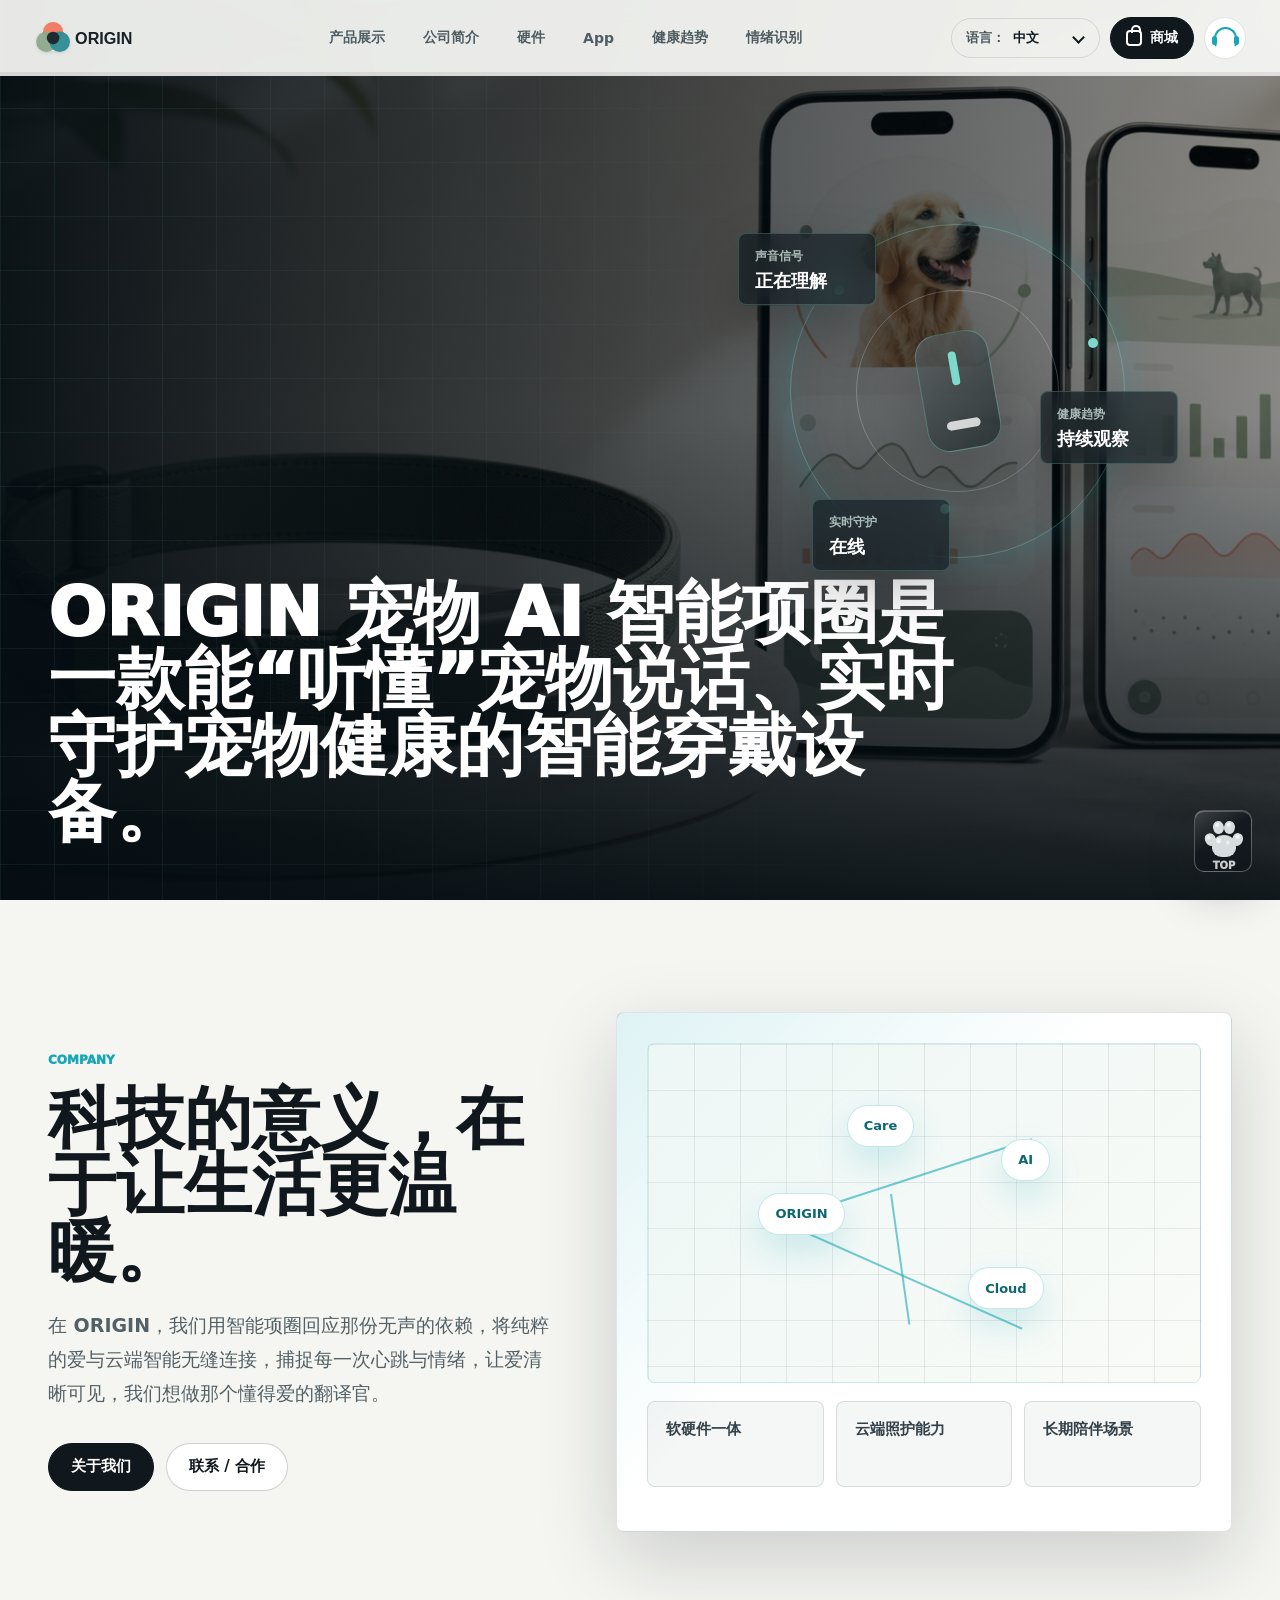
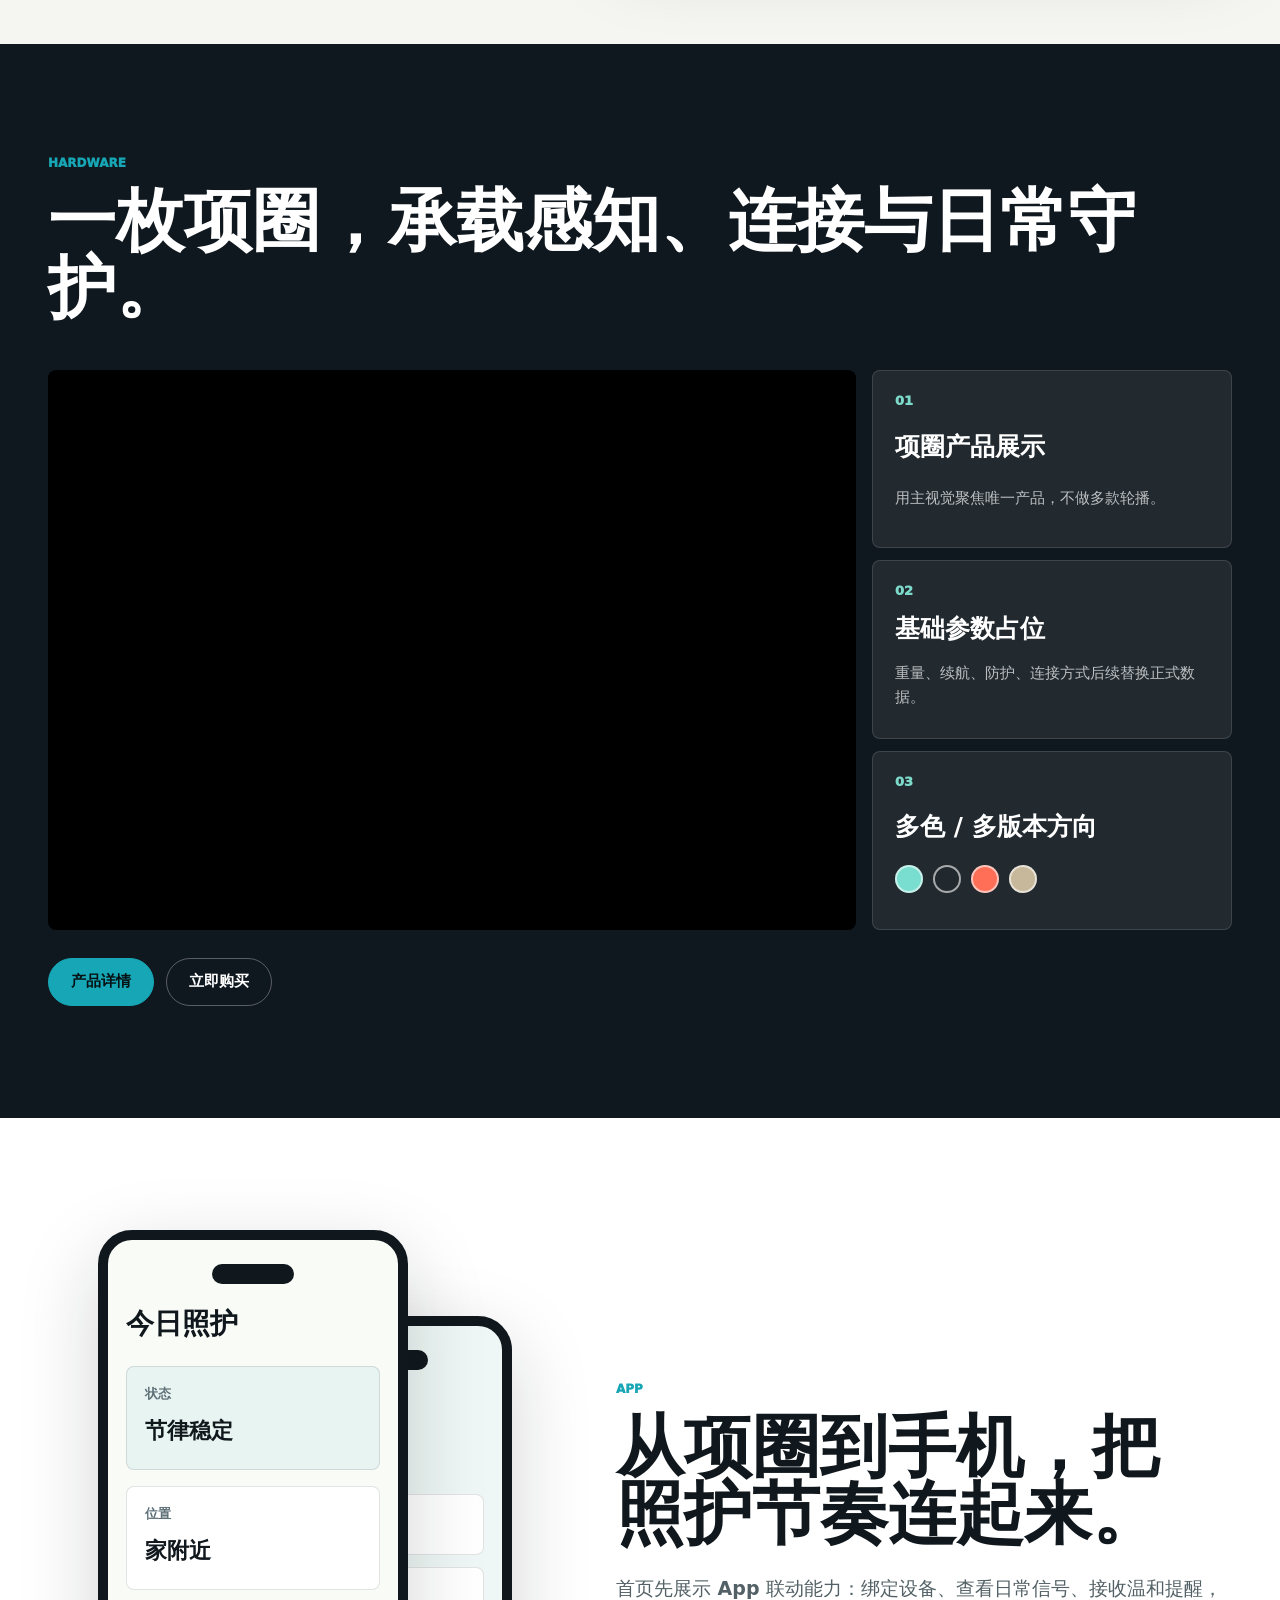
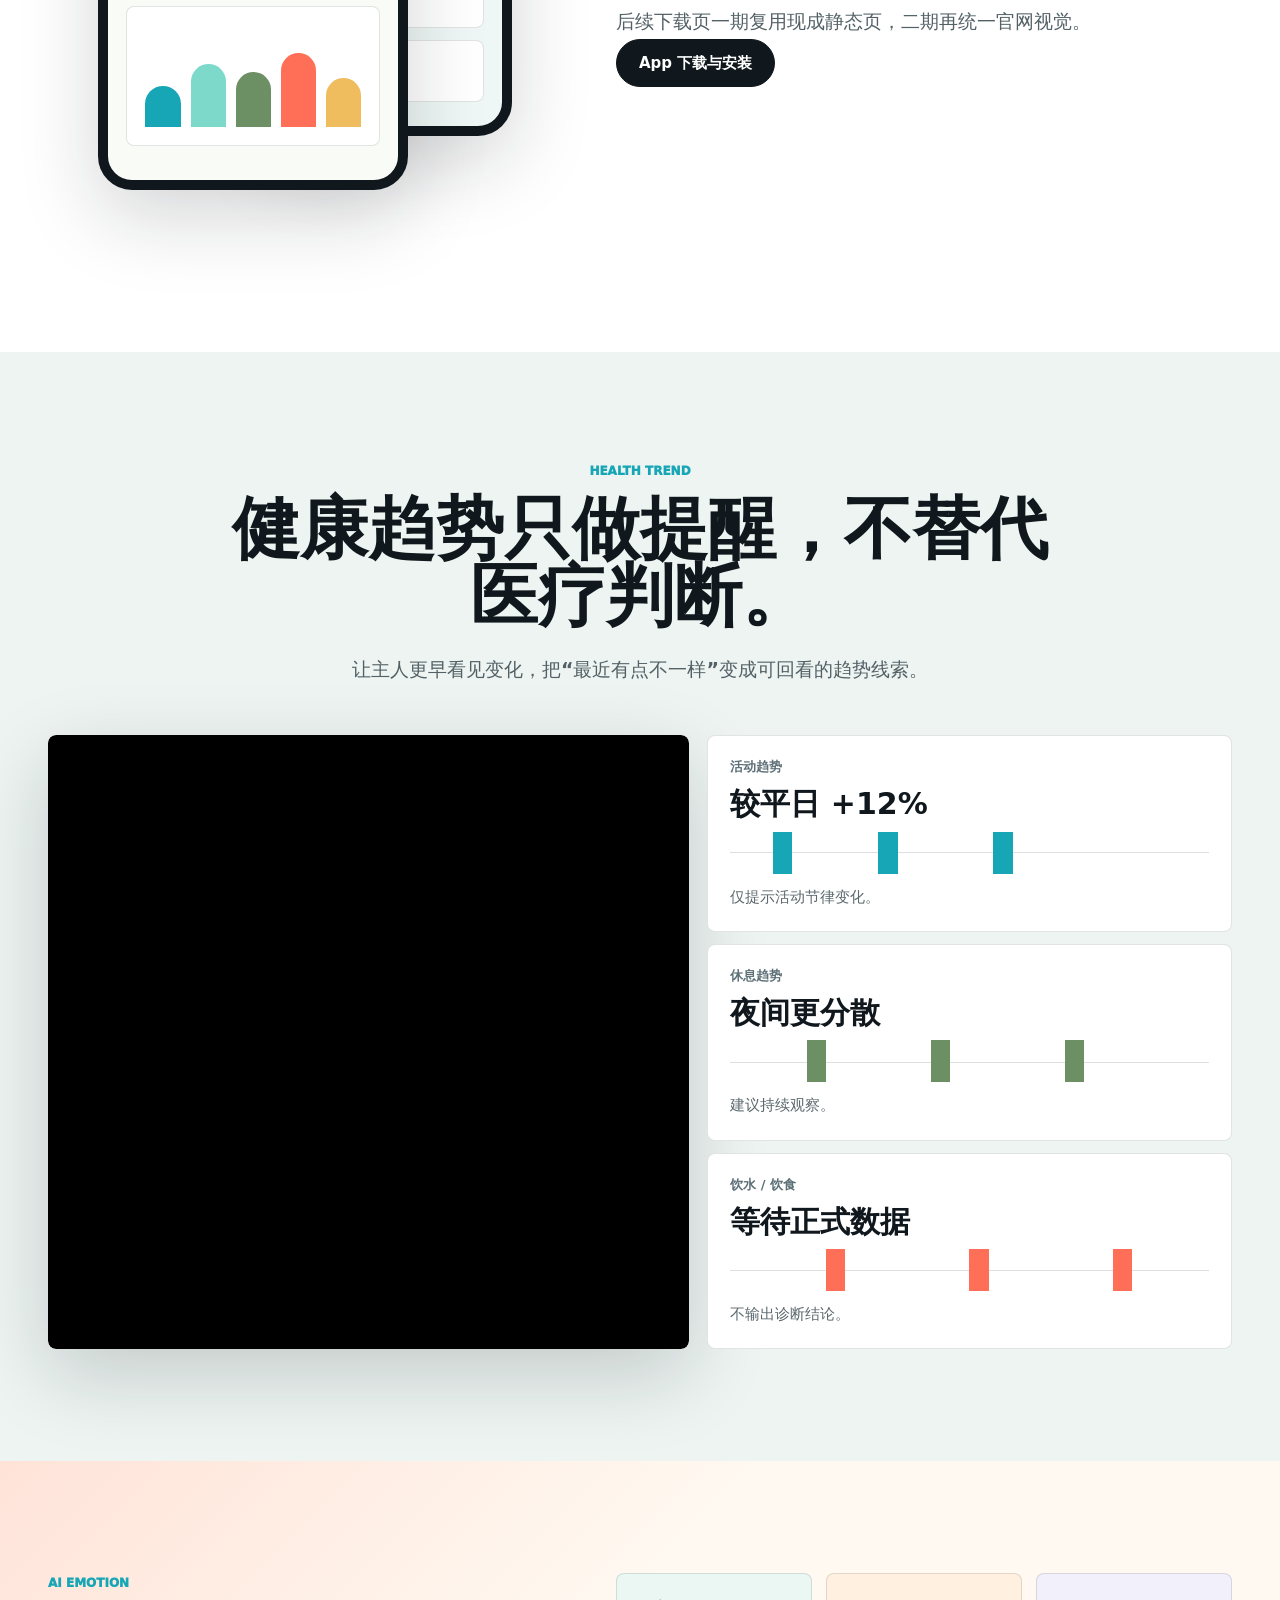
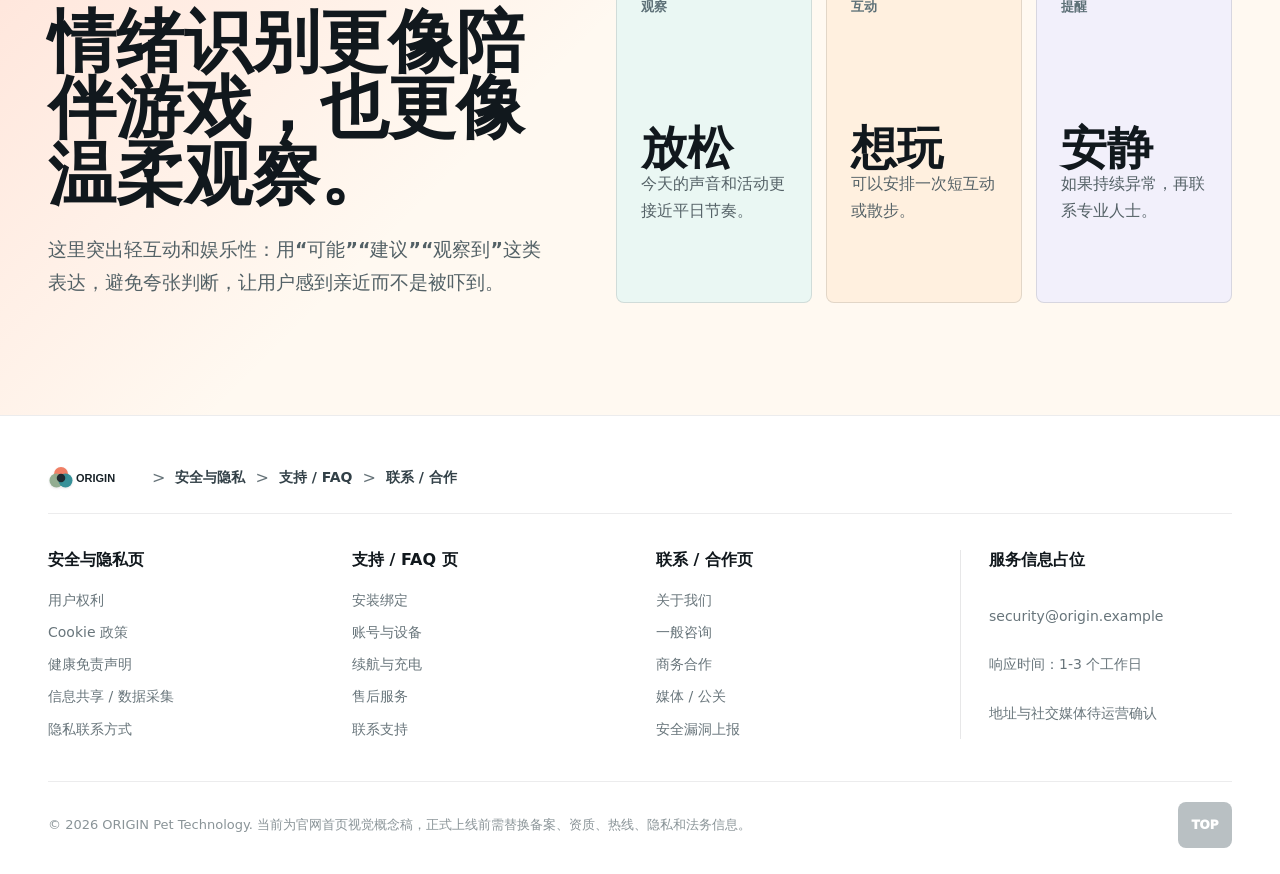
==== index.html @ 93fab898 "Publish ORIGIN official site preview" ====
<!doctype html>
<html lang="zh-CN">
  <head>
    <meta charset="utf-8" />
    <meta name="viewport" content="width=device-width, initial-scale=1" />
    <title>ORIGIN 宠物 AI 智能项圈官网概念稿</title>
    <link rel="stylesheet" href="./origin-ai-care.css" />
  </head>
  <body>
    <header class="site-header" aria-label="官网主导航">
      <a class="brand" href="./variant-origin-ai-care.html" aria-label="ORIGIN 首页">
        <img
          src="./assets/origin-brand-adaptive.svg"
          alt="ORIGIN"
        />
      </a>

      <nav class="main-nav" aria-label="首页内容导航">
        <a href="#hero">产品展示</a>
        <a href="#company">公司简介</a>
        <a href="#hardware">硬件</a>
        <a href="#app">App</a>
        <a href="#health">健康趋势</a>
        <a href="#emotion">情绪识别</a>
      </nav>

      <div class="header-actions">
        <label class="language-select">
          <span>语言：</span>
          <select id="languagePicker" aria-label="语言切换">
            <option selected>中文</option>
            <option>English</option>
            <option>繁體</option>
          </select>
        </label>
        <a class="shop-link" href="./shop.html">
          <span class="bag-icon" aria-hidden="true"></span>
          商城
        </a>
        <a class="support-link" href="./support.html" aria-label="客服">
          <span class="headset-icon" aria-hidden="true"></span>
        </a>
      </div>

      <div class="scroll-progress" aria-hidden="true">
        <span id="scrollProgress"></span>
      </div>
    </header>

    <main>
      <section class="hero-section" id="hero">
        <img
          class="hero-media"
          src="./assets/origin-collar-app-concept.png"
          alt="ORIGIN 宠物 AI 智能项圈与 App 概念展示"
        />
        <div class="hero-shade"></div>
        <div class="tech-grid" aria-hidden="true"></div>

        <div class="hero-content">
          <h1 class="hero-statement-only">
            ORIGIN 宠物 AI 智能项圈是一款能“听懂”宠物说话、实时守护宠物健康的智能穿戴设备。
          </h1>
        </div>

        <div class="hero-care-elements" aria-label="首屏 AI 照护元素">
          <div class="orbit-device">
            <span class="orbit-ring ring-one"></span>
            <span class="orbit-ring ring-two"></span>
            <span class="device-core"></span>
            <span class="signal-dot dot-a"></span>
            <span class="signal-dot dot-b"></span>
            <span class="signal-dot dot-c"></span>
          </div>
          <div class="care-chip chip-voice">
            <span>声音信号</span>
            <strong>正在理解</strong>
          </div>
          <div class="care-chip chip-health">
            <span>健康趋势</span>
            <strong>持续观察</strong>
          </div>
          <div class="care-chip chip-guard">
            <span>实时守护</span>
            <strong>在线</strong>
          </div>
        </div>
      </section>

      <section class="company-section page-band" id="company">
        <div class="section-copy">
          <p class="eyebrow">Company</p>
          <h2>科技的意义，在于让生活更温暖。</h2>
          <p>
            在 ORIGIN，我们用智能项圈回应那份无声的依赖，将纯粹的爱与云端智能无缝连接，捕捉每一次心跳与情绪，让爱清晰可见，我们想做那个懂得爱的翻译官。
          </p>
          <div class="button-row">
            <a class="primary-button light" href="./about.html">关于我们</a>
            <a class="line-button" href="./contact.html">联系 / 合作</a>
          </div>
        </div>

        <div class="company-visual" aria-label="公司能力与可信信息示意">
          <div class="company-map">
            <span class="map-line line-a"></span>
            <span class="map-line line-b"></span>
            <span class="map-line line-c"></span>
            <span class="map-pin pin-core">ORIGIN</span>
            <span class="map-pin pin-ai">AI</span>
            <span class="map-pin pin-cloud">Cloud</span>
            <span class="map-pin pin-care">Care</span>
          </div>
          <div class="company-notes">
            <span>软硬件一体</span>
            <span>云端照护能力</span>
            <span>长期陪伴场景</span>
          </div>
        </div>
      </section>

      <section class="hardware-section page-band" id="hardware">
        <div class="section-head">
          <p class="eyebrow">Hardware</p>
          <h2>一枚项圈，承载感知、连接与日常守护。</h2>
        </div>

        <div class="hardware-stage">
          <video
            src="./assets/origin-hardware-reference.mp4"
            autoplay
            muted
            loop
            playsinline
            aria-label="硬件产品动态展示参考"
          ></video>
          <div class="hardware-overlay">
            <article>
              <span>01</span>
              <strong>项圈产品展示</strong>
              <p>用主视觉聚焦唯一产品，不做多款轮播。</p>
            </article>
            <article>
              <span>02</span>
              <strong>基础参数占位</strong>
              <p>重量、续航、防护、连接方式后续替换正式数据。</p>
            </article>
            <article>
              <span>03</span>
              <strong>多色 / 多版本方向</strong>
              <div class="swatches" aria-label="颜色方向">
                <i class="swatch mint"></i>
                <i class="swatch graphite"></i>
                <i class="swatch coral"></i>
                <i class="swatch sand"></i>
              </div>
            </article>
          </div>
        </div>

        <div class="section-actions">
          <a class="primary-button" href="./product.html">产品详情</a>
          <a class="line-button dark" href="./shop.html">立即购买</a>
        </div>
      </section>

      <section class="app-section page-band" id="app">
        <div class="app-shell" aria-label="App 界面和使用场景示意">
          <div class="phone phone-main">
            <span class="phone-top"></span>
            <strong>今日照护</strong>
            <div class="app-card calm">
              <span>状态</span>
              <b>节律稳定</b>
            </div>
            <div class="app-card">
              <span>位置</span>
              <b>家附近</b>
            </div>
            <div class="app-chart" aria-hidden="true">
              <i></i><i></i><i></i><i></i><i></i>
            </div>
          </div>
          <div class="phone phone-side">
            <span class="phone-top"></span>
            <strong>陪伴记录</strong>
            <div class="scenario-list">
              <span>散步</span>
              <span>休息</span>
              <span>互动</span>
            </div>
          </div>
        </div>

        <div class="section-copy app-copy">
          <p class="eyebrow">App</p>
          <h2>从项圈到手机，把照护节奏连起来。</h2>
          <p>
            首页先展示 App 联动能力：绑定设备、查看日常信号、接收温和提醒，后续下载页一期复用现成静态页，二期再统一官网视觉。
          </p>
          <a class="primary-button light" href="./download.html">App 下载与安装</a>
        </div>
      </section>

      <section class="health-section page-band" id="health">
        <div class="section-head centered">
          <p class="eyebrow">Health Trend</p>
          <h2>健康趋势只做提醒，不替代医疗判断。</h2>
          <p>让主人更早看见变化，把“最近有点不一样”变成可回看的趋势线索。</p>
        </div>

        <div class="health-layout">
          <div class="trend-video">
            <video
              src="./assets/origin-health-trend-reference.mp4"
              autoplay
              muted
              loop
              playsinline
              aria-label="健康趋势动态参考"
            ></video>
          </div>

          <div class="trend-cards" aria-label="健康趋势数据卡">
            <article>
              <span>活动趋势</span>
              <strong>较平日 +12%</strong>
              <div class="mini-line up" aria-hidden="true"></div>
              <p>仅提示活动节律变化。</p>
            </article>
            <article>
              <span>休息趋势</span>
              <strong>夜间更分散</strong>
              <div class="mini-line wave" aria-hidden="true"></div>
              <p>建议持续观察。</p>
            </article>
            <article>
              <span>饮水 / 饮食</span>
              <strong>等待正式数据</strong>
              <div class="mini-line flat" aria-hidden="true"></div>
              <p>不输出诊断结论。</p>
            </article>
          </div>
        </div>
      </section>

      <section class="emotion-section page-band" id="emotion">
        <div class="section-copy">
          <p class="eyebrow">AI Emotion</p>
          <h2>情绪识别更像陪伴游戏，也更像温柔观察。</h2>
          <p>
            这里突出轻互动和娱乐性：用“可能”“建议”“观察到”这类表达，避免夸张判断，让用户感到亲近而不是被吓到。
          </p>
        </div>

        <div class="emotion-board" aria-label="AI 情绪识别展示">
          <article class="emotion-card relaxed">
            <span>观察</span>
            <strong>放松</strong>
            <p>今天的声音和活动更接近平日节奏。</p>
          </article>
          <article class="emotion-card playful">
            <span>互动</span>
            <strong>想玩</strong>
            <p>可以安排一次短互动或散步。</p>
          </article>
          <article class="emotion-card quiet">
            <span>提醒</span>
            <strong>安静</strong>
            <p>如果持续异常，再联系专业人士。</p>
          </article>
        </div>
      </section>

      <section class="service-section" id="service">
        <div class="breadcrumb-row" aria-label="面包屑导航">
          <img src="./assets/origin-brand-adaptive.svg" alt="ORIGIN" />
          <span>></span>
          <a href="./privacy-safety.html">安全与隐私</a>
          <span>></span>
          <a href="./support.html">支持 / FAQ</a>
          <span>></span>
          <a href="./contact.html">联系 / 合作</a>
        </div>

        <div class="service-grid">
          <article>
            <h3>安全与隐私页</h3>
            <a href="./privacy-safety.html#rights">用户权利</a>
            <a href="./privacy-safety.html#cookies">Cookie 政策</a>
            <a href="./privacy-safety.html#health">健康免责声明</a>
            <a href="./privacy-safety.html#data">信息共享 / 数据采集</a>
            <a href="./privacy-safety.html#contact">隐私联系方式</a>
          </article>
          <article>
            <h3>支持 / FAQ 页</h3>
            <a href="./support.html#install">安装绑定</a>
            <a href="./support.html#account">账号与设备</a>
            <a href="./support.html#battery">续航与充电</a>
            <a href="./support.html#after-sale">售后服务</a>
            <a href="./support.html#contact">联系支持</a>
          </article>
          <article>
            <h3>联系 / 合作页</h3>
            <a href="./contact.html#about">关于我们</a>
            <a href="./contact.html#general">一般咨询</a>
            <a href="./contact.html#business">商务合作</a>
            <a href="./contact.html#media">媒体 / 公关</a>
            <a href="./contact.html#security">安全漏洞上报</a>
          </article>
          <article class="contact-card">
            <h3>服务信息占位</h3>
            <p>security@origin.example</p>
            <p>响应时间：1-3 个工作日</p>
            <p>地址与社交媒体待运营确认</p>
          </article>
        </div>

        <footer class="site-footer">
          <p>© 2026 ORIGIN Pet Technology. 当前为官网首页视觉概念稿，正式上线前需替换备案、资质、热线、隐私和法务信息。</p>
          <a href="#hero">TOP</a>
        </footer>
      </section>
    </main>

    <a class="paw-top" href="#hero" aria-label="回到顶部" title="回到顶部">
      <span class="paw-print" aria-hidden="true">
        <i></i>
        <i></i>
        <i></i>
        <i></i>
      </span>
      <b>TOP</b>
    </a>

    <script>
      const progress = document.getElementById("scrollProgress");
      const pawTop = document.querySelector(".paw-top");

      const updateProgress = () => {
        const max = document.documentElement.scrollHeight - window.innerHeight;
        const ratio = max > 0 ? window.scrollY / max : 0;
        progress.style.transform = `scaleX(${Math.min(1, Math.max(0, ratio))})`;
      };

      window.addEventListener("scroll", updateProgress, { passive: true });
      window.addEventListener("resize", updateProgress);
      updateProgress();

      pawTop.addEventListener("click", (event) => {
        event.preventDefault();
        window.scrollTo({ top: 0, behavior: "auto" });
      });
    </script>
  </body>
</html>
---- origin-ai-care.css ----
:root {
  --ink: #11181d;
  --ink-2: #24323a;
  --paper: #f6f7f4;
  --white: #ffffff;
  --mist: #e8f4f2;
  --aqua: #17a6b5;
  --mint: #7ddacb;
  --leaf: #6d8f64;
  --coral: #ff6f57;
  --amber: #efbd5d;
  --line: rgba(17, 24, 29, 0.12);
  --line-strong: rgba(17, 24, 29, 0.2);
  --shadow: 0 26px 80px rgba(14, 24, 29, 0.18);
  --max: 1240px;
  color: var(--ink);
  font-family:
    Inter, "PingFang SC", "Microsoft YaHei", "Noto Sans CJK SC", system-ui,
    -apple-system, BlinkMacSystemFont, "Segoe UI", sans-serif;
}

* {
  box-sizing: border-box;
}

html {
  scroll-behavior: smooth;
}

body {
  background: var(--paper);
  letter-spacing: 0;
  margin: 0;
}

img,
video {
  display: block;
  max-width: 100%;
}

a {
  color: inherit;
  text-decoration: none;
}

button,
select {
  font: inherit;
}

h1,
h2,
h3,
p {
  margin: 0;
}

p,
span,
strong,
a,
b,
label {
  overflow-wrap: anywhere;
}

.site-header {
  align-items: center;
  backdrop-filter: blur(18px);
  background: rgba(250, 251, 248, 0.92);
  border-bottom: 1px solid rgba(17, 24, 29, 0.08);
  display: grid;
  gap: 18px;
  grid-template-columns: auto minmax(420px, 1fr) auto;
  left: 0;
  min-height: 76px;
  padding: 12px 34px;
  position: fixed;
  right: 0;
  top: 0;
  z-index: 100;
}

.brand {
  align-items: center;
  display: flex;
  gap: 12px;
  min-width: 146px;
}

.brand img {
  height: 38px;
  object-fit: contain;
  width: 138px;
}

.main-nav {
  align-items: center;
  display: flex;
  gap: 10px;
  justify-content: center;
}

.main-nav a {
  align-items: center;
  border: 1px solid transparent;
  border-radius: 999px;
  color: #4e5c62;
  display: inline-flex;
  font-size: 14px;
  font-weight: 750;
  justify-content: center;
  min-height: 38px;
  padding: 9px 13px;
}

.main-nav a:hover {
  background: #edf4f3;
  border-color: rgba(23, 166, 181, 0.22);
  color: #0d6670;
}

.header-actions {
  align-items: center;
  display: flex;
  gap: 10px;
  justify-content: end;
}

.language-select {
  align-items: center;
  border: 1px solid var(--line);
  border-radius: 999px;
  display: flex;
  gap: 8px;
  min-height: 40px;
  padding: 0 32px 0 14px;
  position: relative;
}

.language-select::after {
  border-bottom: 2px solid var(--ink);
  border-right: 2px solid var(--ink);
  content: "";
  height: 7px;
  pointer-events: none;
  position: absolute;
  right: 16px;
  top: 14px;
  transform: rotate(45deg);
  width: 7px;
}

.language-select span {
  color: #48555c;
  font-size: 13px;
  font-weight: 760;
}

.language-select select {
  appearance: none;
  background: transparent;
  border: 0;
  color: var(--ink);
  cursor: pointer;
  font-size: 13px;
  font-weight: 760;
  outline: none;
}

.shop-link,
.support-link {
  align-items: center;
  background: var(--ink);
  border: 1px solid var(--ink);
  border-radius: 999px;
  color: #fff;
  display: inline-flex;
  font-size: 14px;
  font-weight: 850;
  gap: 8px;
  justify-content: center;
  min-height: 42px;
  padding: 10px 15px;
}

.support-link {
  background: #ffffff;
  border-color: var(--line);
  color: var(--ink);
  padding: 0;
  width: 42px;
}

.bag-icon,
.headset-icon {
  display: inline-block;
  position: relative;
}

.bag-icon {
  border: 2px solid currentColor;
  border-radius: 4px;
  height: 16px;
  width: 16px;
}

.bag-icon::before {
  border: 2px solid currentColor;
  border-bottom: 0;
  border-radius: 8px 8px 0 0;
  content: "";
  height: 6px;
  left: 3px;
  position: absolute;
  top: -7px;
  width: 6px;
}

.headset-icon {
  border: 2px solid var(--aqua);
  border-bottom-color: transparent;
  border-radius: 18px 18px 8px 8px;
  height: 21px;
  width: 23px;
}

.headset-icon::before,
.headset-icon::after {
  background: var(--aqua);
  border-radius: 4px;
  bottom: 1px;
  content: "";
  height: 9px;
  position: absolute;
  width: 5px;
}

.headset-icon::before {
  left: -4px;
}

.headset-icon::after {
  right: -4px;
}

.scroll-progress {
  background: rgba(17, 24, 29, 0.08);
  bottom: 0;
  height: 3px;
  left: 0;
  overflow: hidden;
  position: absolute;
  right: 0;
}

.scroll-progress span {
  background: linear-gradient(90deg, var(--aqua), var(--mint), var(--coral));
  display: block;
  height: 100%;
  transform: scaleX(0);
  transform-origin: left center;
  width: 100%;
}

.hero-section {
  align-items: end;
  background: #071116;
  color: #fff;
  display: grid;
  min-height: 100svh;
  overflow: hidden;
  padding: 138px 48px 54px;
  position: relative;
}

.hero-media {
  height: 100%;
  inset: 0;
  object-fit: cover;
  opacity: 0.76;
  position: absolute;
  width: 100%;
}

.hero-shade {
  background:
    linear-gradient(90deg, rgba(5, 13, 18, 0.94), rgba(5, 13, 18, 0.62) 44%, rgba(5, 13, 18, 0.2)),
    linear-gradient(0deg, rgba(5, 13, 18, 0.9), rgba(5, 13, 18, 0.08) 54%);
  inset: 0;
  position: absolute;
}

.tech-grid {
  background:
    linear-gradient(rgba(125, 218, 203, 0.08) 1px, transparent 1px),
    linear-gradient(90deg, rgba(125, 218, 203, 0.08) 1px, transparent 1px);
  background-size: 54px 54px;
  inset: 0;
  mask-image: linear-gradient(90deg, #000, transparent 72%);
  position: absolute;
}

.hero-content {
  max-width: 920px;
  position: relative;
  z-index: 2;
}

.hero-logo-preview {
  height: auto;
  margin-bottom: 26px;
  opacity: 0.94;
  width: min(260px, 48vw);
}

.eyebrow {
  color: var(--aqua);
  font-size: 12px;
  font-weight: 950;
  letter-spacing: 0;
  line-height: 1.2;
  margin-bottom: 18px;
  text-transform: uppercase;
}

.hero-content h1,
.section-copy h2,
.section-head h2 {
  font-size: 68px;
  font-weight: 950;
  letter-spacing: 0;
  line-height: 0.98;
}

.hero-statement-only {
  max-width: 920px;
}

.hero-care-elements {
  aspect-ratio: 1;
  position: absolute;
  right: clamp(36px, 8vw, 118px);
  top: 19vh;
  width: min(36vw, 440px);
  z-index: 2;
}

.orbit-device {
  height: 100%;
  position: relative;
  width: 100%;
}

.orbit-ring {
  border: 1px solid rgba(125, 218, 203, 0.34);
  border-radius: 50%;
  inset: 12%;
  position: absolute;
}

.ring-one {
  box-shadow:
    0 0 34px rgba(23, 166, 181, 0.22),
    inset 0 0 34px rgba(23, 166, 181, 0.08);
}

.ring-two {
  border-color: rgba(255, 255, 255, 0.22);
  inset: 27%;
}

.device-core {
  background:
    linear-gradient(145deg, rgba(255, 255, 255, 0.26), rgba(255, 255, 255, 0.04)),
    rgba(6, 17, 20, 0.68);
  border: 1px solid rgba(125, 218, 203, 0.36);
  border-radius: 22px;
  box-shadow: 0 28px 76px rgba(0, 0, 0, 0.34);
  height: 118px;
  left: 50%;
  position: absolute;
  top: 50%;
  transform: translate(-50%, -50%) rotate(-10deg);
  width: 74px;
}

.device-core::before {
  background: var(--mint);
  border-radius: 999px;
  content: "";
  height: 34px;
  left: 50%;
  position: absolute;
  top: 18px;
  transform: translateX(-50%);
  width: 8px;
}

.device-core::after {
  background: rgba(255, 255, 255, 0.78);
  border-radius: 999px;
  bottom: 20px;
  content: "";
  height: 9px;
  left: 50%;
  position: absolute;
  transform: translateX(-50%);
  width: 34px;
}

.signal-dot {
  background: var(--mint);
  border-radius: 50%;
  box-shadow: 0 0 26px rgba(125, 218, 203, 0.68);
  height: 10px;
  position: absolute;
  width: 10px;
}

.dot-a {
  left: 22%;
  top: 26%;
}

.dot-b {
  right: 18%;
  top: 38%;
}

.dot-c {
  bottom: 22%;
  left: 46%;
}

.care-chip {
  backdrop-filter: blur(16px);
  background: rgba(8, 20, 26, 0.58);
  border: 1px solid rgba(125, 218, 203, 0.24);
  border-radius: 8px;
  box-shadow: 0 22px 52px rgba(0, 0, 0, 0.22);
  display: grid;
  gap: 6px;
  min-width: 138px;
  padding: 14px 16px;
  position: absolute;
}

.care-chip span {
  color: rgba(234, 255, 251, 0.68);
  font-size: 12px;
  font-weight: 850;
}

.care-chip strong {
  color: #fff;
  font-size: 18px;
  line-height: 1.1;
}

.chip-voice {
  left: 0;
  top: 14%;
}

.chip-health {
  right: 0;
  top: 50%;
}

.chip-guard {
  bottom: 9%;
  left: 17%;
}

.hero-statement {
  color: rgba(255, 255, 255, 0.86);
  font-size: 22px;
  font-weight: 650;
  line-height: 1.52;
  margin-top: 26px;
  max-width: 720px;
}

.hero-actions,
.button-row,
.section-actions {
  align-items: center;
  display: flex;
  flex-wrap: wrap;
  gap: 12px;
}

.hero-actions {
  margin-top: 34px;
}

.primary-button,
.ghost-button,
.line-button {
  align-items: center;
  border-radius: 999px;
  display: inline-flex;
  font-size: 15px;
  font-weight: 880;
  justify-content: center;
  min-height: 48px;
  padding: 13px 22px;
}

.primary-button {
  background: var(--aqua);
  border: 1px solid var(--aqua);
  color: #061114;
}

.primary-button.light {
  background: var(--ink);
  border-color: var(--ink);
  color: #fff;
}

.ghost-button {
  background: rgba(255, 255, 255, 0.08);
  border: 1px solid rgba(255, 255, 255, 0.26);
  color: #fff;
}

.line-button {
  background: #fff;
  border: 1px solid var(--line-strong);
  color: var(--ink);
}

.line-button.dark {
  background: transparent;
  border-color: rgba(255, 255, 255, 0.3);
  color: #fff;
}

.signal-console {
  background: rgba(9, 22, 28, 0.66);
  border: 1px solid rgba(125, 218, 203, 0.28);
  border-radius: 8px;
  bottom: 58px;
  box-shadow: 0 26px 80px rgba(0, 0, 0, 0.36);
  color: #eafffb;
  display: grid;
  gap: 12px;
  padding: 18px;
  position: absolute;
  right: 48px;
  width: 312px;
  z-index: 2;
}

.console-header,
.console-row {
  align-items: center;
  display: flex;
  justify-content: space-between;
}

.console-header {
  border-bottom: 1px solid rgba(255, 255, 255, 0.14);
  padding-bottom: 12px;
}

.console-header span,
.console-row span {
  color: rgba(234, 255, 251, 0.72);
  font-size: 13px;
  font-weight: 780;
}

.console-header strong {
  color: var(--mint);
  font-size: 14px;
  text-transform: uppercase;
}

.console-row b {
  color: #fff;
  font-size: 15px;
}

.page-band {
  overflow: hidden;
  padding: 112px 48px;
  position: relative;
}

.company-section,
.app-section,
.emotion-section {
  align-items: center;
  display: grid;
  gap: 64px;
  grid-template-columns: minmax(320px, 0.9fr) minmax(420px, 1.1fr);
}

.company-section {
  background: #f5f6f2;
}

.section-copy {
  max-width: 610px;
}

.section-copy p:not(.eyebrow),
.section-head p:not(.eyebrow) {
  color: #536166;
  font-size: 19px;
  font-weight: 560;
  line-height: 1.78;
  margin-top: 24px;
}

.button-row {
  margin-top: 32px;
}

.company-visual {
  background:
    linear-gradient(135deg, rgba(23, 166, 181, 0.14), transparent 44%),
    #ffffff;
  border: 1px solid var(--line);
  border-radius: 8px;
  box-shadow: var(--shadow);
  min-height: 520px;
  overflow: hidden;
  padding: 30px;
  position: relative;
}

.company-map {
  background:
    linear-gradient(rgba(17, 24, 29, 0.08) 1px, transparent 1px),
    linear-gradient(90deg, rgba(17, 24, 29, 0.08) 1px, transparent 1px),
    linear-gradient(135deg, #edf7f6, #f9fbf7);
  background-size: 46px 46px, 46px 46px, auto;
  border: 1px solid rgba(23, 166, 181, 0.18);
  border-radius: 8px;
  height: 340px;
  position: relative;
}

.map-line {
  background: rgba(23, 166, 181, 0.58);
  height: 2px;
  left: 24%;
  position: absolute;
  top: 52%;
  transform-origin: left center;
  width: 48%;
}

.line-a {
  transform: rotate(-18deg);
}

.line-b {
  transform: rotate(24deg);
}

.line-c {
  left: 44%;
  top: 44%;
  transform: rotate(82deg);
  width: 24%;
}

.map-pin {
  align-items: center;
  background: var(--white);
  border: 1px solid rgba(23, 166, 181, 0.26);
  border-radius: 999px;
  box-shadow: 0 16px 34px rgba(23, 166, 181, 0.18);
  color: #0d6670;
  display: inline-flex;
  font-size: 13px;
  font-weight: 900;
  justify-content: center;
  min-height: 42px;
  padding: 0 16px;
  position: absolute;
}

.pin-core {
  left: 20%;
  top: 44%;
}

.pin-ai {
  left: 64%;
  top: 28%;
}

.pin-cloud {
  left: 58%;
  top: 66%;
}

.pin-care {
  left: 36%;
  top: 18%;
}

.company-notes {
  display: grid;
  gap: 12px;
  grid-template-columns: repeat(3, 1fr);
  margin-top: 18px;
}

.company-notes span {
  background: rgba(17, 24, 29, 0.04);
  border: 1px solid var(--line);
  border-radius: 8px;
  color: #334148;
  font-size: 15px;
  font-weight: 820;
  min-height: 86px;
  padding: 18px;
}

.hardware-section {
  background: #10181f;
  color: #fff;
}

.section-head {
  margin: 0 auto 48px;
  max-width: var(--max);
}

.hardware-stage {
  display: grid;
  gap: 16px;
  grid-template-columns: minmax(0, 1fr) 360px;
  margin: 0 auto;
  max-width: var(--max);
}

.hardware-stage video,
.trend-video video {
  background: #000;
  border-radius: 8px;
  height: 100%;
  object-fit: cover;
  width: 100%;
}

.hardware-stage video {
  min-height: 560px;
}

.hardware-overlay {
  display: grid;
  gap: 12px;
}

.hardware-overlay article {
  background: rgba(255, 255, 255, 0.08);
  border: 1px solid rgba(255, 255, 255, 0.13);
  border-radius: 8px;
  display: grid;
  gap: 10px;
  min-height: 174px;
  padding: 22px;
}

.hardware-overlay span {
  color: var(--mint);
  font-size: 13px;
  font-weight: 950;
}

.hardware-overlay strong {
  color: #fff;
  font-size: 25px;
  line-height: 1.15;
}

.hardware-overlay p {
  color: rgba(255, 255, 255, 0.7);
  font-size: 15px;
  line-height: 1.62;
}

.swatches {
  display: flex;
  gap: 10px;
}

.swatch {
  border: 2px solid rgba(255, 255, 255, 0.6);
  border-radius: 999px;
  display: inline-block;
  height: 28px;
  width: 28px;
}

.swatch.mint {
  background: #79decf;
}

.swatch.graphite {
  background: #22292e;
}

.swatch.coral {
  background: #ff6f57;
}

.swatch.sand {
  background: #c7b89b;
}

.section-actions {
  margin: 28px auto 0;
  max-width: var(--max);
}

.app-section {
  background: #ffffff;
}

.app-shell {
  min-height: 610px;
  position: relative;
}

.phone {
  background: #f9fbf7;
  border: 10px solid var(--ink);
  border-radius: 34px;
  box-shadow: var(--shadow);
  display: grid;
  gap: 16px;
  padding: 24px 18px;
  position: absolute;
}

.phone-main {
  left: 10%;
  min-height: 560px;
  top: 0;
  width: 310px;
  z-index: 2;
}

.phone-side {
  background: #eef7f5;
  min-height: 420px;
  right: 8%;
  top: 86px;
  width: 250px;
}

.phone-top {
  background: var(--ink);
  border-radius: 999px;
  height: 20px;
  justify-self: center;
  width: 82px;
}

.phone strong {
  font-size: 28px;
  line-height: 1.1;
}

.app-card {
  background: #fff;
  border: 1px solid var(--line);
  border-radius: 8px;
  display: grid;
  gap: 8px;
  padding: 18px;
}

.app-card.calm {
  background: var(--mist);
}

.app-card span,
.trend-cards span,
.emotion-card span {
  color: #5d7077;
  font-size: 13px;
  font-weight: 880;
}

.app-card b {
  font-size: 22px;
}

.app-chart {
  align-items: end;
  background: #fff;
  border: 1px solid var(--line);
  border-radius: 8px;
  display: flex;
  gap: 10px;
  height: 140px;
  padding: 18px;
}

.app-chart i {
  background: var(--aqua);
  border-radius: 999px 999px 0 0;
  flex: 1;
}

.app-chart i:nth-child(1) {
  height: 40%;
}

.app-chart i:nth-child(2) {
  background: var(--mint);
  height: 62%;
}

.app-chart i:nth-child(3) {
  background: var(--leaf);
  height: 54%;
}

.app-chart i:nth-child(4) {
  background: var(--coral);
  height: 72%;
}

.app-chart i:nth-child(5) {
  background: var(--amber);
  height: 48%;
}

.scenario-list {
  display: grid;
  gap: 12px;
}

.scenario-list span {
  background: #fff;
  border: 1px solid var(--line);
  border-radius: 8px;
  font-weight: 820;
  padding: 14px;
}

.health-section {
  background: #edf4f1;
}

.centered {
  text-align: center;
}

.centered h2,
.centered p {
  margin-left: auto;
  margin-right: auto;
  max-width: 880px;
}

.health-layout {
  display: grid;
  gap: 18px;
  grid-template-columns: minmax(0, 1.1fr) minmax(320px, 0.9fr);
  margin: 0 auto;
  max-width: var(--max);
}

.trend-video {
  border-radius: 8px;
  box-shadow: var(--shadow);
  min-height: 570px;
  overflow: hidden;
}

.trend-cards {
  display: grid;
  gap: 12px;
}

.trend-cards article {
  background: #fff;
  border: 1px solid var(--line);
  border-radius: 8px;
  display: grid;
  gap: 12px;
  min-height: 176px;
  padding: 22px;
}

.trend-cards strong {
  color: var(--ink);
  font-size: 30px;
  line-height: 1.05;
}

.trend-cards p {
  color: #5b686d;
  font-size: 15px;
  line-height: 1.55;
}

.mini-line {
  background:
    linear-gradient(90deg, transparent 0 9%, var(--aqua) 9% 13%, transparent 13% 31%, var(--aqua) 31% 35%, transparent 35% 55%, var(--aqua) 55% 59%, transparent 59%),
    linear-gradient(180deg, transparent 0 47%, rgba(17, 24, 29, 0.14) 47% 50%, transparent 50%);
  border-radius: 999px;
  height: 42px;
}

.mini-line.wave {
  background:
    linear-gradient(90deg, transparent 0 16%, var(--leaf) 16% 20%, transparent 20% 42%, var(--leaf) 42% 46%, transparent 46% 70%, var(--leaf) 70% 74%, transparent 74%),
    linear-gradient(180deg, transparent 0 52%, rgba(17, 24, 29, 0.14) 52% 55%, transparent 55%);
}

.mini-line.flat {
  background:
    linear-gradient(90deg, transparent 0 20%, var(--coral) 20% 24%, transparent 24% 50%, var(--coral) 50% 54%, transparent 54% 80%, var(--coral) 80% 84%, transparent 84%),
    linear-gradient(180deg, transparent 0 50%, rgba(17, 24, 29, 0.14) 50% 53%, transparent 53%);
}

.emotion-section {
  background:
    linear-gradient(135deg, rgba(255, 111, 87, 0.16), transparent 42%),
    #fff9f1;
}

.emotion-board {
  display: grid;
  gap: 14px;
  grid-template-columns: repeat(3, 1fr);
}

.emotion-card {
  border: 1px solid var(--line);
  border-radius: 8px;
  display: grid;
  min-height: 330px;
  padding: 24px;
}

.emotion-card.relaxed {
  background: #eaf7f3;
}

.emotion-card.playful {
  background: #fff0df;
}

.emotion-card.quiet {
  background: #f2f0fb;
}

.emotion-card strong {
  align-self: end;
  font-size: 46px;
  line-height: 1;
}

.emotion-card p {
  color: #556267;
  font-size: 16px;
  line-height: 1.65;
}

.service-section {
  background: #fff;
  border-top: 1px solid rgba(17, 24, 29, 0.08);
  padding: 44px 48px 26px;
}

.breadcrumb-row {
  align-items: center;
  border-bottom: 1px solid rgba(17, 24, 29, 0.08);
  color: #657278;
  display: flex;
  flex-wrap: wrap;
  gap: 10px;
  margin: 0 auto 36px;
  max-width: var(--max);
  min-height: 54px;
  padding-bottom: 18px;
}

.breadcrumb-row img {
  height: 26px;
  object-fit: contain;
  width: 94px;
}

.breadcrumb-row a {
  color: #334148;
  font-size: 14px;
  font-weight: 780;
}

.service-grid {
  display: grid;
  gap: 32px;
  grid-template-columns: repeat(4, 1fr);
  margin: 0 auto;
  max-width: var(--max);
}

.service-grid article {
  display: grid;
  gap: 12px;
  justify-items: start;
}

.service-grid h3 {
  color: var(--ink);
  font-size: 16px;
  line-height: 1.2;
  margin-bottom: 8px;
}

.service-grid a,
.service-grid p {
  color: #68757b;
  font-size: 14px;
  line-height: 1.45;
}

.contact-card {
  border-left: 1px solid rgba(17, 24, 29, 0.1);
  padding-left: 28px;
}

.site-footer {
  align-items: center;
  border-top: 1px solid rgba(17, 24, 29, 0.08);
  color: #8a9498;
  display: flex;
  gap: 24px;
  justify-content: space-between;
  margin: 42px auto 0;
  max-width: var(--max);
  padding-top: 20px;
}

.site-footer p {
  font-size: 13px;
  line-height: 1.6;
}

.site-footer a {
  align-items: center;
  background: #b9c0c3;
  border-radius: 8px;
  color: #fff;
  display: inline-flex;
  font-size: 12px;
  font-weight: 950;
  height: 46px;
  justify-content: center;
  min-width: 54px;
  padding: 0 12px;
}

.paw-top {
  align-items: center;
  background:
    linear-gradient(145deg, rgba(255, 255, 255, 0.18), transparent 44%),
    rgba(16, 23, 28, 0.78);
  border: 1px solid rgba(255, 255, 255, 0.28);
  border-radius: 10px;
  bottom: 28px;
  box-shadow:
    0 18px 46px rgba(17, 24, 29, 0.28),
    inset 0 1px 0 rgba(255, 255, 255, 0.22);
  color: #d7dddf;
  display: grid;
  gap: 4px;
  height: 62px;
  justify-items: center;
  padding: 8px;
  position: fixed;
  right: 28px;
  width: 58px;
  z-index: 90;
}

.paw-top:hover {
  background:
    linear-gradient(145deg, rgba(255, 255, 255, 0.22), transparent 44%),
    rgba(10, 86, 94, 0.88);
  color: #f2f6f7;
}

.paw-top b {
  color: rgba(255, 255, 255, 0.78);
  font-size: 10px;
  font-weight: 950;
  letter-spacing: 0;
  line-height: 1;
}

.paw-print {
  height: 38px;
  position: relative;
  width: 42px;
}

.paw-print::before {
  background:
    radial-gradient(circle at 28% 26%, rgba(255, 255, 255, 0.72) 0 2px, transparent 3px),
    radial-gradient(circle at 66% 34%, rgba(255, 255, 255, 0.5) 0 1.5px, transparent 2.5px),
    currentColor;
  border-radius: 54% 54% 44% 44%;
  bottom: 0;
  content: "";
  height: 22px;
  left: 9px;
  position: absolute;
  width: 24px;
}

.paw-print i {
  background:
    radial-gradient(circle at 40% 30%, rgba(255, 255, 255, 0.64) 0 1.5px, transparent 2.5px),
    currentColor;
  border-radius: 48% 52% 50% 50%;
  display: block;
  height: 13px;
  position: absolute;
  width: 11px;
}

.paw-print i:nth-child(1) {
  left: 2px;
  top: 14px;
  transform: rotate(-24deg);
}

.paw-print i:nth-child(2) {
  left: 10px;
  top: 2px;
  transform: rotate(-8deg);
}

.paw-print i:nth-child(3) {
  right: 10px;
  top: 2px;
  transform: rotate(8deg);
}

.paw-print i:nth-child(4) {
  right: 2px;
  top: 14px;
  transform: rotate(24deg);
}

@media (max-width: 1180px) {
  .site-header {
    grid-template-columns: 1fr;
    position: sticky;
  }

  .brand {
    min-width: 0;
  }

  .main-nav {
    justify-content: start;
    overflow-x: auto;
    padding-bottom: 2px;
  }

  .header-actions {
    justify-content: start;
  }

  .hero-section {
    padding-top: 72px;
  }

  .signal-console {
    bottom: 34px;
    left: 48px;
    right: auto;
  }

  .hero-care-elements {
    opacity: 0.9;
    right: 34px;
    top: 22vh;
    width: min(42vw, 360px);
  }

  .company-section,
  .app-section,
  .emotion-section,
  .hardware-stage,
  .health-layout,
  .service-grid {
    grid-template-columns: 1fr;
  }

  .company-visual {
    min-height: 460px;
  }

  .hardware-stage video,
  .trend-video {
    min-height: 440px;
  }

  .app-shell {
    min-height: 640px;
  }

  .emotion-board {
    grid-template-columns: 1fr;
  }

  .emotion-card {
    min-height: 220px;
  }

  .contact-card {
    border-left: 0;
    border-top: 1px solid rgba(17, 24, 29, 0.1);
    padding-left: 0;
    padding-top: 24px;
  }
}

@media (max-width: 720px) {
  .site-header {
    padding: 12px 18px;
  }

  .brand img {
    height: 34px;
    width: 124px;
  }

  .header-actions {
    align-items: stretch;
    display: grid;
    grid-template-columns: 1fr auto auto;
  }

  .language-select {
    min-width: 0;
  }

  .hero-section,
  .page-band,
  .service-section {
    padding-left: 20px;
    padding-right: 20px;
  }

  .hero-section {
    min-height: 780px;
    padding-bottom: 92px;
  }

  .hero-content h1,
  .section-copy h2,
  .section-head h2 {
    font-size: 42px;
    line-height: 1.02;
  }

  .hero-logo-preview {
    margin-bottom: 20px;
    width: min(210px, 62vw);
  }

  .hero-statement,
  .section-copy p:not(.eyebrow),
  .section-head p:not(.eyebrow) {
    font-size: 17px;
  }

  .signal-console {
    bottom: 28px;
    left: 20px;
    right: 20px;
    width: auto;
  }

  .hero-care-elements {
    right: 50%;
    top: 118px;
    transform: translateX(50%);
    width: min(72vw, 280px);
  }

  .care-chip {
    min-width: 104px;
    padding: 10px 12px;
  }

  .care-chip span {
    font-size: 11px;
  }

  .care-chip strong {
    font-size: 15px;
  }

  .company-notes {
    grid-template-columns: 1fr;
  }

  .company-map {
    height: 300px;
  }

  .hardware-overlay article,
  .trend-cards article {
    min-height: 150px;
  }

  .phone-main {
    left: 0;
    width: 280px;
  }

  .phone-side {
    right: 0;
    top: 170px;
    width: 220px;
  }

  .app-shell {
    min-height: 680px;
  }

  .service-grid {
    gap: 26px;
  }

  .site-footer {
    align-items: start;
    display: grid;
  }
}
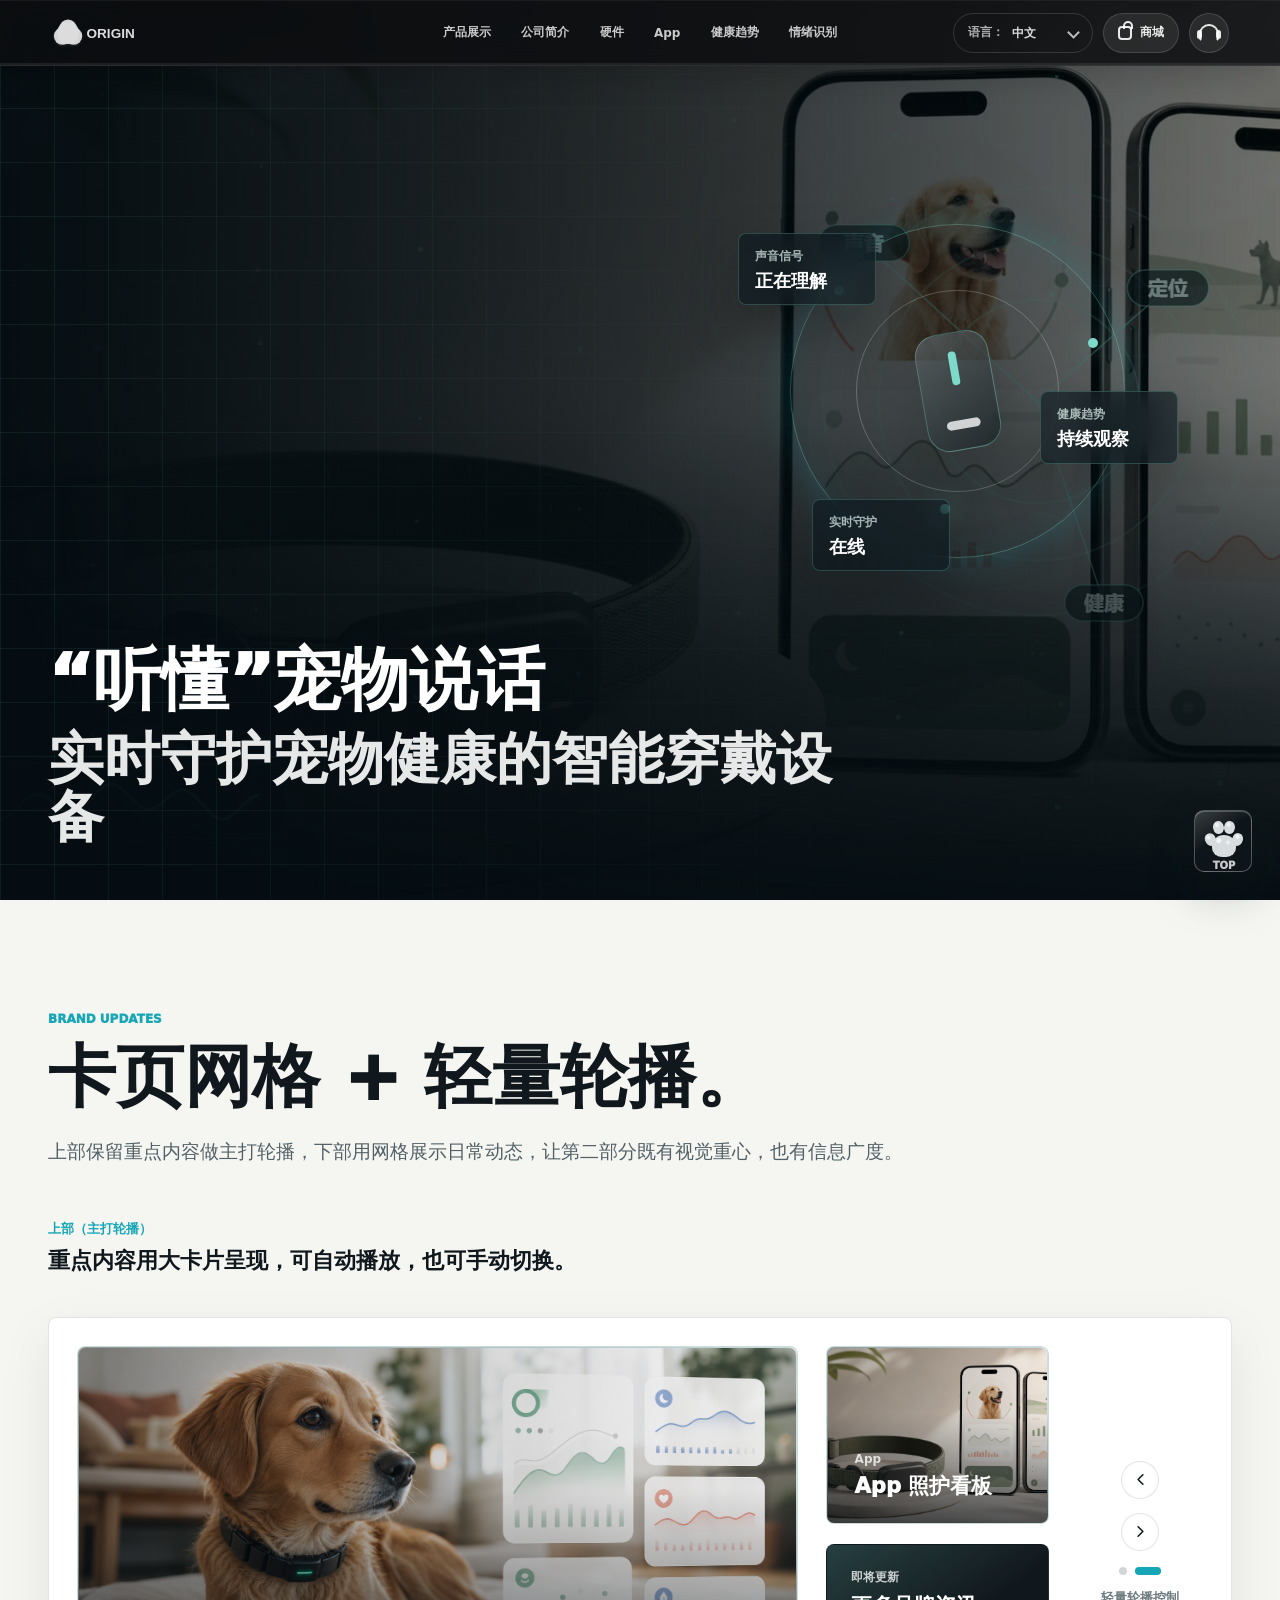
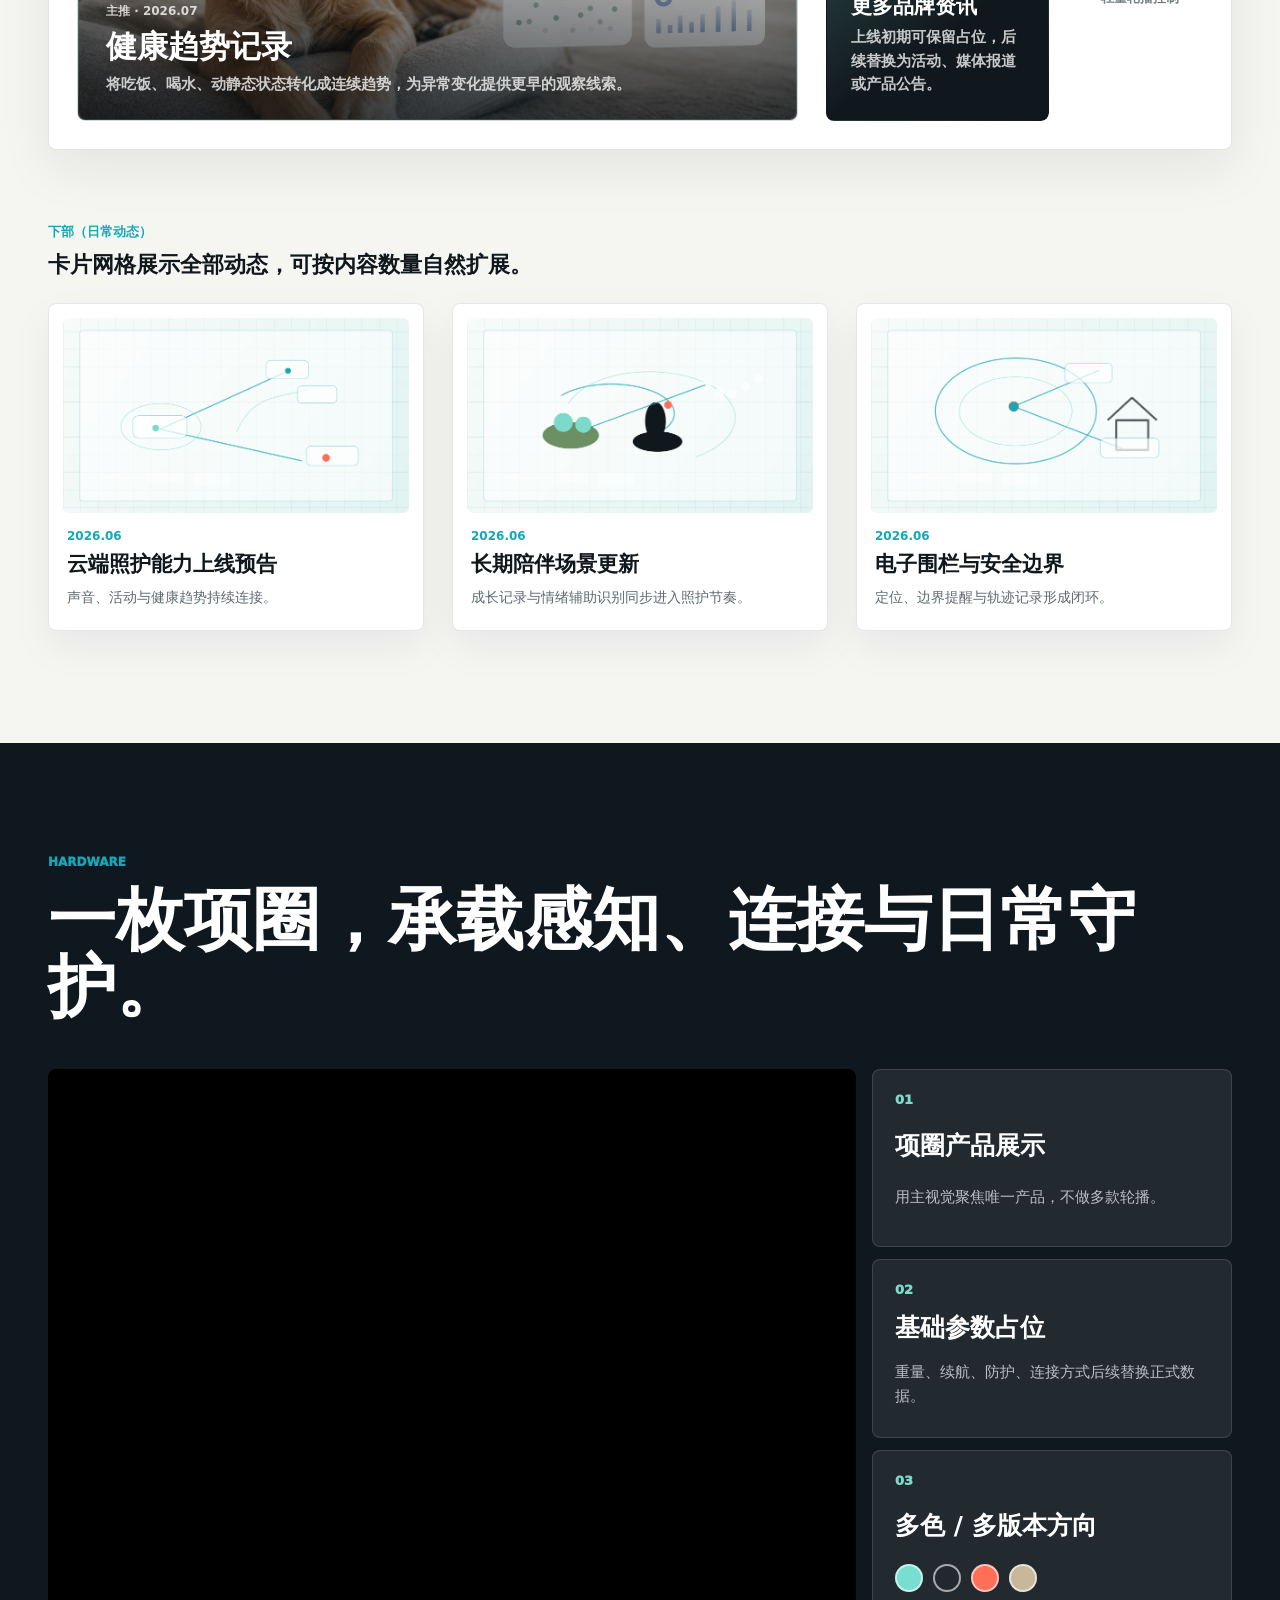
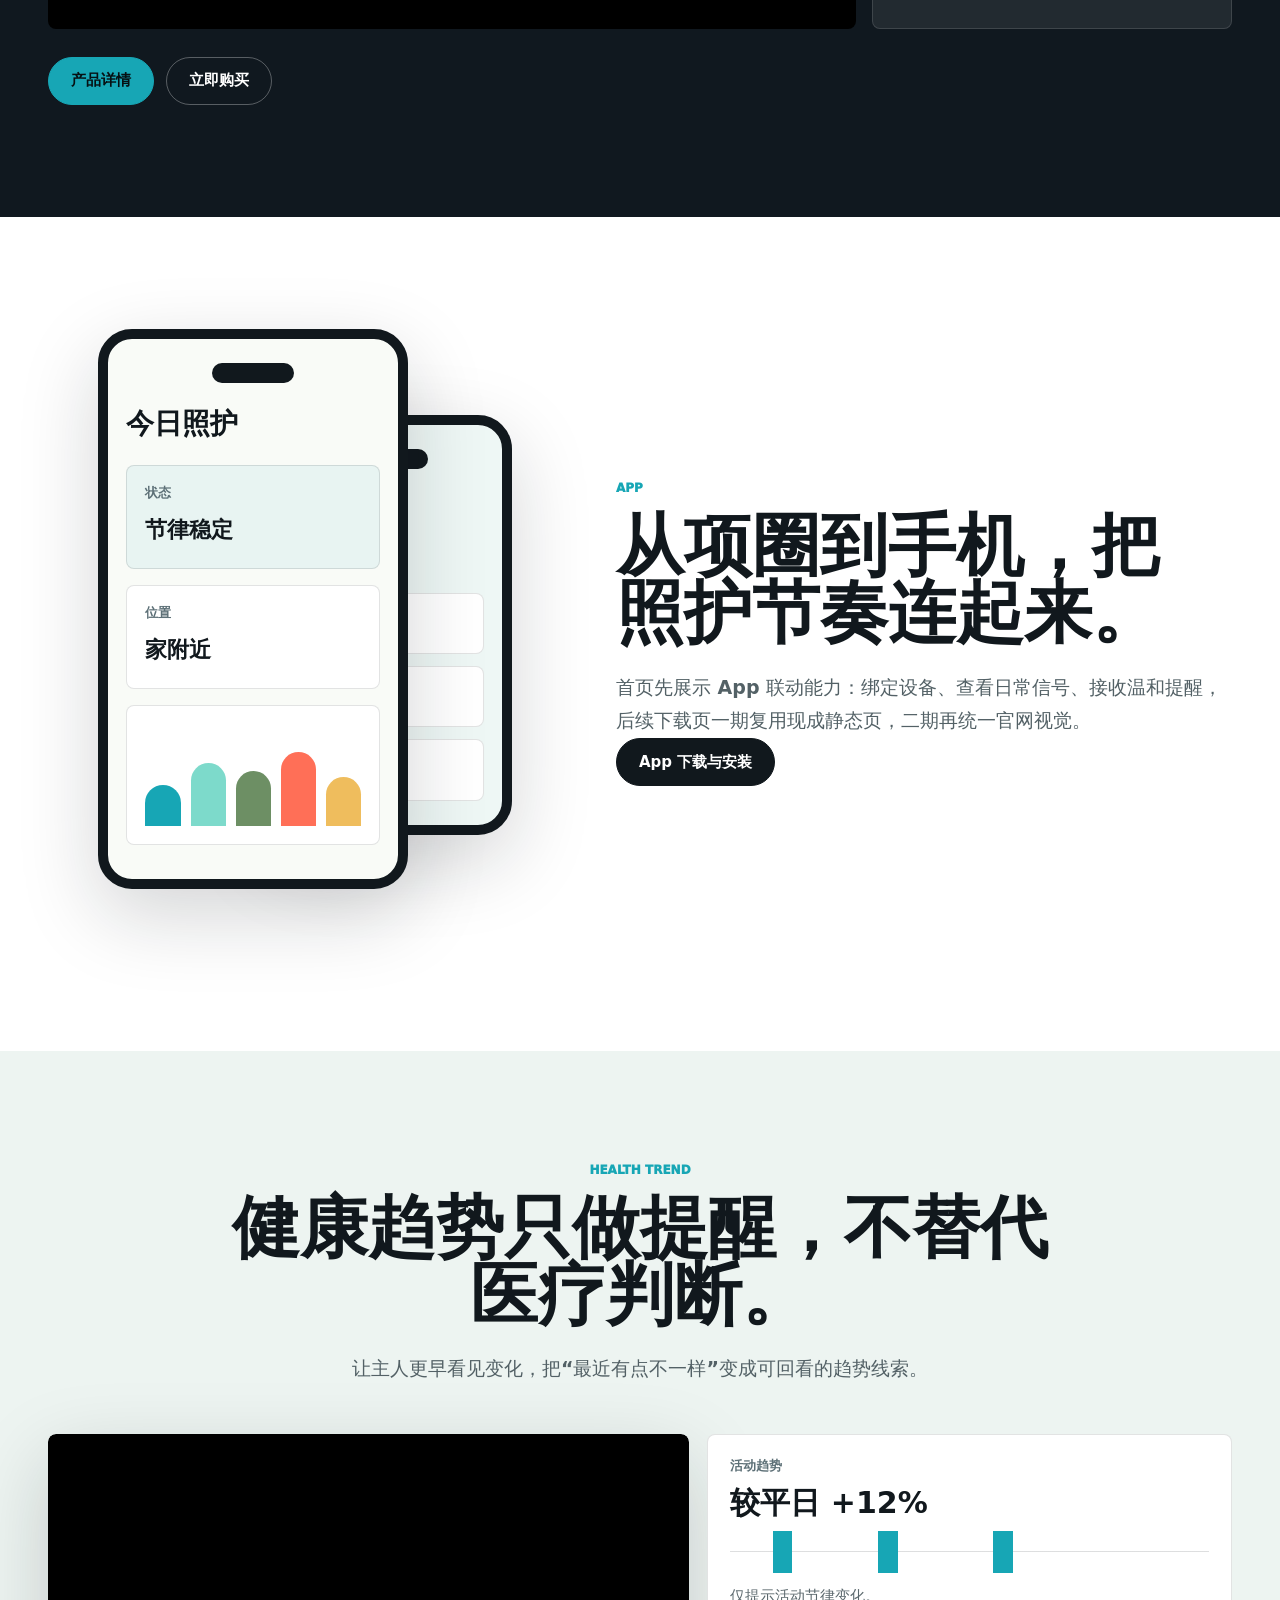
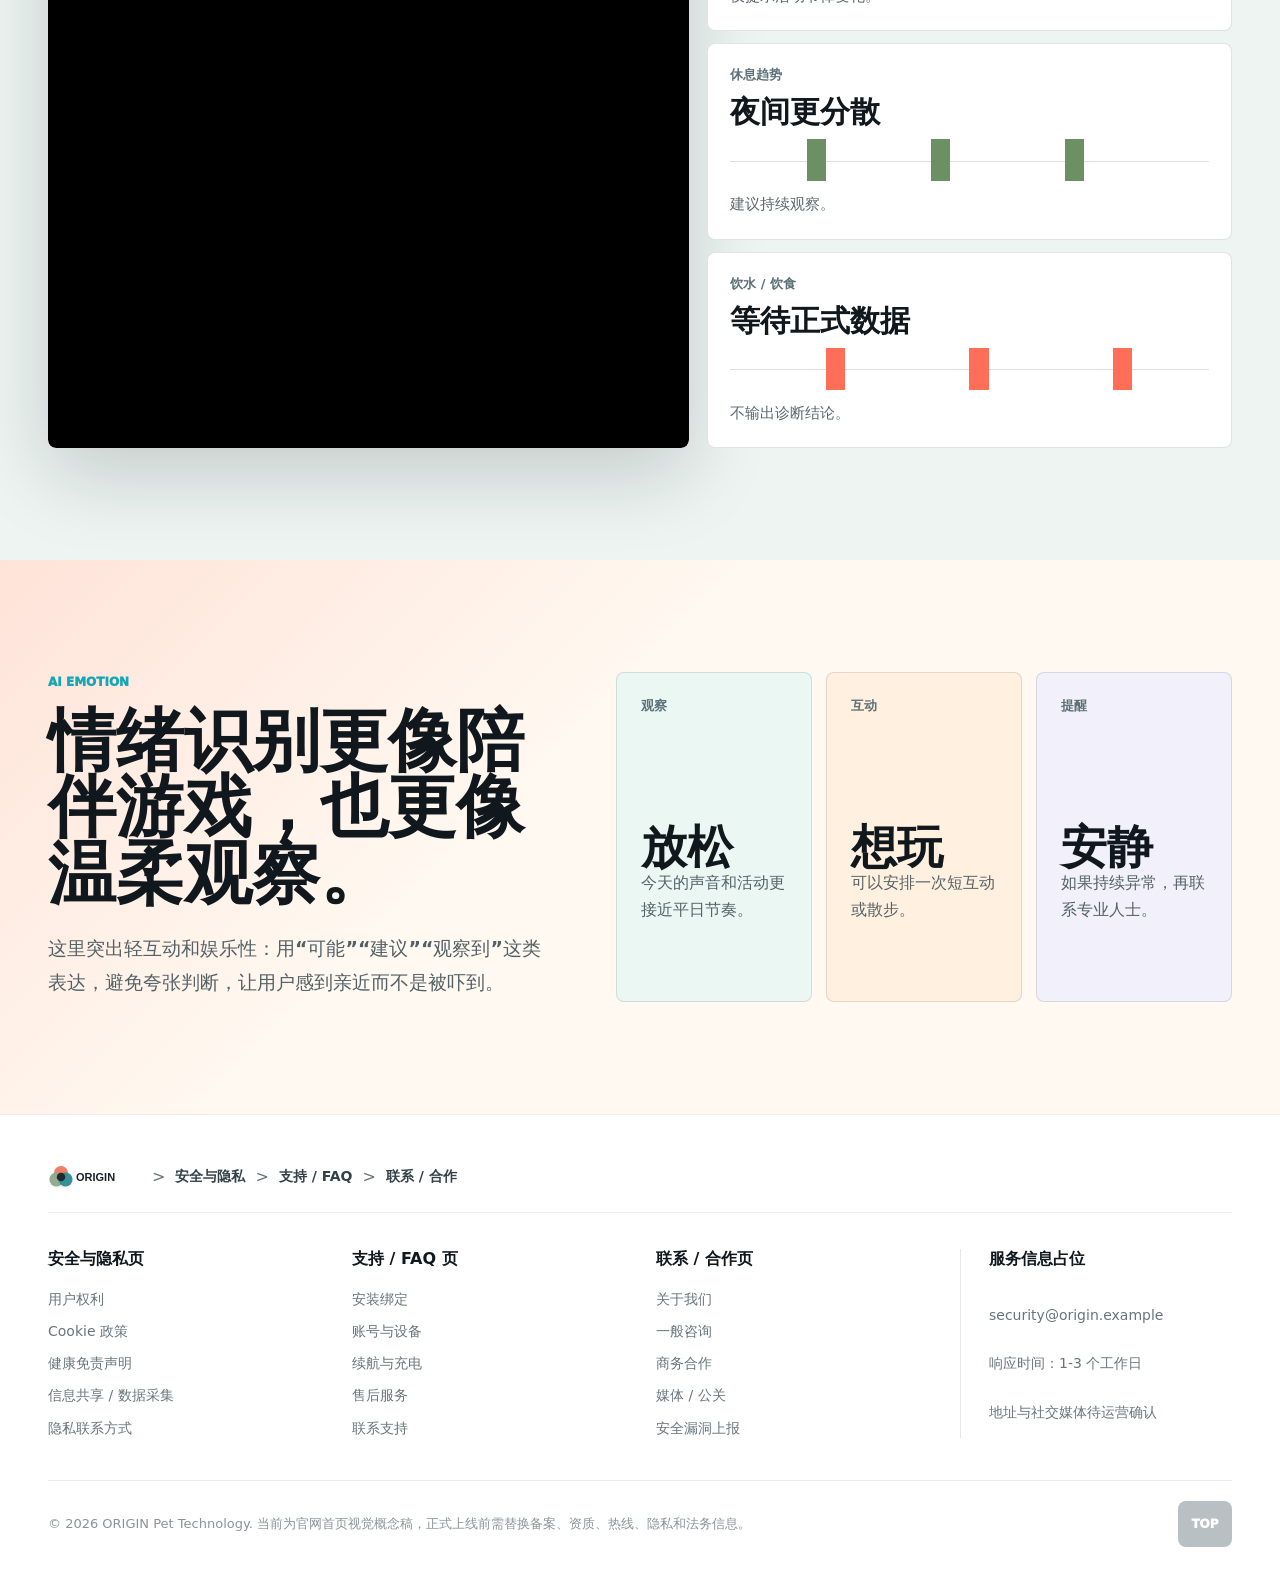
==== commit 1ee8789a: "Update preview homepage design" ====
--- a/index.html
+++ b/index.html
@@ -1,14 +1,15 @@
-<!doctype html>
+﻿<!doctype html>
 <html lang="zh-CN">
   <head>
     <meta charset="utf-8" />
     <meta name="viewport" content="width=device-width, initial-scale=1" />
     <title>ORIGIN 宠物 AI 智能项圈官网概念稿</title>
+    <link rel="icon" href="./assets/origin-logo-mark.png" />
     <link rel="stylesheet" href="./origin-ai-care.css" />
   </head>
   <body>
     <header class="site-header" aria-label="官网主导航">
-      <a class="brand" href="./variant-origin-ai-care.html" aria-label="ORIGIN 首页">
+      <a class="brand" href="./index.html" aria-label="ORIGIN 首页">
         <img
           src="./assets/origin-brand-adaptive.svg"
           alt="ORIGIN"
@@ -49,17 +50,24 @@
 
     <main>
       <section class="hero-section" id="hero">
-        <img
+        <video
           class="hero-media"
-          src="./assets/origin-collar-app-concept.png"
-          alt="ORIGIN 宠物 AI 智能项圈与 App 概念展示"
-        />
+          autoplay
+          loop
+          muted
+          playsinline
+          poster="./assets/origin-collar-app-concept.png"
+          aria-label="ORIGIN 宠物 AI 智能项圈动态展示"
+        >
+          <source src="./assets/origin-hero-care-loop.webm" type="video/webm" />
+        </video>
         <div class="hero-shade"></div>
         <div class="tech-grid" aria-hidden="true"></div>
 
         <div class="hero-content">
-          <h1 class="hero-statement-only">
-            ORIGIN 宠物 AI 智能项圈是一款能“听懂”宠物说话、实时守护宠物健康的智能穿戴设备。
+          <h1 class="hero-title hero-statement-only">
+            <span class="hero-title-main">“听懂”宠物说话</span>
+            <span class="hero-title-sub">实时守护宠物健康的智能穿戴设备</span>
           </h1>
         </div>
 
@@ -87,33 +95,123 @@
         </div>
       </section>
 
-      <section class="company-section page-band" id="company">
-        <div class="section-copy">
-          <p class="eyebrow">Company</p>
-          <h2>科技的意义，在于让生活更温暖。</h2>
+      <section class="company-section company-lite-section page-band" id="company">
+        <div class="section-copy company-lite-head">
+          <p class="eyebrow">Brand Updates</p>
+          <h2>卡页网格 + 轻量轮播。</h2>
           <p>
-            在 ORIGIN，我们用智能项圈回应那份无声的依赖，将纯粹的爱与云端智能无缝连接，捕捉每一次心跳与情绪，让爱清晰可见，我们想做那个懂得爱的翻译官。
+            上部保留重点内容做主打轮播，下部用网格展示日常动态，让第二部分既有视觉重心，也有信息广度。
           </p>
-          <div class="button-row">
-            <a class="primary-button light" href="./about.html">关于我们</a>
-            <a class="line-button" href="./contact.html">联系 / 合作</a>
-          </div>
-        </div>
-
-        <div class="company-visual" aria-label="公司能力与可信信息示意">
-          <div class="company-map">
-            <span class="map-line line-a"></span>
-            <span class="map-line line-b"></span>
-            <span class="map-line line-c"></span>
-            <span class="map-pin pin-core">ORIGIN</span>
-            <span class="map-pin pin-ai">AI</span>
-            <span class="map-pin pin-cloud">Cloud</span>
-            <span class="map-pin pin-care">Care</span>
-          </div>
-          <div class="company-notes">
-            <span>软硬件一体</span>
-            <span>云端照护能力</span>
-            <span>长期陪伴场景</span>
+        </div>
+
+        <div class="company-visual company-carousel company-lite-carousel" aria-label="最新动态轻量轮播">
+          <div class="company-module-label">
+            <span>上部（主打轮播）</span>
+            <strong>重点内容用大卡片呈现，可自动播放，也可手动切换。</strong>
+          </div>
+
+          <div class="company-feature-shell">
+            <div class="company-carousel-viewport company-feature-viewport">
+              <div class="company-carousel-track" id="companyCarouselTrack">
+                <article class="company-slide company-feature-slide" aria-label="第一组主打内容">
+                  <a class="company-feature-card company-feature-card-main" href="./brand-stories.html#cloud">
+                    <img src="./assets/origin-company-carousel-cloud.png" alt="ORIGIN 云端照护能力视觉图" />
+                    <div>
+                      <time datetime="2026-06">主推 · 2026.06</time>
+                      <h3>云端照护能力上线预告</h3>
+                      <p>围绕声音、活动与健康趋势建立连续观察，让家庭照护从零散记录变成可追踪的日常。</p>
+                    </div>
+                  </a>
+                  <div class="company-feature-stack">
+                    <a class="company-feature-card" href="./brand-stories.html#companion">
+                      <img src="./assets/origin-company-carousel-companion.png" alt="ORIGIN 长期陪伴场景视觉图" />
+                      <div>
+                        <time datetime="2026-06">产品</time>
+                        <h3>长期陪伴场景更新</h3>
+                      </div>
+                    </a>
+                    <a class="company-feature-card" href="./brand-stories.html#geofence">
+                      <img src="./assets/origin-company-carousel-geofence.png" alt="ORIGIN 电子围栏与位置守护视觉图" />
+                      <div>
+                        <time datetime="2026-06">守护</time>
+                        <h3>位置守护与电子围栏</h3>
+                      </div>
+                    </a>
+                  </div>
+                </article>
+
+                <article class="company-slide company-feature-slide" aria-label="第二组主打内容">
+                  <a class="company-feature-card company-feature-card-main" href="./brand-stories.html#companion">
+                    <img src="./assets/origin-draft-ai-health.png" alt="ORIGIN 健康趋势记录视觉图" />
+                    <div>
+                      <time datetime="2026-07">主推 · 2026.07</time>
+                      <h3>健康趋势记录</h3>
+                      <p>将吃饭、喝水、动静态状态转化成连续趋势，为异常变化提供更早的观察线索。</p>
+                    </div>
+                  </a>
+                  <div class="company-feature-stack">
+                    <a class="company-feature-card" href="./brand-stories.html#cloud">
+                      <img src="./assets/origin-collar-app-concept.png" alt="ORIGIN App 与智能项圈视觉图" />
+                      <div>
+                        <time datetime="2026-07">App</time>
+                        <h3>App 照护看板</h3>
+                      </div>
+                    </a>
+                    <a class="company-feature-card is-placeholder" href="./brand-stories.html#geofence">
+                      <div>
+                        <time>即将更新</time>
+                        <h3>更多品牌资讯</h3>
+                        <p>上线初期可保留占位，后续替换为活动、媒体报道或产品公告。</p>
+                      </div>
+                    </a>
+                  </div>
+                </article>
+              </div>
+            </div>
+
+            <div class="company-carousel-controls company-feature-controls" aria-label="最新动态轮播控制">
+              <button type="button" id="companyCarouselPrev" aria-label="上一组">
+                <svg viewBox="0 0 24 24" aria-hidden="true"><path d="m15 18-6-6 6-6" /></svg>
+              </button>
+              <button type="button" id="companyCarouselNext" aria-label="下一组">
+                <svg viewBox="0 0 24 24" aria-hidden="true"><path d="m9 6 6 6-6 6" /></svg>
+              </button>
+              <div class="company-carousel-dots" id="companyCarouselDots"></div>
+              <span>轻量轮播控制</span>
+            </div>
+          </div>
+
+          <div class="company-daily-block">
+            <div class="company-module-label">
+              <span>下部（日常动态）</span>
+              <strong>卡片网格展示全部动态，可按内容数量自然扩展。</strong>
+            </div>
+            <div class="company-daily-grid">
+              <article class="company-update-card">
+                <img src="./assets/origin-company-carousel-cloud.png" alt="ORIGIN 云端照护能力视觉图" />
+                <div>
+                  <time datetime="2026-06">2026.06</time>
+                  <h3>云端照护能力上线预告</h3>
+                  <p>声音、活动与健康趋势持续连接。</p>
+                </div>
+              </article>
+              <article class="company-update-card">
+                <img src="./assets/origin-company-carousel-companion.png" alt="ORIGIN 长期陪伴场景视觉图" />
+                <div>
+                  <time datetime="2026-06">2026.06</time>
+                  <h3>长期陪伴场景更新</h3>
+                  <p>成长记录与情绪辅助识别同步进入照护节奏。</p>
+                </div>
+              </article>
+              <article class="company-update-card">
+                <img src="./assets/origin-company-carousel-geofence.png" alt="ORIGIN 电子围栏与位置守护视觉图" />
+                <div>
+                  <time datetime="2026-06">2026.06</time>
+                  <h3>电子围栏与安全边界</h3>
+                  <p>定位、边界提醒与轨迹记录形成闭环。</p>
+                </div>
+              </article>
+            </div>
           </div>
         </div>
       </section>
@@ -334,17 +432,64 @@
 
     <script>
       const progress = document.getElementById("scrollProgress");
+      const siteHeader = document.querySelector(".site-header");
       const pawTop = document.querySelector(".paw-top");
+      const companyTrack = document.getElementById("companyCarouselTrack");
+      const companyPrev = document.getElementById("companyCarouselPrev");
+      const companyNext = document.getElementById("companyCarouselNext");
+      const companyDots = document.getElementById("companyCarouselDots");
 
       const updateProgress = () => {
         const max = document.documentElement.scrollHeight - window.innerHeight;
         const ratio = max > 0 ? window.scrollY / max : 0;
         progress.style.transform = `scaleX(${Math.min(1, Math.max(0, ratio))})`;
+        siteHeader.classList.toggle("is-scrolled", window.scrollY > 24);
       };
 
       window.addEventListener("scroll", updateProgress, { passive: true });
       window.addEventListener("resize", updateProgress);
       updateProgress();
+
+      if (companyTrack && companyPrev && companyNext && companyDots) {
+        const slides = [...companyTrack.querySelectorAll(".company-slide")];
+        let activeSlide = 0;
+
+        const dots = slides.map((_, index) => {
+          const dot = document.createElement("button");
+          dot.type = "button";
+          dot.setAttribute("aria-label", `查看第 ${index + 1} 张`);
+          dot.addEventListener("click", () => {
+            activeSlide = index;
+            updateCompanyCarousel();
+          });
+          companyDots.appendChild(dot);
+          return dot;
+        });
+
+        const updateCompanyCarousel = () => {
+          companyTrack.style.transform = `translateX(${-activeSlide * 100}%)`;
+          dots.forEach((dot, index) => {
+            dot.toggleAttribute("aria-current", index === activeSlide);
+          });
+        };
+
+        companyPrev.addEventListener("click", () => {
+          activeSlide = (activeSlide - 1 + slides.length) % slides.length;
+          updateCompanyCarousel();
+        });
+
+        companyNext.addEventListener("click", () => {
+          activeSlide = (activeSlide + 1) % slides.length;
+          updateCompanyCarousel();
+        });
+
+        window.setInterval(() => {
+          activeSlide = (activeSlide + 1) % slides.length;
+          updateCompanyCarousel();
+        }, 5200);
+
+        updateCompanyCarousel();
+      }
 
       pawTop.addEventListener("click", (event) => {
         event.preventDefault();
@@ -353,3 +498,4 @@
     </script>
   </body>
 </html>
+
--- a/origin-ai-care.css
+++ b/origin-ai-care.css
@@ -67,19 +67,36 @@
 
 .site-header {
   align-items: center;
-  backdrop-filter: blur(18px);
-  background: rgba(250, 251, 248, 0.92);
-  border-bottom: 1px solid rgba(17, 24, 29, 0.08);
-  display: grid;
-  gap: 18px;
-  grid-template-columns: auto minmax(420px, 1fr) auto;
+  backdrop-filter: blur(18px) saturate(1.12);
+  background: rgba(12, 13, 16, 0.86);
+  border-bottom: 1px solid rgba(255, 255, 255, 0.12);
+  border-radius: 0;
+  box-shadow:
+    0 10px 30px rgba(0, 0, 0, 0.18),
+    inset 0 1px 0 rgba(255, 255, 255, 0.05);
+  display: grid;
+  gap: 24px;
+  grid-template-columns: minmax(150px, 0.72fr) auto minmax(220px, 0.72fr);
   left: 0;
-  min-height: 76px;
-  padding: 12px 34px;
+  min-height: 66px;
+  padding: 10px clamp(28px, 4vw, 72px);
   position: fixed;
   right: 0;
   top: 0;
+  transition:
+    background 420ms cubic-bezier(0.22, 1, 0.36, 1),
+    border-color 420ms cubic-bezier(0.22, 1, 0.36, 1),
+    box-shadow 420ms cubic-bezier(0.22, 1, 0.36, 1),
+    transform 420ms cubic-bezier(0.22, 1, 0.36, 1);
   z-index: 100;
+}
+
+.site-header.is-scrolled {
+  background: rgba(11, 12, 15, 0.94);
+  border-color: rgba(255, 255, 255, 0.16);
+  box-shadow:
+    0 14px 36px rgba(0, 0, 0, 0.24),
+    inset 0 1px 0 rgba(255, 255, 255, 0.07);
 }
 
 .brand {
@@ -90,15 +107,17 @@
 }
 
 .brand img {
-  height: 38px;
+  filter: brightness(0) invert(1);
+  height: 32px;
   object-fit: contain;
-  width: 138px;
+  opacity: 0.86;
+  width: 118px;
 }
 
 .main-nav {
   align-items: center;
   display: flex;
-  gap: 10px;
+  gap: clamp(12px, 1.9vw, 26px);
   justify-content: center;
 }
 
@@ -106,19 +125,50 @@
   align-items: center;
   border: 1px solid transparent;
   border-radius: 999px;
-  color: #4e5c62;
+  color: rgba(255, 255, 255, 0.78);
   display: inline-flex;
-  font-size: 14px;
-  font-weight: 750;
+  font-size: 12px;
+  font-weight: 620;
   justify-content: center;
-  min-height: 38px;
-  padding: 9px 13px;
-}
-
-.main-nav a:hover {
-  background: #edf4f3;
-  border-color: rgba(23, 166, 181, 0.22);
-  color: #0d6670;
+  min-height: 40px;
+  padding: 10px 2px;
+  position: relative;
+  transform-origin: center;
+  transition:
+    color 360ms cubic-bezier(0.22, 1, 0.36, 1),
+    transform 420ms cubic-bezier(0.22, 1, 0.36, 1),
+    background 420ms cubic-bezier(0.22, 1, 0.36, 1);
+  white-space: nowrap;
+}
+
+.main-nav a::after {
+  background: linear-gradient(90deg, transparent, rgba(255, 255, 255, 0.72), rgba(125, 218, 203, 0.86), transparent);
+  border-radius: 999px;
+  bottom: 2px;
+  content: "";
+  height: 2px;
+  left: 0;
+  opacity: 0;
+  position: absolute;
+  right: 0;
+  transform: scaleX(0);
+  transform-origin: center;
+  transition:
+    transform 420ms cubic-bezier(0.22, 1, 0.36, 1) 80ms,
+    opacity 300ms ease 80ms;
+}
+
+.main-nav a:hover,
+.main-nav a:focus-visible {
+  background: transparent;
+  color: rgba(255, 255, 255, 0.96);
+  transform: translateY(-1px) scale(1.04);
+}
+
+.main-nav a:hover::after,
+.main-nav a:focus-visible::after {
+  opacity: 1;
+  transform: scaleX(1);
 }
 
 .header-actions {
@@ -130,67 +180,79 @@
 
 .language-select {
   align-items: center;
-  border: 1px solid var(--line);
+  border: 1px solid rgba(255, 255, 255, 0.14);
   border-radius: 999px;
   display: flex;
   gap: 8px;
   min-height: 40px;
-  padding: 0 32px 0 14px;
+  padding: 0 30px 0 14px;
   position: relative;
 }
 
 .language-select::after {
-  border-bottom: 2px solid var(--ink);
-  border-right: 2px solid var(--ink);
+  border-bottom: 2px solid rgba(255, 255, 255, 0.72);
+  border-right: 2px solid rgba(255, 255, 255, 0.72);
   content: "";
   height: 7px;
   pointer-events: none;
   position: absolute;
-  right: 16px;
+  right: 14px;
   top: 14px;
   transform: rotate(45deg);
   width: 7px;
 }
 
 .language-select span {
-  color: #48555c;
-  font-size: 13px;
-  font-weight: 760;
+  color: rgba(255, 255, 255, 0.68);
+  font-size: 12px;
+  font-weight: 620;
 }
 
 .language-select select {
   appearance: none;
   background: transparent;
   border: 0;
-  color: var(--ink);
+  color: rgba(255, 255, 255, 0.86);
   cursor: pointer;
-  font-size: 13px;
-  font-weight: 760;
+  font-size: 12px;
+  font-weight: 620;
   outline: none;
 }
 
 .shop-link,
 .support-link {
   align-items: center;
-  background: var(--ink);
-  border: 1px solid var(--ink);
+  background: rgba(255, 255, 255, 0.08);
+  border: 1px solid rgba(255, 255, 255, 0.14);
   border-radius: 999px;
-  color: #fff;
+  color: rgba(255, 255, 255, 0.9);
   display: inline-flex;
-  font-size: 14px;
-  font-weight: 850;
+  font-size: 12px;
+  font-weight: 620;
   gap: 8px;
   justify-content: center;
-  min-height: 42px;
-  padding: 10px 15px;
+  min-height: 40px;
+  padding: 10px 14px;
+  transition:
+    transform 360ms cubic-bezier(0.22, 1, 0.36, 1),
+    box-shadow 360ms cubic-bezier(0.22, 1, 0.36, 1),
+    border-color 360ms cubic-bezier(0.22, 1, 0.36, 1);
 }
 
 .support-link {
-  background: #ffffff;
-  border-color: var(--line);
-  color: var(--ink);
+  background: rgba(255, 255, 255, 0.08);
+  border-color: rgba(255, 255, 255, 0.14);
+  color: rgba(255, 255, 255, 0.9);
   padding: 0;
-  width: 42px;
+  width: 40px;
+}
+
+.shop-link:hover,
+.support-link:hover,
+.shop-link:focus-visible,
+.support-link:focus-visible {
+  box-shadow: 0 12px 28px rgba(23, 166, 181, 0.18);
+  transform: translateY(-1px) scale(1.025);
 }
 
 .bag-icon,
@@ -202,8 +264,8 @@
 .bag-icon {
   border: 2px solid currentColor;
   border-radius: 4px;
-  height: 16px;
-  width: 16px;
+  height: 14px;
+  width: 14px;
 }
 
 .bag-icon::before {
@@ -219,16 +281,16 @@
 }
 
 .headset-icon {
-  border: 2px solid var(--aqua);
+  border: 2px solid currentColor;
   border-bottom-color: transparent;
   border-radius: 18px 18px 8px 8px;
-  height: 21px;
-  width: 23px;
+  height: 18px;
+  width: 20px;
 }
 
 .headset-icon::before,
 .headset-icon::after {
-  background: var(--aqua);
+  background: currentColor;
   border-radius: 4px;
   bottom: 1px;
   content: "";
@@ -246,9 +308,9 @@
 }
 
 .scroll-progress {
-  background: rgba(17, 24, 29, 0.08);
+  background: rgba(255, 255, 255, 0.08);
   bottom: 0;
-  height: 3px;
+  height: 2px;
   left: 0;
   overflow: hidden;
   position: absolute;
@@ -280,6 +342,7 @@
   inset: 0;
   object-fit: cover;
   opacity: 0.76;
+  pointer-events: none;
   position: absolute;
   width: 100%;
 }
@@ -336,6 +399,24 @@
 
 .hero-statement-only {
   max-width: 920px;
+}
+
+.hero-title {
+  display: grid;
+  gap: 16px;
+}
+
+.hero-title-main,
+.hero-title-sub {
+  display: block;
+}
+
+.hero-title-sub {
+  color: rgba(255, 255, 255, 0.9);
+  font-size: clamp(42px, 4.8vw, 56px);
+  font-weight: 900;
+  line-height: 1.04;
+  max-width: 820px;
 }
 
 .hero-care-elements {
@@ -589,6 +670,7 @@
   overflow: hidden;
   padding: 112px 48px;
   position: relative;
+  scroll-margin-top: 76px;
 }
 
 .company-section,
@@ -632,6 +714,88 @@
   overflow: hidden;
   padding: 30px;
   position: relative;
+}
+
+.company-carousel {
+  display: grid;
+  gap: 18px;
+}
+
+.company-carousel-viewport {
+  border-radius: 8px;
+  overflow: hidden;
+}
+
+.company-carousel-track {
+  display: flex;
+  transition: transform 420ms ease;
+  will-change: transform;
+}
+
+.company-slide {
+  display: grid;
+  flex: 0 0 100%;
+  gap: 18px;
+}
+
+.company-slide img {
+  aspect-ratio: 16 / 9;
+  border: 1px solid rgba(23, 166, 181, 0.18);
+  border-radius: 8px;
+  object-fit: cover;
+  width: 100%;
+}
+
+.company-carousel-controls {
+  align-items: center;
+  display: flex;
+  gap: 12px;
+  justify-content: center;
+}
+
+.company-carousel-controls button {
+  align-items: center;
+  background: #fff;
+  border: 1px solid var(--line);
+  border-radius: 999px;
+  color: var(--ink);
+  cursor: pointer;
+  display: inline-flex;
+  height: 38px;
+  justify-content: center;
+  width: 38px;
+}
+
+.company-carousel-controls svg {
+  fill: none;
+  height: 19px;
+  stroke: currentColor;
+  stroke-linecap: round;
+  stroke-linejoin: round;
+  stroke-width: 2;
+  width: 19px;
+}
+
+.company-carousel-dots {
+  display: flex;
+  gap: 8px;
+}
+
+.company-carousel-dots button {
+  background: rgba(17, 24, 29, 0.18);
+  border: 0;
+  border-radius: 999px;
+  height: 8px;
+  padding: 0;
+  transition:
+    background 180ms ease,
+    width 180ms ease;
+  width: 8px;
+}
+
+.company-carousel-dots button[aria-current] {
+  background: var(--aqua);
+  width: 26px;
 }
 
 .company-map {
@@ -725,6 +889,408 @@
   padding: 18px;
 }
 
+.company-lite-section {
+  align-items: stretch;
+  display: grid;
+  gap: 52px;
+  grid-template-columns: 1fr;
+}
+
+.company-lite-head {
+  display: block;
+  margin: 0 auto;
+  max-width: var(--max);
+  width: 100%;
+}
+
+.company-lite-head p:not(.eyebrow) {
+  max-width: 900px;
+}
+
+.company-lite-carousel {
+  background: transparent;
+  border: 0;
+  box-shadow: none;
+  margin: 0 auto;
+  max-width: var(--max);
+  min-height: 0;
+  overflow: visible;
+  padding: 0;
+  width: 100%;
+}
+
+.company-module-label {
+  margin-bottom: 24px;
+}
+
+.company-module-label span {
+  color: var(--aqua);
+  display: block;
+  font-size: 13px;
+  font-weight: 920;
+  line-height: 1.2;
+  margin-bottom: 10px;
+}
+
+.company-module-label strong {
+  color: var(--ink);
+  display: block;
+  font-size: 22px;
+  font-weight: 920;
+  line-height: 1.32;
+}
+
+.company-feature-shell {
+  background: #fff;
+  border: 1px solid var(--line);
+  border-radius: 8px;
+  box-shadow: 0 18px 52px rgba(17, 24, 29, 0.08);
+  display: grid;
+  gap: 28px;
+  grid-template-columns: minmax(0, 1fr) 126px;
+  padding: 28px;
+}
+
+.company-lite-carousel .company-carousel-viewport {
+  border-radius: 8px;
+  min-width: 0;
+}
+
+.company-lite-carousel .company-slide {
+  flex: 0 0 100%;
+}
+
+.company-feature-slide {
+  display: grid;
+  gap: 28px;
+  grid-template-columns: minmax(0, 2fr) minmax(220px, 0.62fr);
+  min-height: 340px;
+}
+
+.company-feature-stack {
+  display: grid;
+  gap: 20px;
+  grid-template-rows: 1fr 1fr;
+}
+
+.company-feature-card {
+  background: #e9eeeb;
+  border: 1px solid rgba(17, 24, 29, 0.1);
+  border-radius: 8px;
+  color: #fff;
+  display: block;
+  min-height: 160px;
+  overflow: hidden;
+  position: relative;
+}
+
+.company-feature-card::after {
+  background:
+    linear-gradient(0deg, rgba(5, 10, 13, 0.68), rgba(5, 10, 13, 0) 62%),
+    linear-gradient(90deg, rgba(5, 10, 13, 0.32), rgba(5, 10, 13, 0));
+  content: "";
+  inset: 0;
+  position: absolute;
+}
+
+.company-feature-card img {
+  height: 100%;
+  inset: 0;
+  object-fit: cover;
+  position: absolute;
+  transition: transform 520ms cubic-bezier(0.22, 1, 0.36, 1);
+  width: 100%;
+}
+
+.company-feature-card:hover img,
+.company-feature-card:focus-visible img {
+  transform: scale(1.035);
+}
+
+.company-feature-card > div {
+  bottom: 24px;
+  display: grid;
+  gap: 8px;
+  left: 28px;
+  max-width: calc(100% - 56px);
+  position: absolute;
+  right: 28px;
+  z-index: 1;
+}
+
+.company-feature-card time {
+  color: rgba(255, 255, 255, 0.78);
+  font-size: 12px;
+  font-weight: 850;
+}
+
+.company-feature-card h3 {
+  color: #fff;
+  font-size: 21px;
+  font-weight: 920;
+  line-height: 1.18;
+}
+
+.company-feature-card p {
+  color: rgba(255, 255, 255, 0.76);
+  font-size: 15px;
+  font-weight: 620;
+  line-height: 1.55;
+}
+
+.company-feature-card-main {
+  min-height: 340px;
+}
+
+.company-feature-card-main h3 {
+  font-size: 31px;
+  max-width: 620px;
+}
+
+.company-feature-card-main p {
+  max-width: 570px;
+}
+
+.company-feature-card.is-placeholder {
+  align-content: end;
+  background:
+    linear-gradient(145deg, rgba(125, 218, 203, 0.2), transparent 52%),
+    #11181d;
+  display: grid;
+  padding: 24px;
+}
+
+.company-feature-card.is-placeholder::after {
+  display: none;
+}
+
+.company-feature-card.is-placeholder > div {
+  inset: auto;
+  max-width: none;
+  position: relative;
+  right: auto;
+}
+
+.company-feature-controls {
+  align-content: center;
+  align-items: center;
+  display: grid;
+  gap: 14px;
+  justify-items: center;
+}
+
+.company-feature-controls span {
+  color: #6f7d82;
+  font-size: 13px;
+  font-weight: 760;
+  line-height: 1.4;
+  text-align: center;
+}
+
+.company-feature-controls .company-carousel-dots {
+  margin-top: 2px;
+}
+
+.company-daily-block {
+  margin-top: 56px;
+}
+
+.company-daily-grid {
+  display: grid;
+  gap: 28px;
+  grid-template-columns: repeat(3, minmax(0, 1fr));
+}
+
+.company-update-card {
+  background: #fff;
+  border: 1px solid rgba(17, 24, 29, 0.1);
+  border-radius: 8px;
+  box-shadow: 0 16px 42px rgba(17, 24, 29, 0.06);
+  color: var(--ink);
+  display: grid;
+  gap: 16px;
+  overflow: hidden;
+  padding: 14px;
+}
+
+.company-update-card img {
+  aspect-ratio: 16 / 9;
+  border-radius: 6px;
+  object-fit: cover;
+  width: 100%;
+}
+
+.company-update-card > div {
+  display: grid;
+  gap: 9px;
+  padding: 0 4px 8px;
+}
+
+.company-update-card time {
+  color: var(--aqua);
+  font-size: 12px;
+  font-weight: 860;
+}
+
+.company-update-card h3 {
+  color: var(--ink);
+  font-size: 21px;
+  font-weight: 920;
+  line-height: 1.2;
+}
+
+.company-update-card p {
+  color: #5d6a70;
+  font-size: 14px;
+  font-weight: 560;
+  line-height: 1.58;
+}
+
+body.immersive-page {
+  background: #071116;
+  color: #fff;
+}
+
+.immersive-carousel-page {
+  min-height: 100svh;
+}
+
+.immersive-carousel {
+  background: #071116;
+  min-height: 100svh;
+  overflow: hidden;
+  position: relative;
+}
+
+.immersive-carousel-track {
+  display: flex;
+  min-height: 100svh;
+  transition: transform 620ms cubic-bezier(0.22, 1, 0.36, 1);
+  will-change: transform;
+}
+
+.immersive-slide {
+  flex: 0 0 100%;
+  min-height: 100svh;
+  overflow: hidden;
+  position: relative;
+}
+
+.immersive-slide::after {
+  background:
+    linear-gradient(90deg, rgba(5, 13, 18, 0.88), rgba(5, 13, 18, 0.34) 56%, rgba(5, 13, 18, 0.08)),
+    linear-gradient(0deg, rgba(5, 13, 18, 0.82), rgba(5, 13, 18, 0.04) 58%);
+  content: "";
+  inset: 0;
+  position: absolute;
+}
+
+.immersive-slide img {
+  height: 100%;
+  inset: 0;
+  object-fit: cover;
+  position: absolute;
+  width: 100%;
+}
+
+.immersive-copy {
+  bottom: clamp(70px, 10vh, 118px);
+  left: clamp(28px, 6vw, 96px);
+  max-width: 760px;
+  position: absolute;
+  z-index: 2;
+}
+
+.immersive-copy h1 {
+  font-size: clamp(46px, 6.4vw, 92px);
+  font-weight: 950;
+  letter-spacing: 0;
+  line-height: 0.96;
+  max-width: 860px;
+}
+
+.immersive-copy p:not(.eyebrow) {
+  color: rgba(234, 255, 251, 0.84);
+  font-size: 19px;
+  font-weight: 620;
+  line-height: 1.72;
+  margin-top: 24px;
+  max-width: 690px;
+}
+
+.immersive-copy .line-button {
+  margin-top: 32px;
+}
+
+.immersive-carousel-controls {
+  bottom: clamp(34px, 5vw, 58px);
+  display: flex;
+  gap: 12px;
+  position: absolute;
+  right: clamp(24px, 5vw, 76px);
+  z-index: 3;
+}
+
+.immersive-carousel-controls button {
+  align-items: center;
+  backdrop-filter: blur(16px);
+  background: rgba(255, 255, 255, 0.12);
+  border: 1px solid rgba(255, 255, 255, 0.24);
+  border-radius: 999px;
+  color: #fff;
+  cursor: pointer;
+  display: inline-flex;
+  height: 48px;
+  justify-content: center;
+  transition:
+    background 260ms ease,
+    transform 260ms ease;
+  width: 48px;
+}
+
+.immersive-carousel-controls button:hover,
+.immersive-carousel-controls button:focus-visible {
+  background: rgba(255, 255, 255, 0.2);
+  transform: translateY(-1px);
+}
+
+.immersive-carousel-controls svg {
+  fill: none;
+  height: 22px;
+  stroke: currentColor;
+  stroke-linecap: round;
+  stroke-linejoin: round;
+  stroke-width: 2;
+  width: 22px;
+}
+
+.immersive-carousel-dots {
+  display: grid;
+  gap: 12px;
+  position: absolute;
+  right: clamp(24px, 5vw, 76px);
+  top: 50%;
+  transform: translateY(-50%);
+  z-index: 3;
+}
+
+.immersive-carousel-dots button {
+  background: rgba(255, 255, 255, 0.34);
+  border: 0;
+  border-radius: 999px;
+  height: 9px;
+  padding: 0;
+  transition:
+    background 240ms ease,
+    height 240ms ease;
+  width: 9px;
+}
+
+.immersive-carousel-dots button[aria-current] {
+  background: var(--mint);
+  height: 32px;
+}
+
 .hardware-section {
   background: #10181f;
   color: #fff;
@@ -1262,8 +1828,12 @@
 
 @media (max-width: 1180px) {
   .site-header {
-    grid-template-columns: 1fr;
-    position: sticky;
+    gap: 16px;
+    grid-template-columns: auto minmax(0, 1fr) auto;
+    left: 0;
+    padding: 6px 22px;
+    right: 0;
+    top: 0;
   }
 
   .brand {
@@ -1274,10 +1844,15 @@
     justify-content: start;
     overflow-x: auto;
     padding-bottom: 2px;
+    scrollbar-width: none;
+  }
+
+  .main-nav::-webkit-scrollbar {
+    display: none;
   }
 
   .header-actions {
-    justify-content: start;
+    justify-content: end;
   }
 
   .hero-section {
@@ -1310,6 +1885,40 @@
     min-height: 460px;
   }
 
+  .company-lite-carousel {
+    min-height: 0;
+  }
+
+  .company-feature-shell {
+    grid-template-columns: 1fr;
+  }
+
+  .company-feature-slide {
+    grid-template-columns: 1fr;
+  }
+
+  .company-feature-stack {
+    grid-template-columns: repeat(2, minmax(0, 1fr));
+    grid-template-rows: auto;
+  }
+
+  .company-feature-card-main {
+    min-height: 360px;
+  }
+
+  .company-feature-card {
+    min-height: 210px;
+  }
+
+  .company-feature-controls {
+    display: flex;
+    justify-content: center;
+  }
+
+  .company-daily-grid {
+    grid-template-columns: repeat(2, minmax(0, 1fr));
+  }
+
   .hardware-stage video,
   .trend-video {
     min-height: 440px;
@@ -1337,18 +1946,28 @@
 
 @media (max-width: 720px) {
   .site-header {
-    padding: 12px 18px;
+    gap: 6px 14px;
+    grid-template-columns: auto 1fr;
+    padding: 8px 16px 6px;
   }
 
   .brand img {
-    height: 34px;
-    width: 124px;
+    height: 26px;
+    width: 96px;
+  }
+
+  .main-nav {
+    grid-column: 1 / -1;
+    margin: 0 -16px;
+    order: 3;
+    padding: 0 16px 4px;
   }
 
   .header-actions {
-    align-items: stretch;
-    display: grid;
-    grid-template-columns: 1fr auto auto;
+    align-items: center;
+    display: flex;
+    gap: 8px;
+    justify-content: end;
   }
 
   .language-select {
@@ -1374,6 +1993,15 @@
     line-height: 1.02;
   }
 
+  .hero-title {
+    gap: 10px;
+  }
+
+  .hero-title-sub {
+    font-size: 30px;
+    line-height: 1.12;
+  }
+
   .hero-logo-preview {
     margin-bottom: 20px;
     width: min(210px, 62vw);
@@ -1416,8 +2044,105 @@
     grid-template-columns: 1fr;
   }
 
+  .company-module-label {
+    margin-bottom: 18px;
+  }
+
+  .company-module-label strong {
+    font-size: 19px;
+  }
+
+  .company-feature-shell {
+    gap: 18px;
+    padding: 16px;
+  }
+
+  .company-feature-slide,
+  .company-feature-stack,
+  .company-daily-grid {
+    grid-template-columns: 1fr;
+  }
+
+  .company-feature-slide,
+  .company-feature-stack {
+    gap: 16px;
+  }
+
+  .company-feature-card-main {
+    min-height: 310px;
+  }
+
+  .company-feature-card {
+    min-height: 190px;
+  }
+
+  .company-feature-card > div {
+    bottom: 18px;
+    left: 18px;
+    max-width: calc(100% - 36px);
+    right: 18px;
+  }
+
+  .company-feature-card h3,
+  .company-update-card h3 {
+    font-size: 19px;
+  }
+
+  .company-feature-card-main h3 {
+    font-size: 26px;
+  }
+
+  .company-feature-card p,
+  .company-update-card p {
+    font-size: 14px;
+  }
+
+  .company-feature-controls {
+    justify-content: start;
+  }
+
+  .company-update-card {
+    min-height: 0;
+  }
+
   .company-map {
     height: 300px;
+  }
+
+  .immersive-copy {
+    bottom: 142px;
+    left: 20px;
+    right: 20px;
+  }
+
+  .immersive-copy h1 {
+    font-size: 42px;
+    line-height: 1.02;
+  }
+
+  .immersive-copy p:not(.eyebrow) {
+    font-size: 16px;
+    line-height: 1.62;
+  }
+
+  .immersive-carousel-controls {
+    bottom: 72px;
+    left: 20px;
+    right: auto;
+  }
+
+  .immersive-carousel-dots {
+    bottom: 32px;
+    display: flex;
+    left: 20px;
+    right: auto;
+    top: auto;
+    transform: none;
+  }
+
+  .immersive-carousel-dots button[aria-current] {
+    height: 9px;
+    width: 32px;
   }
 
   .hardware-overlay article,
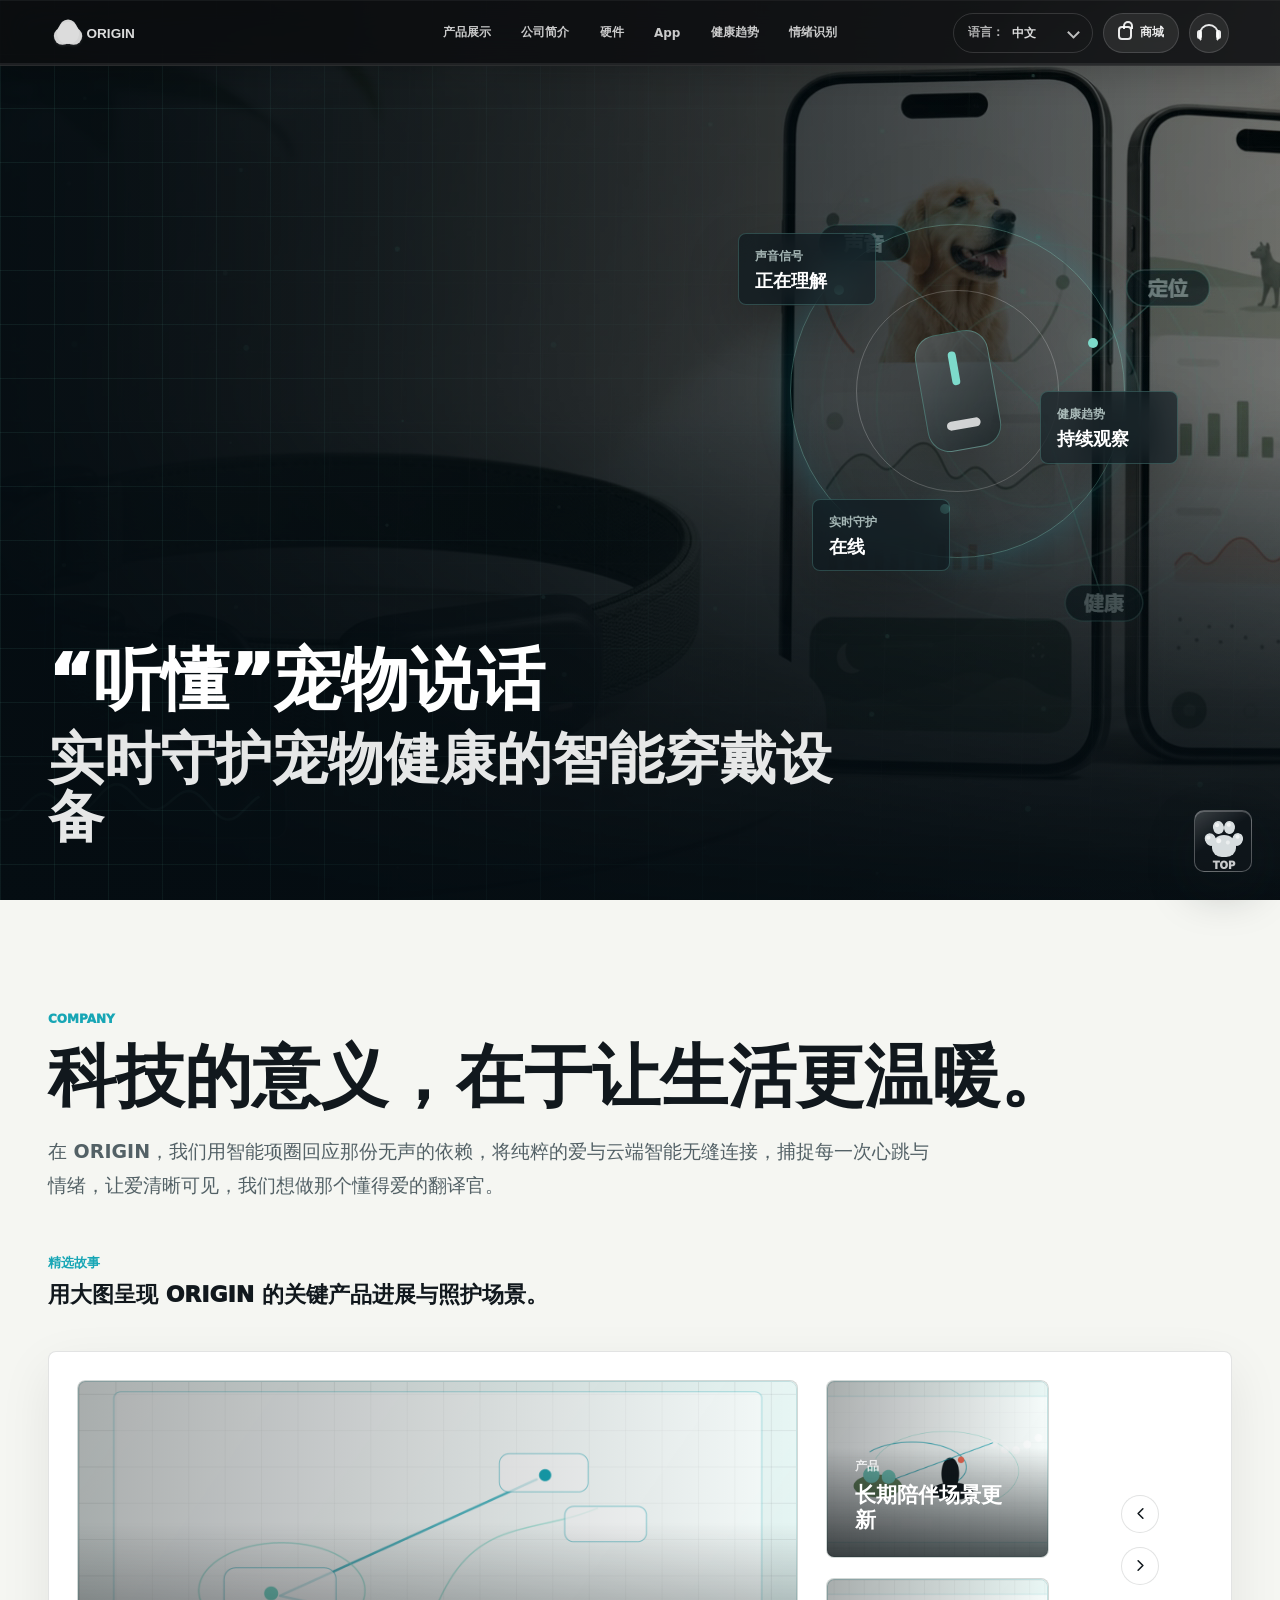
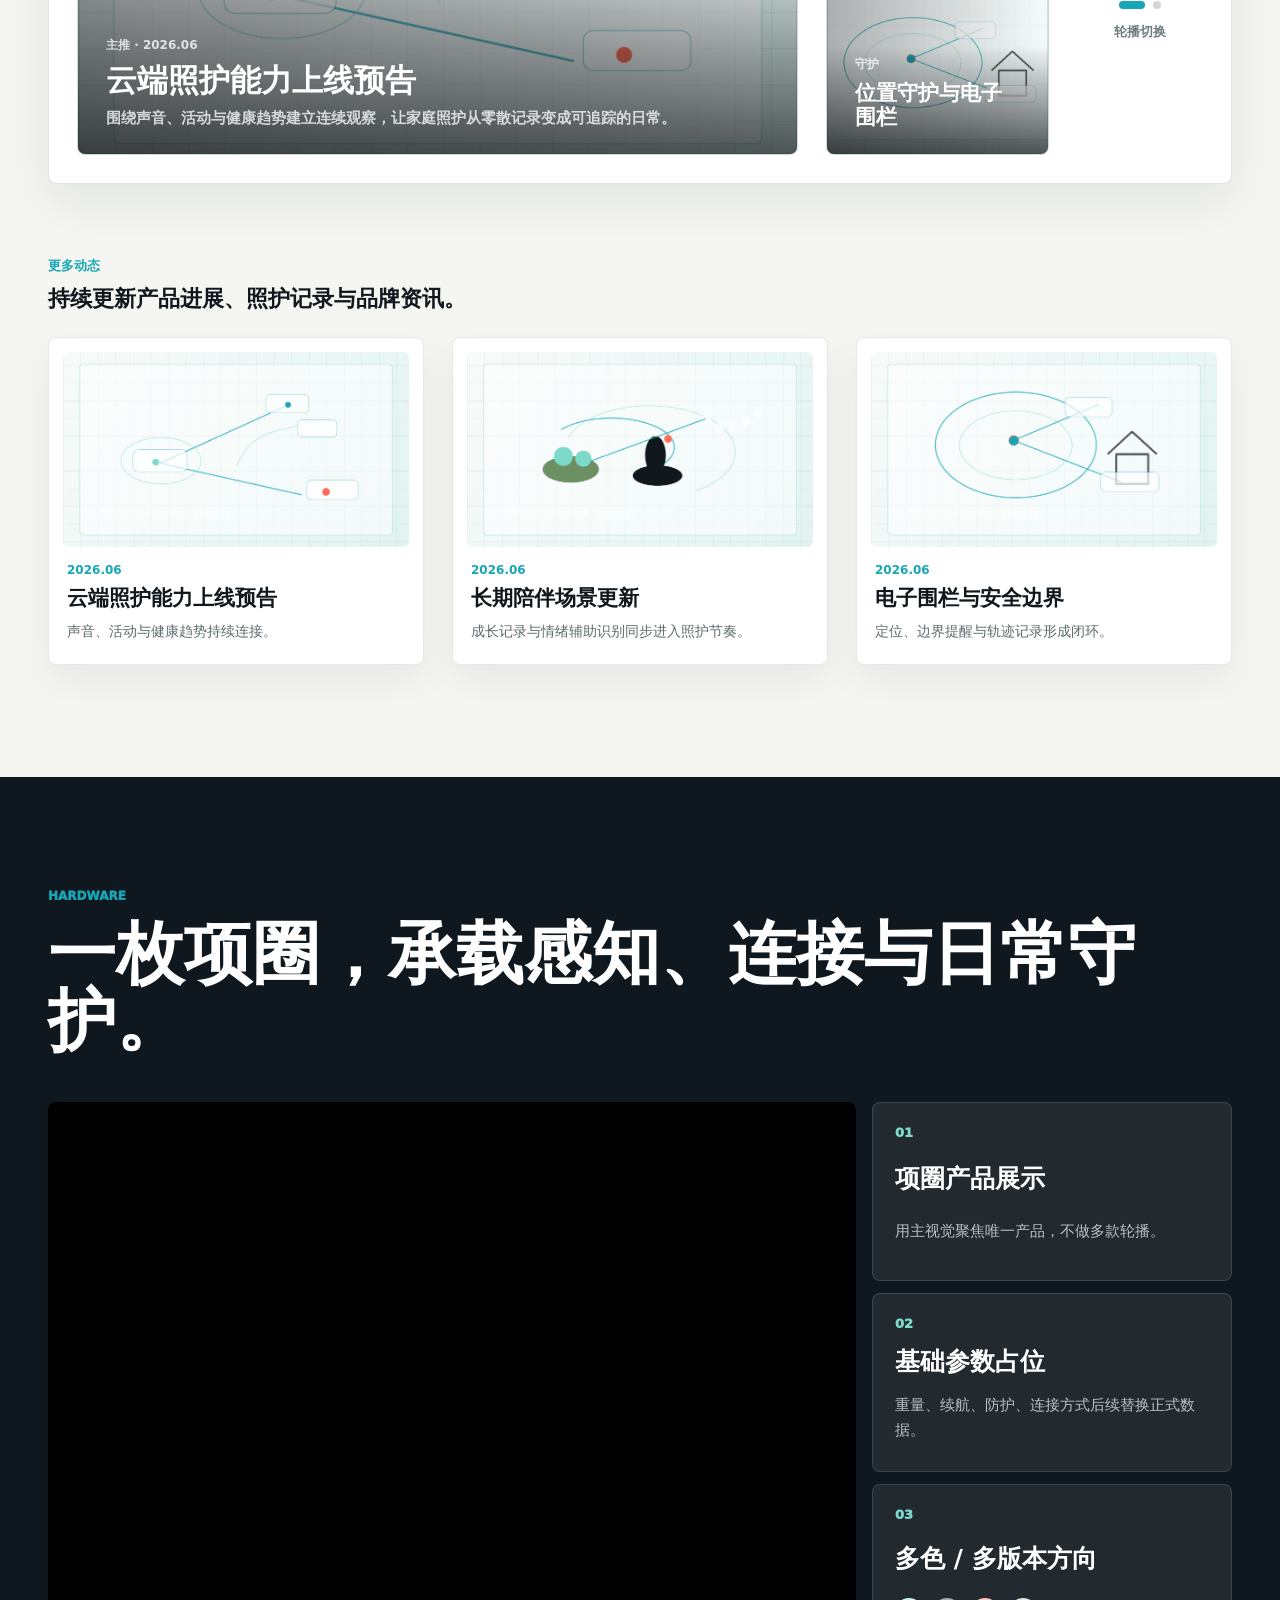
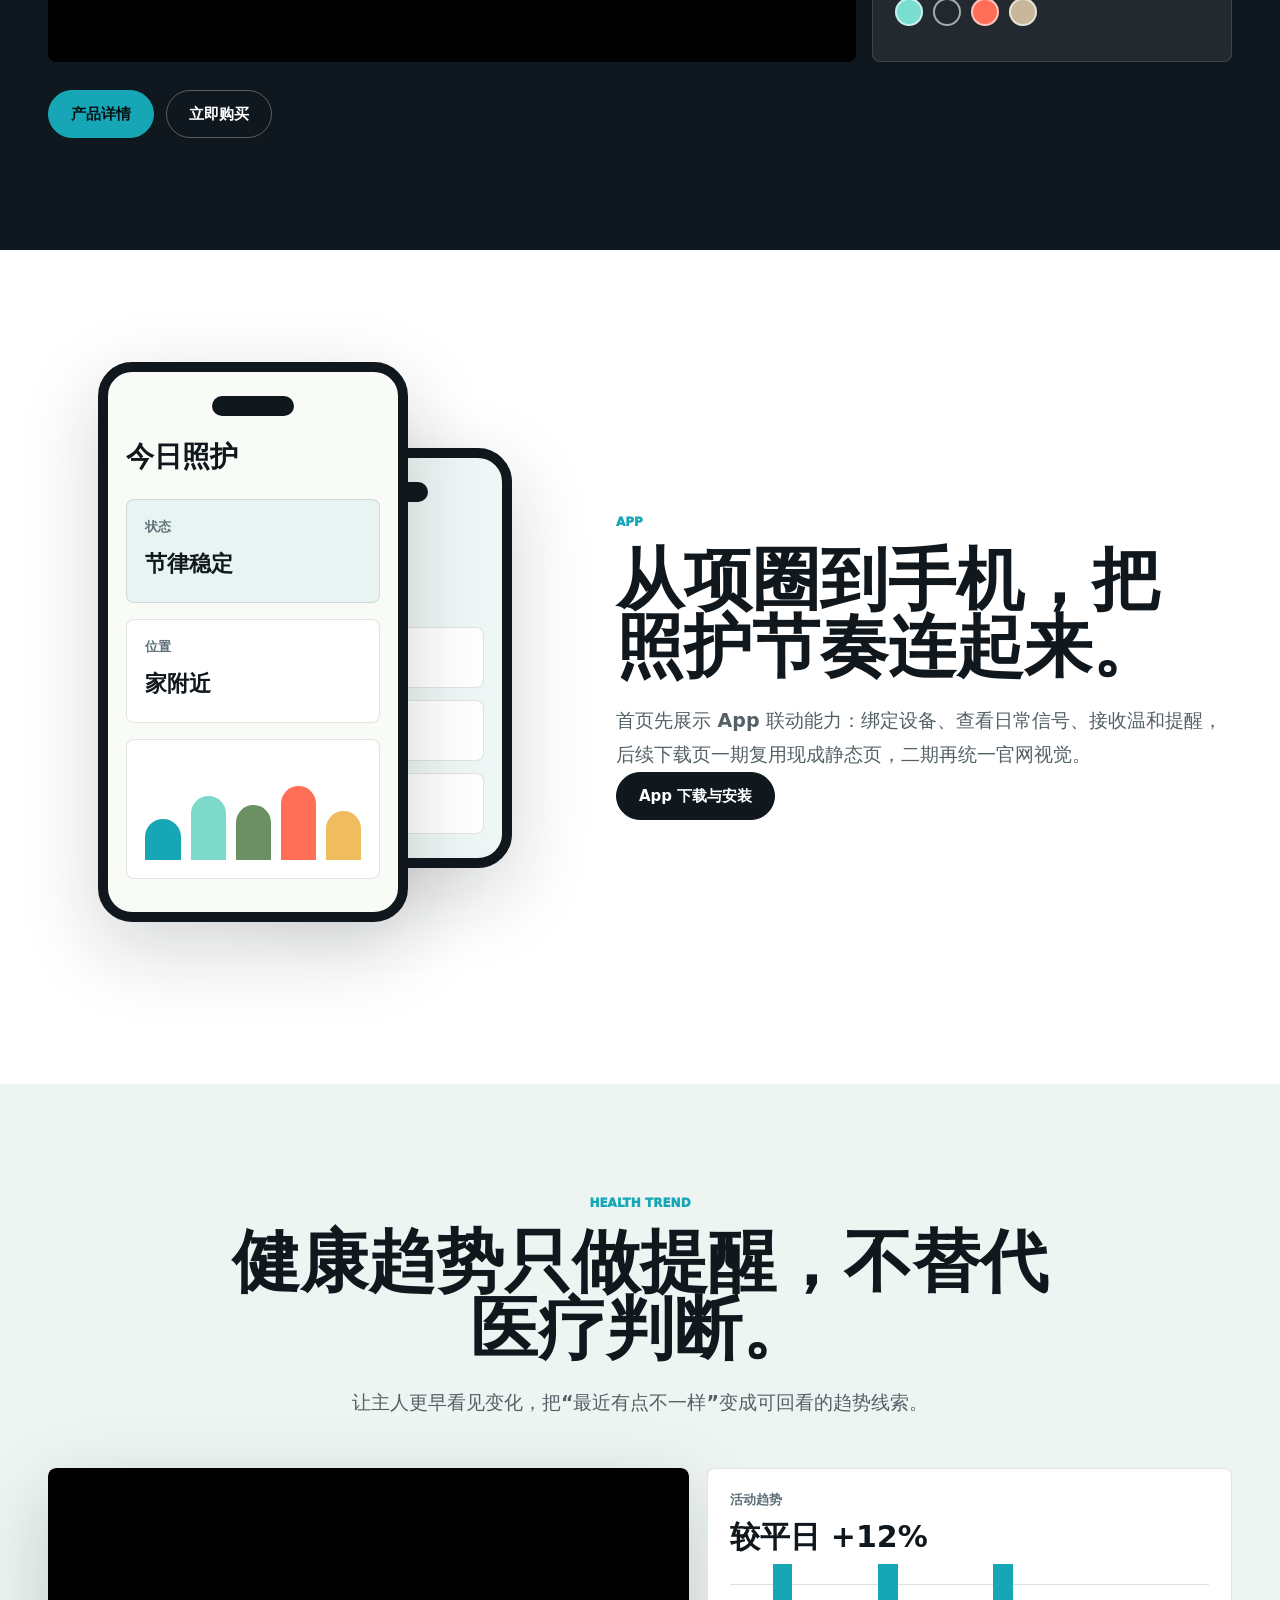
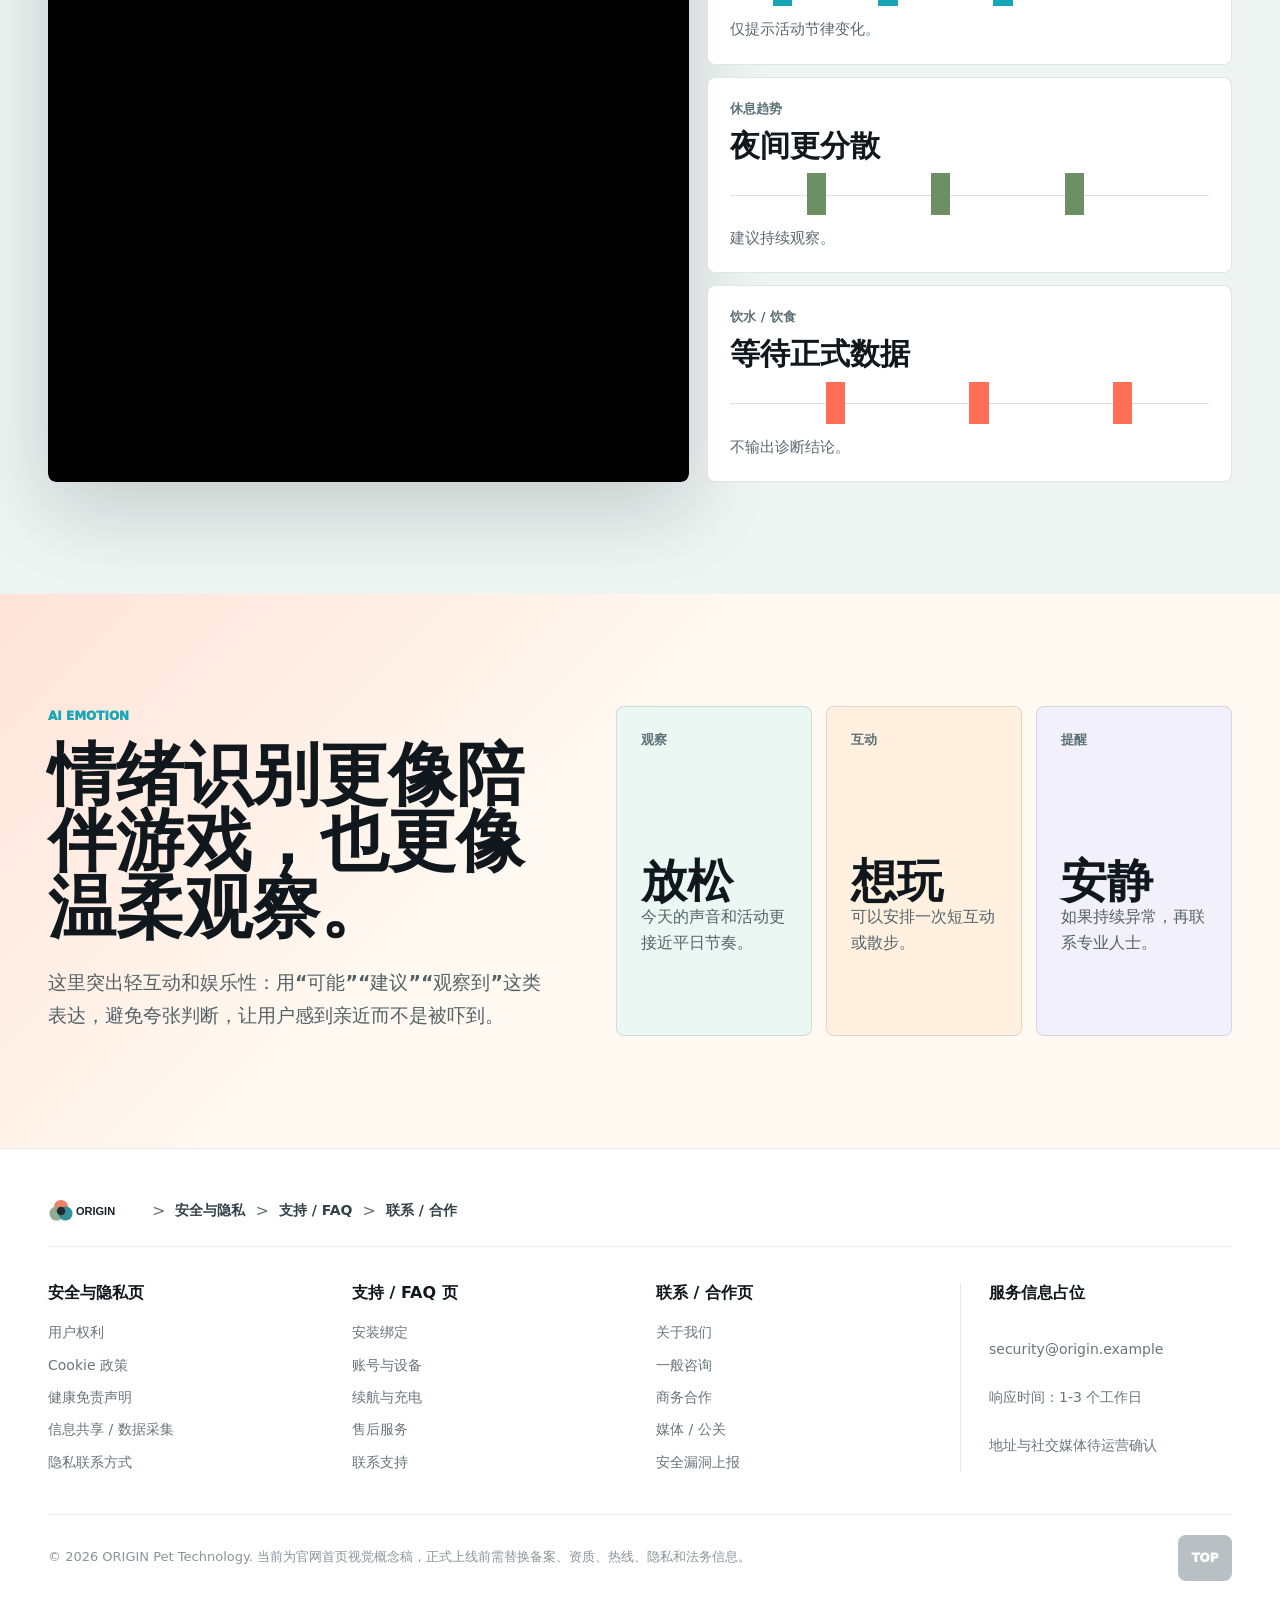
==== commit bb1e3402: "Refine preview company section copy" ====
--- a/index.html
+++ b/index.html
@@ -5,7 +5,7 @@
     <meta name="viewport" content="width=device-width, initial-scale=1" />
     <title>ORIGIN 宠物 AI 智能项圈官网概念稿</title>
     <link rel="icon" href="./assets/origin-logo-mark.png" />
-    <link rel="stylesheet" href="./origin-ai-care.css" />
+    <link rel="stylesheet" href="./origin-ai-care.css?v=20260617-1735" />
   </head>
   <body>
     <header class="site-header" aria-label="官网主导航">
@@ -97,17 +97,17 @@
 
       <section class="company-section company-lite-section page-band" id="company">
         <div class="section-copy company-lite-head">
-          <p class="eyebrow">Brand Updates</p>
-          <h2>卡页网格 + 轻量轮播。</h2>
+          <p class="eyebrow">Company</p>
+          <h2>科技的意义，在于让生活更温暖。</h2>
           <p>
-            上部保留重点内容做主打轮播，下部用网格展示日常动态，让第二部分既有视觉重心，也有信息广度。
+            在 ORIGIN，我们用智能项圈回应那份无声的依赖，将纯粹的爱与云端智能无缝连接，捕捉每一次心跳与情绪，让爱清晰可见，我们想做那个懂得爱的翻译官。
           </p>
         </div>
 
         <div class="company-visual company-carousel company-lite-carousel" aria-label="最新动态轻量轮播">
           <div class="company-module-label">
-            <span>上部（主打轮播）</span>
-            <strong>重点内容用大卡片呈现，可自动播放，也可手动切换。</strong>
+            <span>精选故事</span>
+            <strong>用大图呈现 ORIGIN 的关键产品进展与照护场景。</strong>
           </div>
 
           <div class="company-feature-shell">
@@ -177,14 +177,14 @@
                 <svg viewBox="0 0 24 24" aria-hidden="true"><path d="m9 6 6 6-6 6" /></svg>
               </button>
               <div class="company-carousel-dots" id="companyCarouselDots"></div>
-              <span>轻量轮播控制</span>
+              <span>轮播切换</span>
             </div>
           </div>
 
           <div class="company-daily-block">
             <div class="company-module-label">
-              <span>下部（日常动态）</span>
-              <strong>卡片网格展示全部动态，可按内容数量自然扩展。</strong>
+              <span>更多动态</span>
+              <strong>持续更新产品进展、照护记录与品牌资讯。</strong>
             </div>
             <div class="company-daily-grid">
               <article class="company-update-card">
--- a/origin-ai-care.css
+++ b/origin-ai-care.css
@@ -77,6 +77,7 @@
   display: grid;
   gap: 24px;
   grid-template-columns: minmax(150px, 0.72fr) auto minmax(220px, 0.72fr);
+  height: 66px;
   left: 0;
   min-height: 66px;
   padding: 10px clamp(28px, 4vw, 72px);
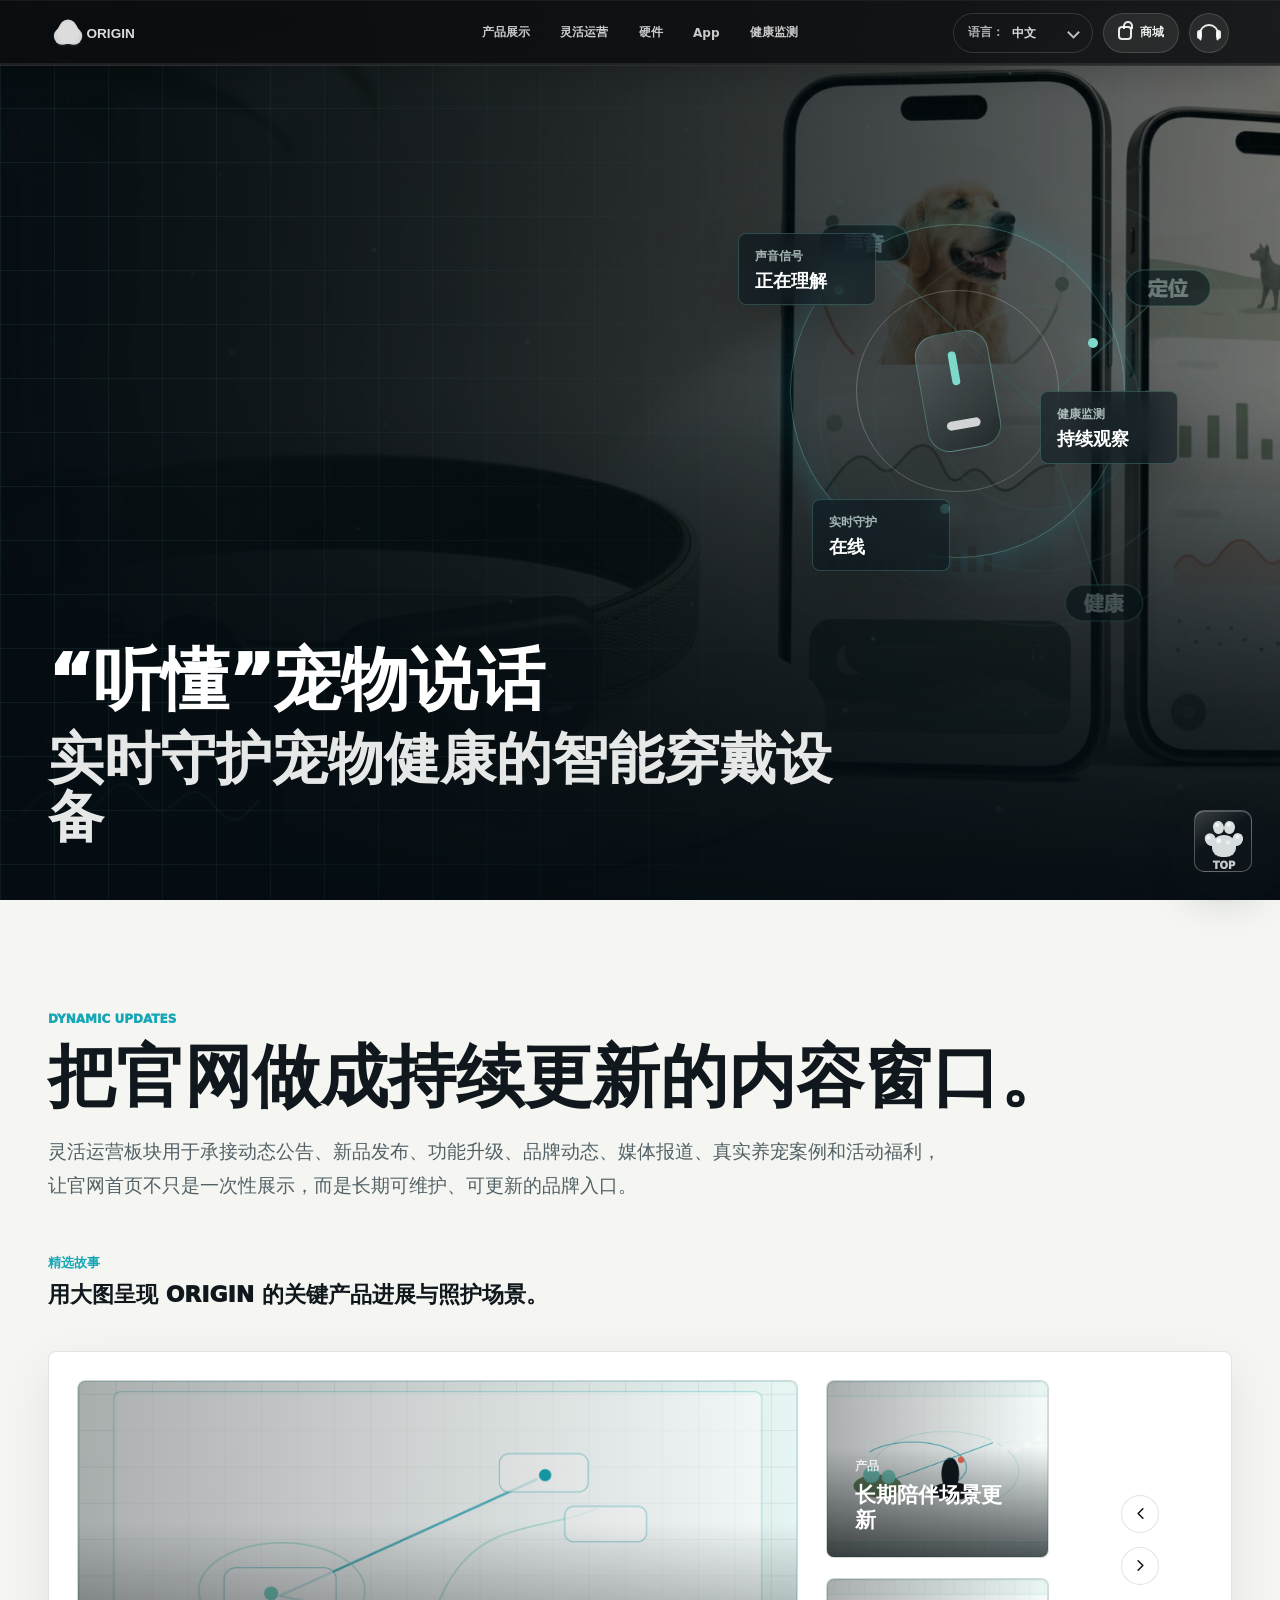
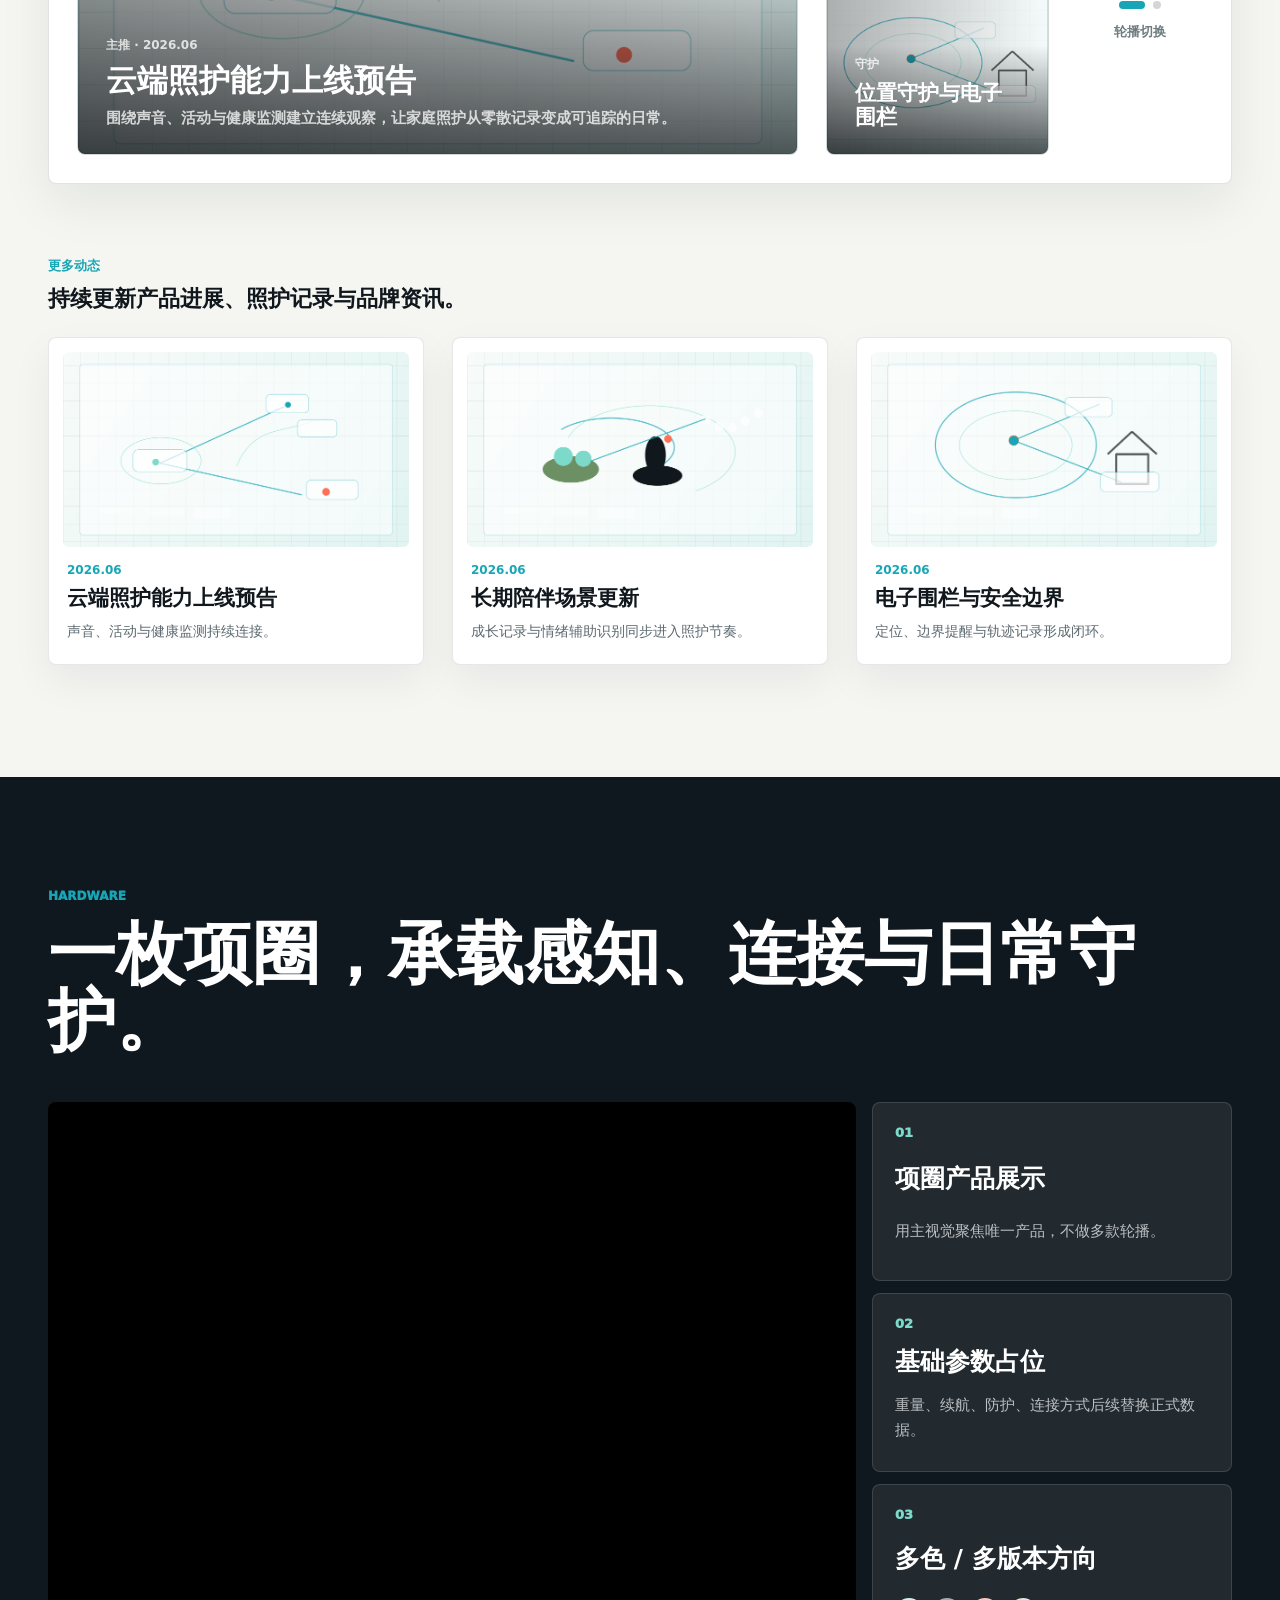
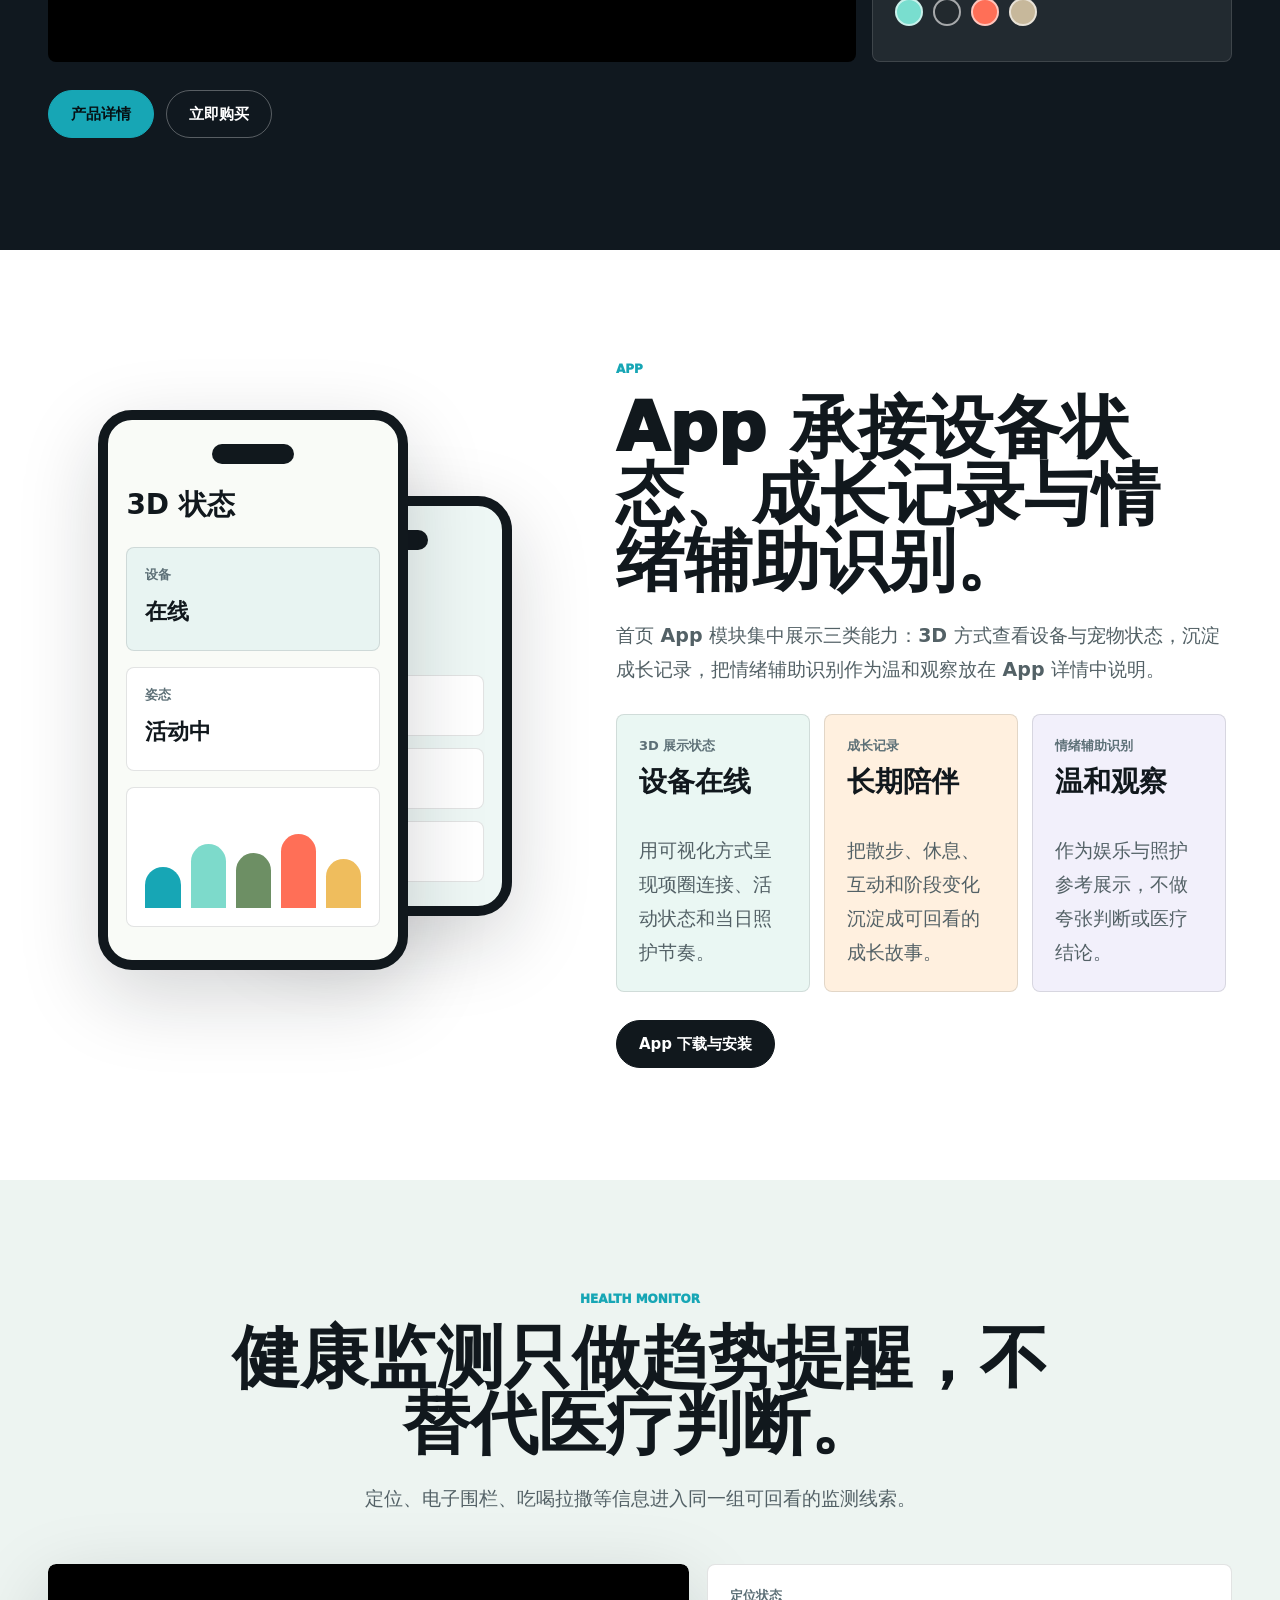
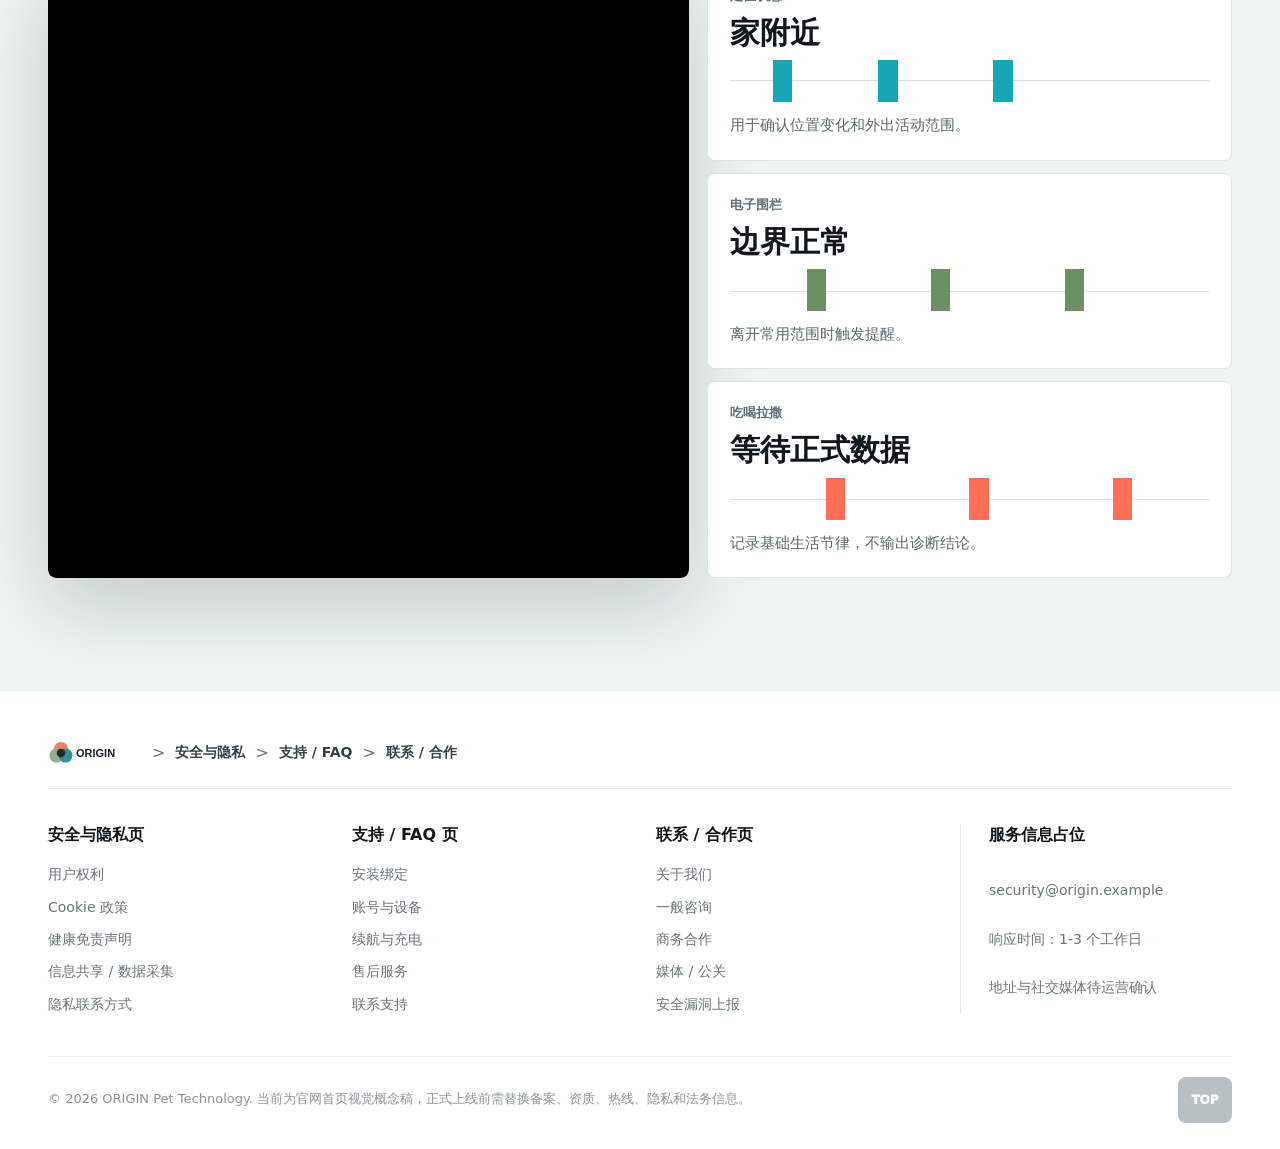
==== commit d59913fb: "Fix language dropdown contrast" ====
--- a/index.html
+++ b/index.html
@@ -5,7 +5,7 @@
     <meta name="viewport" content="width=device-width, initial-scale=1" />
     <title>ORIGIN 宠物 AI 智能项圈官网概念稿</title>
     <link rel="icon" href="./assets/origin-logo-mark.png" />
-    <link rel="stylesheet" href="./origin-ai-care.css?v=20260617-1735" />
+    <link rel="stylesheet" href="./origin-ai-care.css?v=20260622-1" />
   </head>
   <body>
     <header class="site-header" aria-label="官网主导航">
@@ -18,11 +18,10 @@
 
       <nav class="main-nav" aria-label="首页内容导航">
         <a href="#hero">产品展示</a>
-        <a href="#company">公司简介</a>
+        <a href="#company">灵活运营</a>
         <a href="#hardware">硬件</a>
         <a href="#app">App</a>
-        <a href="#health">健康趋势</a>
-        <a href="#emotion">情绪识别</a>
+        <a href="#health">健康监测</a>
       </nav>
 
       <div class="header-actions">
@@ -85,7 +84,7 @@
             <strong>正在理解</strong>
           </div>
           <div class="care-chip chip-health">
-            <span>健康趋势</span>
+            <span>健康监测</span>
             <strong>持续观察</strong>
           </div>
           <div class="care-chip chip-guard">
@@ -97,10 +96,10 @@
 
       <section class="company-section company-lite-section page-band" id="company">
         <div class="section-copy company-lite-head">
-          <p class="eyebrow">Company</p>
-          <h2>科技的意义，在于让生活更温暖。</h2>
+          <p class="eyebrow">Dynamic Updates</p>
+          <h2>把官网做成持续更新的内容窗口。</h2>
           <p>
-            在 ORIGIN，我们用智能项圈回应那份无声的依赖，将纯粹的爱与云端智能无缝连接，捕捉每一次心跳与情绪，让爱清晰可见，我们想做那个懂得爱的翻译官。
+            灵活运营板块用于承接动态公告、新品发布、功能升级、品牌动态、媒体报道、真实养宠案例和活动福利，让官网首页不只是一次性展示，而是长期可维护、可更新的品牌入口。
           </p>
         </div>
 
@@ -119,7 +118,7 @@
                     <div>
                       <time datetime="2026-06">主推 · 2026.06</time>
                       <h3>云端照护能力上线预告</h3>
-                      <p>围绕声音、活动与健康趋势建立连续观察，让家庭照护从零散记录变成可追踪的日常。</p>
+                      <p>围绕声音、活动与健康监测建立连续观察，让家庭照护从零散记录变成可追踪的日常。</p>
                     </div>
                   </a>
                   <div class="company-feature-stack">
@@ -142,10 +141,10 @@
 
                 <article class="company-slide company-feature-slide" aria-label="第二组主打内容">
                   <a class="company-feature-card company-feature-card-main" href="./brand-stories.html#companion">
-                    <img src="./assets/origin-draft-ai-health.png" alt="ORIGIN 健康趋势记录视觉图" />
+                    <img src="./assets/origin-draft-ai-health.png" alt="ORIGIN 健康监测记录视觉图" />
                     <div>
                       <time datetime="2026-07">主推 · 2026.07</time>
-                      <h3>健康趋势记录</h3>
+                      <h3>健康监测记录</h3>
                       <p>将吃饭、喝水、动静态状态转化成连续趋势，为异常变化提供更早的观察线索。</p>
                     </div>
                   </a>
@@ -192,7 +191,7 @@
                 <div>
                   <time datetime="2026-06">2026.06</time>
                   <h3>云端照护能力上线预告</h3>
-                  <p>声音、活动与健康趋势持续连接。</p>
+                  <p>声音、活动与健康监测持续连接。</p>
                 </div>
               </article>
               <article class="company-update-card">
@@ -265,14 +264,14 @@
         <div class="app-shell" aria-label="App 界面和使用场景示意">
           <div class="phone phone-main">
             <span class="phone-top"></span>
-            <strong>今日照护</strong>
+            <strong>3D 状态</strong>
             <div class="app-card calm">
-              <span>状态</span>
-              <b>节律稳定</b>
+              <span>设备</span>
+              <b>在线</b>
             </div>
             <div class="app-card">
-              <span>位置</span>
-              <b>家附近</b>
+              <span>姿态</span>
+              <b>活动中</b>
             </div>
             <div class="app-chart" aria-hidden="true">
               <i></i><i></i><i></i><i></i><i></i>
@@ -280,30 +279,47 @@
           </div>
           <div class="phone phone-side">
             <span class="phone-top"></span>
-            <strong>陪伴记录</strong>
+            <strong>成长记录</strong>
             <div class="scenario-list">
-              <span>散步</span>
-              <span>休息</span>
-              <span>互动</span>
+              <span>成长阶段</span>
+              <span>日常陪伴</span>
+              <span>情绪辅助</span>
             </div>
           </div>
         </div>
 
         <div class="section-copy app-copy">
           <p class="eyebrow">App</p>
-          <h2>从项圈到手机，把照护节奏连起来。</h2>
+          <h2>App 承接设备状态、成长记录与情绪辅助识别。</h2>
           <p>
-            首页先展示 App 联动能力：绑定设备、查看日常信号、接收温和提醒，后续下载页一期复用现成静态页，二期再统一官网视觉。
+            首页 App 模块集中展示三类能力：3D 方式查看设备与宠物状态，沉淀成长记录，把情绪辅助识别作为温和观察放在 App 详情中说明。
           </p>
+          <div class="app-feature-board" aria-label="App 核心能力">
+            <article class="app-feature-card status">
+              <span>3D 展示状态</span>
+              <strong>设备在线</strong>
+              <p>用可视化方式呈现项圈连接、活动状态和当日照护节奏。</p>
+            </article>
+            <article class="app-feature-card growth">
+              <span>成长记录</span>
+              <strong>长期陪伴</strong>
+              <p>把散步、休息、互动和阶段变化沉淀成可回看的成长故事。</p>
+            </article>
+            <article class="app-feature-card emotion">
+              <span>情绪辅助识别</span>
+              <strong>温和观察</strong>
+              <p>作为娱乐与照护参考展示，不做夸张判断或医疗结论。</p>
+            </article>
+          </div>
           <a class="primary-button light" href="./download.html">App 下载与安装</a>
         </div>
       </section>
 
       <section class="health-section page-band" id="health">
         <div class="section-head centered">
-          <p class="eyebrow">Health Trend</p>
-          <h2>健康趋势只做提醒，不替代医疗判断。</h2>
-          <p>让主人更早看见变化，把“最近有点不一样”变成可回看的趋势线索。</p>
+          <p class="eyebrow">Health Monitor</p>
+          <h2>健康监测只做趋势提醒，不替代医疗判断。</h2>
+          <p>定位、电子围栏、吃喝拉撒等信息进入同一组可回看的监测线索。</p>
         </div>
 
         <div class="health-layout">
@@ -314,58 +330,30 @@
               muted
               loop
               playsinline
-              aria-label="健康趋势动态参考"
+              aria-label="健康监测动态参考"
             ></video>
           </div>
 
-          <div class="trend-cards" aria-label="健康趋势数据卡">
-            <article>
-              <span>活动趋势</span>
-              <strong>较平日 +12%</strong>
+          <div class="trend-cards" aria-label="健康监测数据卡">
+            <article>
+              <span>定位状态</span>
+              <strong>家附近</strong>
               <div class="mini-line up" aria-hidden="true"></div>
-              <p>仅提示活动节律变化。</p>
-            </article>
-            <article>
-              <span>休息趋势</span>
-              <strong>夜间更分散</strong>
+              <p>用于确认位置变化和外出活动范围。</p>
+            </article>
+            <article>
+              <span>电子围栏</span>
+              <strong>边界正常</strong>
               <div class="mini-line wave" aria-hidden="true"></div>
-              <p>建议持续观察。</p>
-            </article>
-            <article>
-              <span>饮水 / 饮食</span>
+              <p>离开常用范围时触发提醒。</p>
+            </article>
+            <article>
+              <span>吃喝拉撒</span>
               <strong>等待正式数据</strong>
               <div class="mini-line flat" aria-hidden="true"></div>
-              <p>不输出诊断结论。</p>
-            </article>
-          </div>
-        </div>
-      </section>
-
-      <section class="emotion-section page-band" id="emotion">
-        <div class="section-copy">
-          <p class="eyebrow">AI Emotion</p>
-          <h2>情绪识别更像陪伴游戏，也更像温柔观察。</h2>
-          <p>
-            这里突出轻互动和娱乐性：用“可能”“建议”“观察到”这类表达，避免夸张判断，让用户感到亲近而不是被吓到。
-          </p>
-        </div>
-
-        <div class="emotion-board" aria-label="AI 情绪识别展示">
-          <article class="emotion-card relaxed">
-            <span>观察</span>
-            <strong>放松</strong>
-            <p>今天的声音和活动更接近平日节奏。</p>
-          </article>
-          <article class="emotion-card playful">
-            <span>互动</span>
-            <strong>想玩</strong>
-            <p>可以安排一次短互动或散步。</p>
-          </article>
-          <article class="emotion-card quiet">
-            <span>提醒</span>
-            <strong>安静</strong>
-            <p>如果持续异常，再联系专业人士。</p>
-          </article>
+              <p>记录基础生活节律，不输出诊断结论。</p>
+            </article>
+          </div>
         </div>
       </section>
 
--- a/origin-ai-care.css
+++ b/origin-ai-care.css
@@ -220,6 +220,16 @@
   outline: none;
 }
 
+.language-select select option {
+  background: #111214;
+  color: #f5f7f7;
+}
+
+.language-select select option:checked {
+  background: #243238;
+  color: #ffffff;
+}
+
 .shop-link,
 .support-link {
   align-items: center;
@@ -675,8 +685,7 @@
 }
 
 .company-section,
-.app-section,
-.emotion-section {
+.app-section {
   align-items: center;
   display: grid;
   gap: 64px;
@@ -1453,8 +1462,8 @@
 }
 
 .app-card span,
-.trend-cards span,
-.emotion-card span {
+.app-feature-card span,
+.trend-cards span {
   color: #5d7077;
   font-size: 13px;
   font-weight: 880;
@@ -1518,6 +1527,50 @@
   padding: 14px;
 }
 
+.app-feature-board {
+  display: grid;
+  gap: 14px;
+  grid-template-columns: repeat(3, minmax(0, 1fr));
+  margin-top: 28px;
+}
+
+.app-feature-card {
+  border: 1px solid var(--line);
+  border-radius: 8px;
+  display: grid;
+  gap: 12px;
+  min-height: 190px;
+  padding: 22px;
+}
+
+.app-feature-card.status {
+  background: #eaf7f3;
+}
+
+.app-feature-card.growth {
+  background: #fff0df;
+}
+
+.app-feature-card.emotion {
+  background: #f2f0fb;
+}
+
+.app-feature-card strong {
+  color: var(--ink);
+  font-size: 28px;
+  line-height: 1.1;
+}
+
+.app-feature-card p {
+  color: #556267;
+  font-size: 15px;
+  line-height: 1.65;
+}
+
+.app-copy .primary-button {
+  margin-top: 28px;
+}
+
 .health-section {
   background: #edf4f1;
 }
@@ -1593,50 +1646,6 @@
   background:
     linear-gradient(90deg, transparent 0 20%, var(--coral) 20% 24%, transparent 24% 50%, var(--coral) 50% 54%, transparent 54% 80%, var(--coral) 80% 84%, transparent 84%),
     linear-gradient(180deg, transparent 0 50%, rgba(17, 24, 29, 0.14) 50% 53%, transparent 53%);
-}
-
-.emotion-section {
-  background:
-    linear-gradient(135deg, rgba(255, 111, 87, 0.16), transparent 42%),
-    #fff9f1;
-}
-
-.emotion-board {
-  display: grid;
-  gap: 14px;
-  grid-template-columns: repeat(3, 1fr);
-}
-
-.emotion-card {
-  border: 1px solid var(--line);
-  border-radius: 8px;
-  display: grid;
-  min-height: 330px;
-  padding: 24px;
-}
-
-.emotion-card.relaxed {
-  background: #eaf7f3;
-}
-
-.emotion-card.playful {
-  background: #fff0df;
-}
-
-.emotion-card.quiet {
-  background: #f2f0fb;
-}
-
-.emotion-card strong {
-  align-self: end;
-  font-size: 46px;
-  line-height: 1;
-}
-
-.emotion-card p {
-  color: #556267;
-  font-size: 16px;
-  line-height: 1.65;
 }
 
 .service-section {
@@ -1875,7 +1884,6 @@
 
   .company-section,
   .app-section,
-  .emotion-section,
   .hardware-stage,
   .health-layout,
   .service-grid {
@@ -1929,11 +1937,11 @@
     min-height: 640px;
   }
 
-  .emotion-board {
+  .app-feature-board {
     grid-template-columns: 1fr;
   }
 
-  .emotion-card {
+  .app-feature-card {
     min-height: 220px;
   }
 
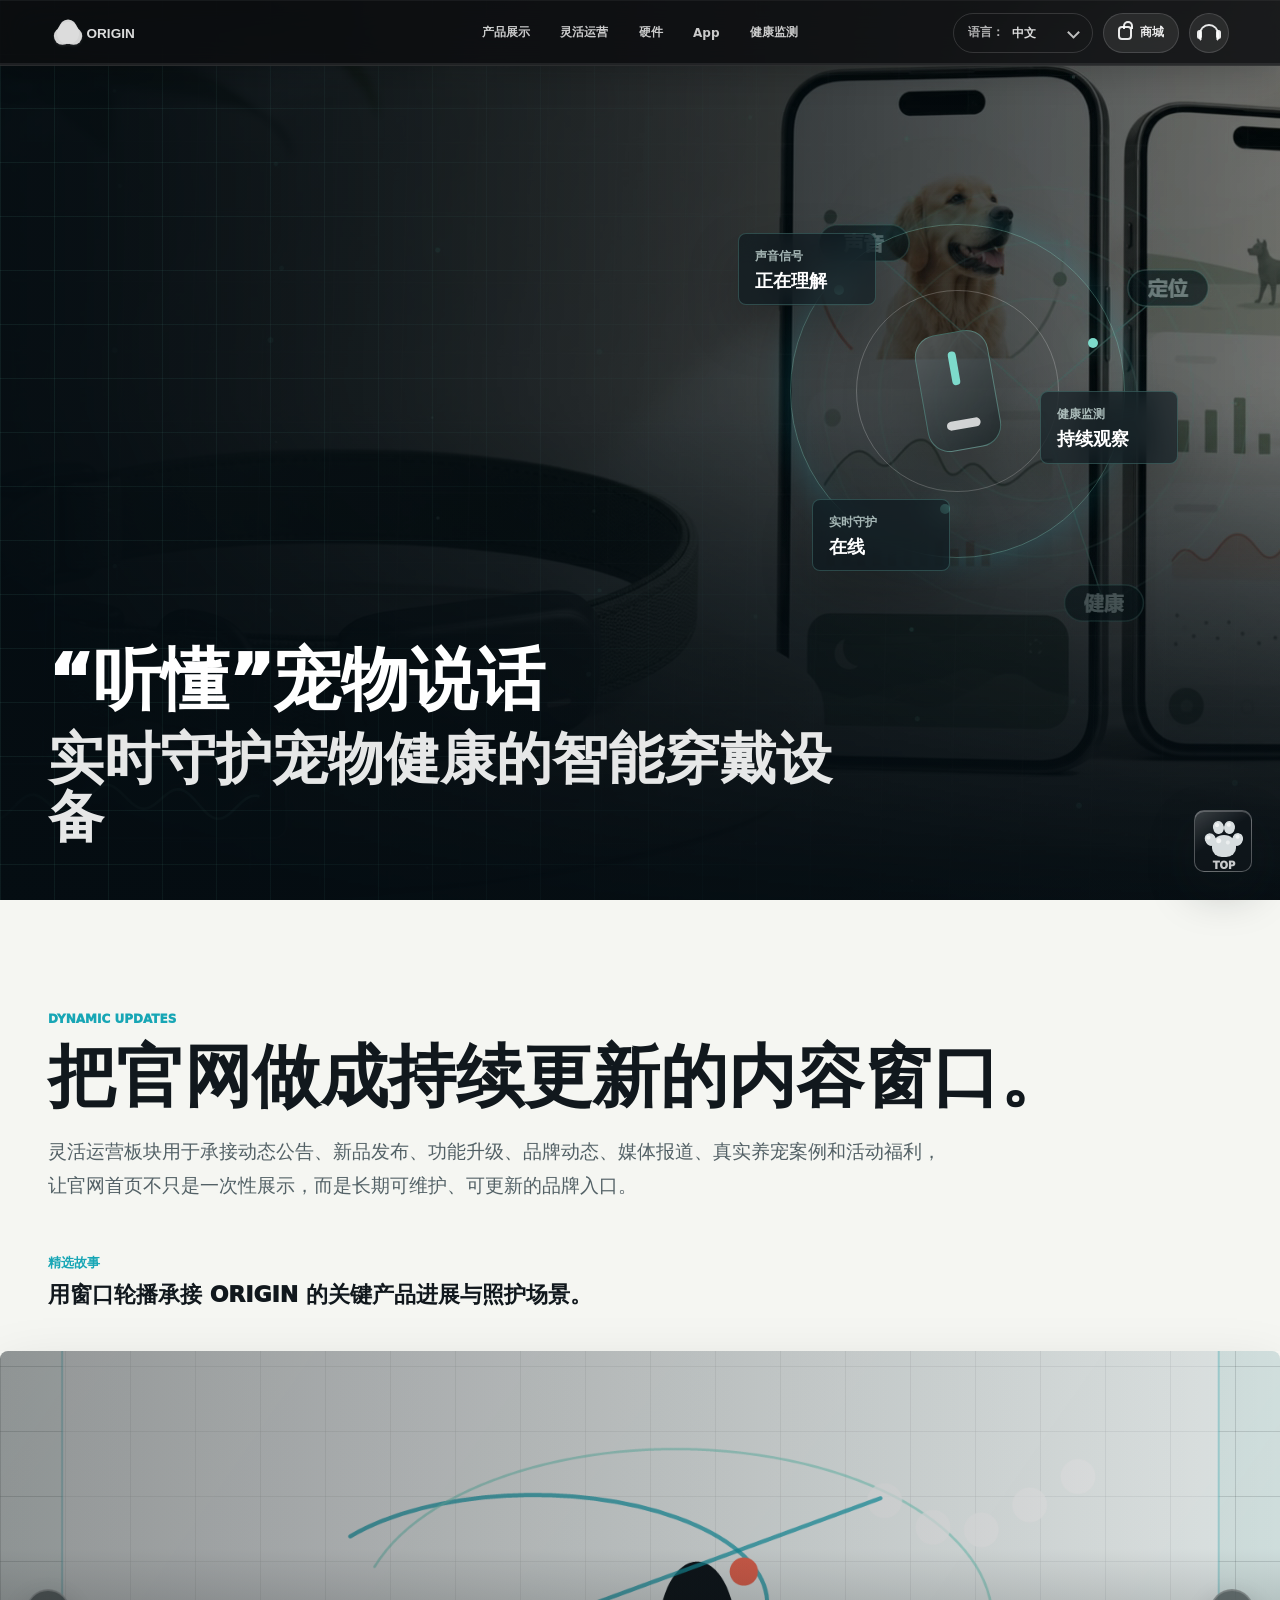
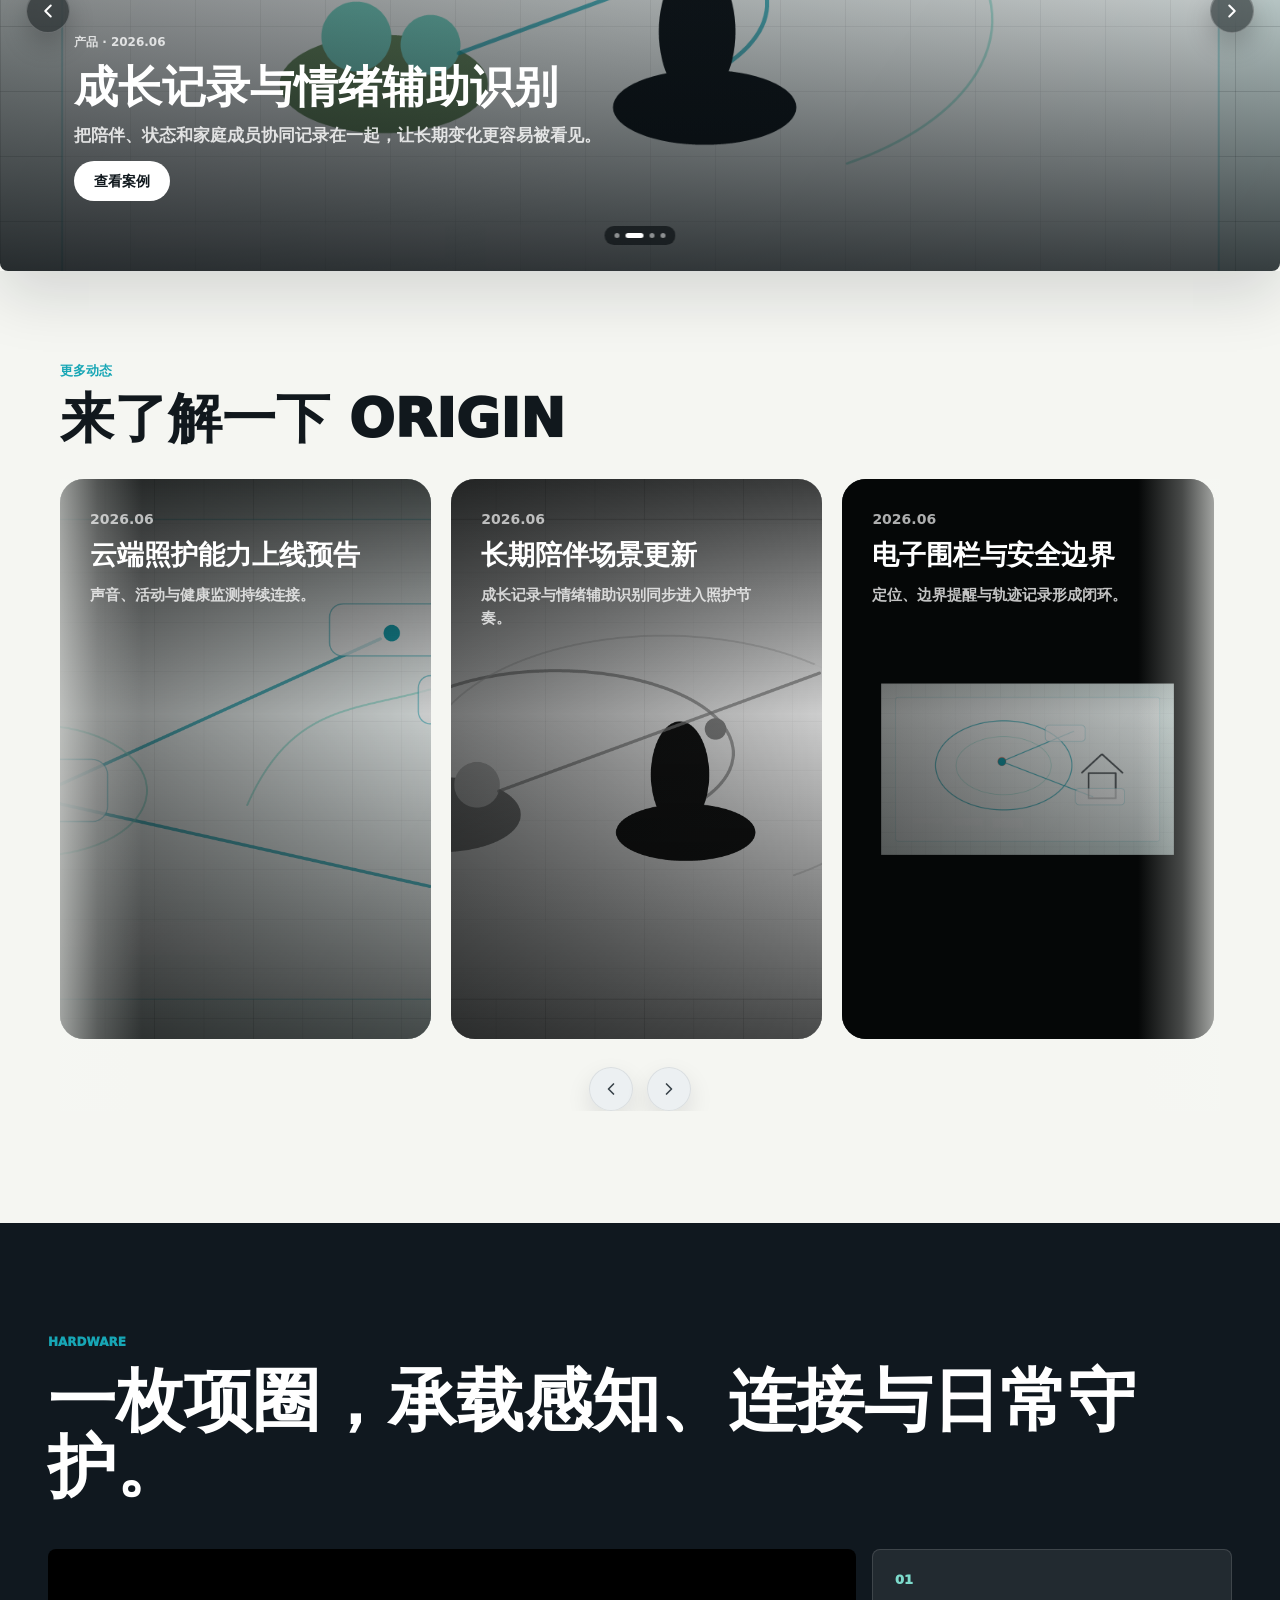
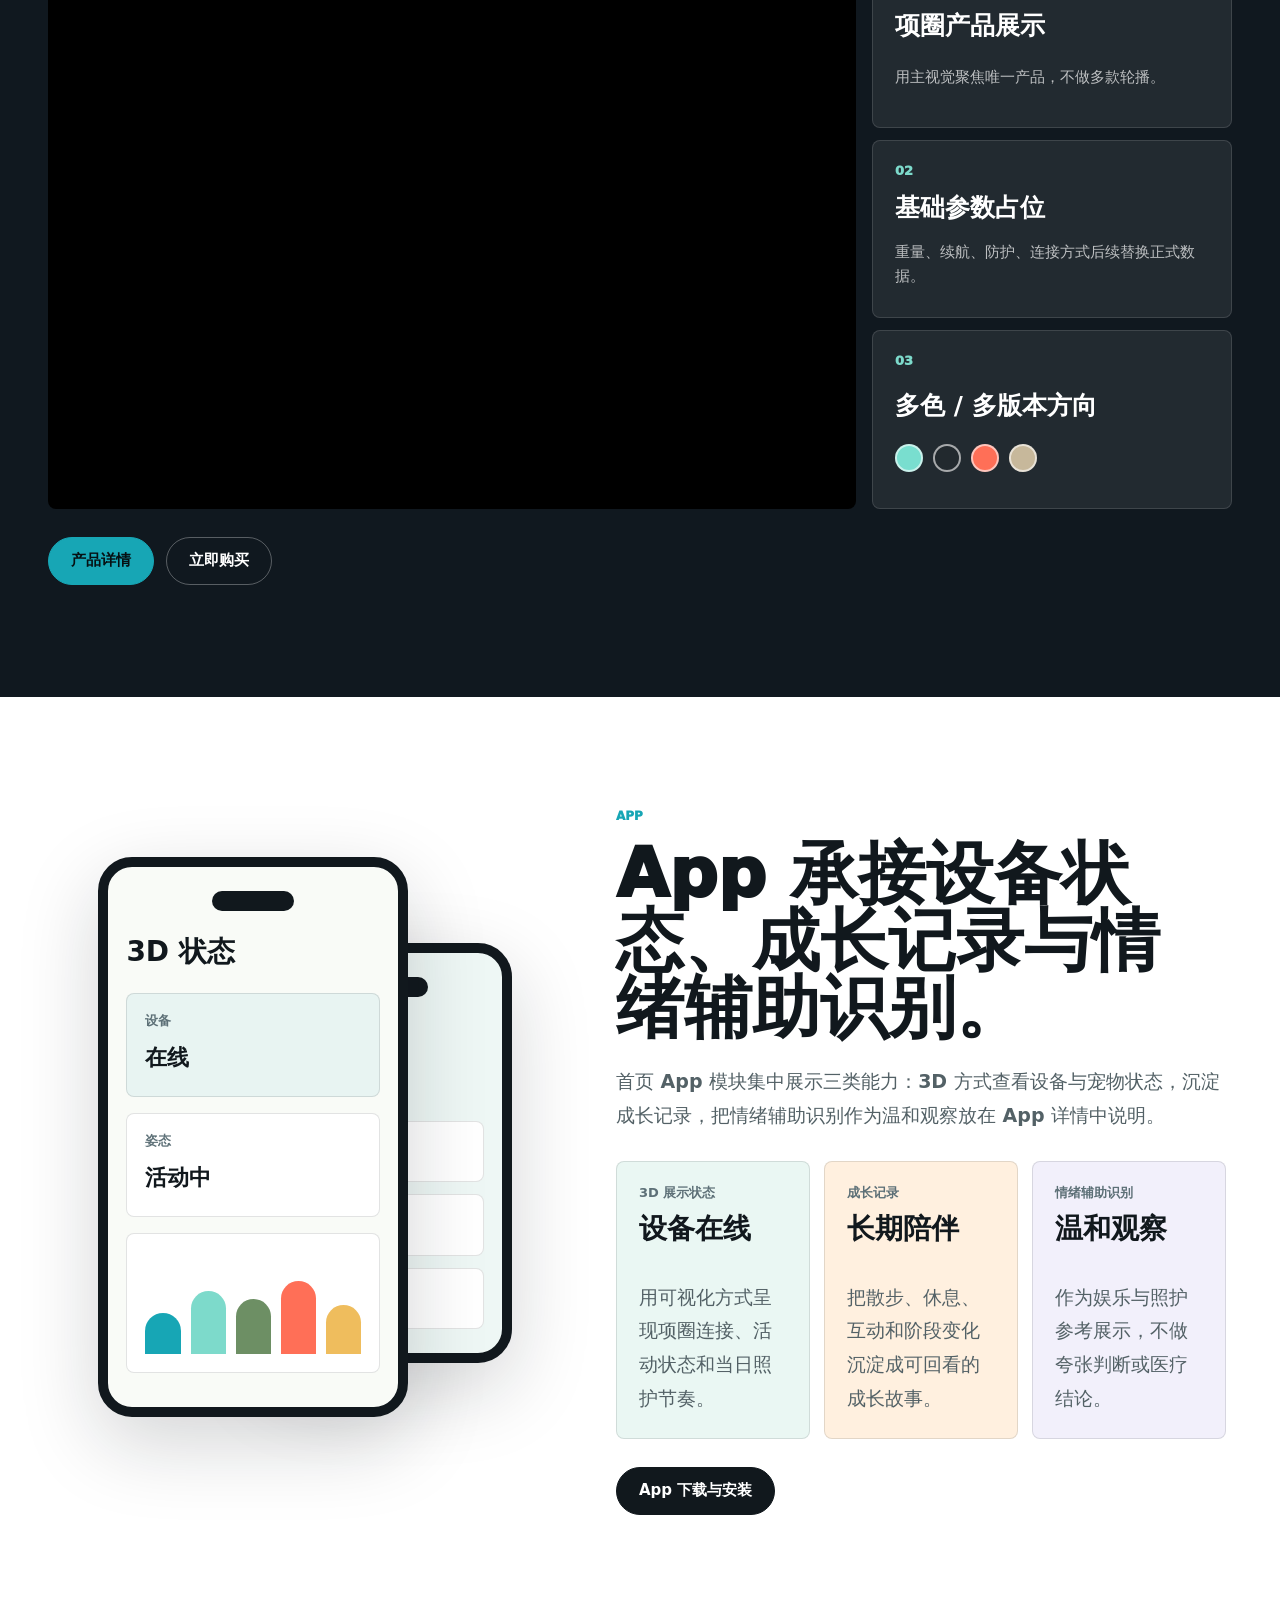
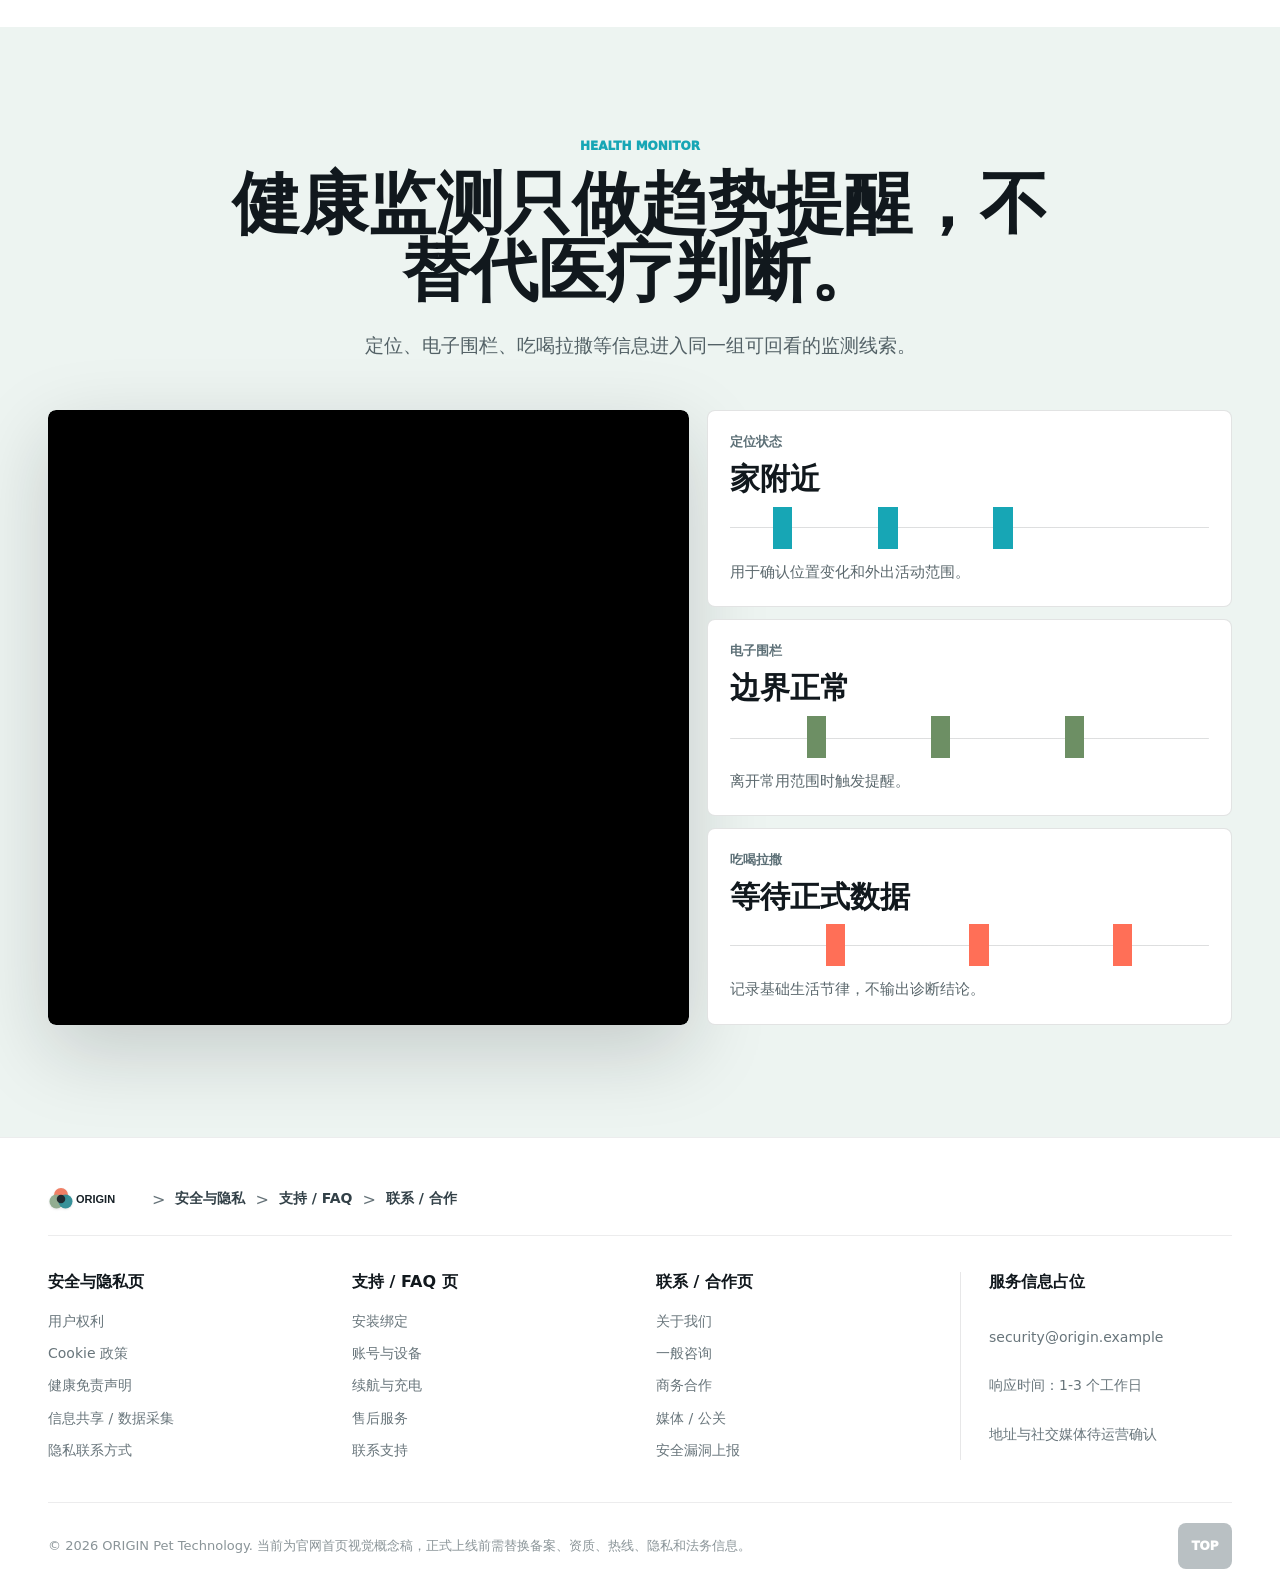
==== commit d6a904f8: "Update company carousel section" ====
--- a/index.html
+++ b/index.html
@@ -106,111 +106,153 @@
         <div class="company-visual company-carousel company-lite-carousel" aria-label="最新动态轻量轮播">
           <div class="company-module-label">
             <span>精选故事</span>
-            <strong>用大图呈现 ORIGIN 的关键产品进展与照护场景。</strong>
-          </div>
-
-          <div class="company-feature-shell">
-            <div class="company-carousel-viewport company-feature-viewport">
+            <strong>用窗口轮播承接 ORIGIN 的关键产品进展与照护场景。</strong>
+          </div>
+
+          <div class="company-focus-shell">
+            <div class="company-carousel-viewport company-focus-viewport">
               <div class="company-carousel-track" id="companyCarouselTrack">
-                <article class="company-slide company-feature-slide" aria-label="第一组主打内容">
-                  <a class="company-feature-card company-feature-card-main" href="./brand-stories.html#cloud">
-                    <img src="./assets/origin-company-carousel-cloud.png" alt="ORIGIN 云端照护能力视觉图" />
-                    <div>
-                      <time datetime="2026-06">主推 · 2026.06</time>
-                      <h3>云端照护能力上线预告</h3>
-                      <p>围绕声音、活动与健康监测建立连续观察，让家庭照护从零散记录变成可追踪的日常。</p>
-                    </div>
-                  </a>
-                  <div class="company-feature-stack">
-                    <a class="company-feature-card" href="./brand-stories.html#companion">
-                      <img src="./assets/origin-company-carousel-companion.png" alt="ORIGIN 长期陪伴场景视觉图" />
-                      <div>
-                        <time datetime="2026-06">产品</time>
-                        <h3>长期陪伴场景更新</h3>
-                      </div>
-                    </a>
-                    <a class="company-feature-card" href="./brand-stories.html#geofence">
-                      <img src="./assets/origin-company-carousel-geofence.png" alt="ORIGIN 电子围栏与位置守护视觉图" />
-                      <div>
-                        <time datetime="2026-06">守护</time>
-                        <h3>位置守护与电子围栏</h3>
-                      </div>
-                    </a>
-                  </div>
-                </article>
-
-                <article class="company-slide company-feature-slide" aria-label="第二组主打内容">
-                  <a class="company-feature-card company-feature-card-main" href="./brand-stories.html#companion">
-                    <img src="./assets/origin-draft-ai-health.png" alt="ORIGIN 健康监测记录视觉图" />
-                    <div>
-                      <time datetime="2026-07">主推 · 2026.07</time>
-                      <h3>健康监测记录</h3>
-                      <p>将吃饭、喝水、动静态状态转化成连续趋势，为异常变化提供更早的观察线索。</p>
-                    </div>
-                  </a>
-                  <div class="company-feature-stack">
-                    <a class="company-feature-card" href="./brand-stories.html#cloud">
-                      <img src="./assets/origin-collar-app-concept.png" alt="ORIGIN App 与智能项圈视觉图" />
-                      <div>
-                        <time datetime="2026-07">App</time>
-                        <h3>App 照护看板</h3>
-                      </div>
-                    </a>
-                    <a class="company-feature-card is-placeholder" href="./brand-stories.html#geofence">
-                      <div>
-                        <time>即将更新</time>
-                        <h3>更多品牌资讯</h3>
-                        <p>上线初期可保留占位，后续替换为活动、媒体报道或产品公告。</p>
-                      </div>
-                    </a>
+                <article class="company-slide company-focus-slide" aria-label="云端照护能力上线预告">
+                  <img src="./assets/origin-collar-app-concept.png" alt="ORIGIN App 与智能项圈动态照护视觉图" />
+                  <div class="company-focus-copy">
+                    <time datetime="2026-06">主推 · 2026.06</time>
+                    <h3>云端照护能力上线预告</h3>
+                    <p>围绕声音、活动与健康监测建立连续观察，让家庭照护从零散记录变成可追踪的日常。</p>
+                    <a class="company-focus-link" href="./brand-stories.html">了解更多</a>
+                  </div>
+                </article>
+
+                <article class="company-slide company-focus-slide" aria-label="成长记录与情绪辅助识别">
+                  <img src="./assets/origin-company-carousel-companion.png" alt="ORIGIN 长期陪伴场景视觉图" />
+                  <div class="company-focus-copy">
+                    <time datetime="2026-06">产品 · 2026.06</time>
+                    <h3>成长记录与情绪辅助识别</h3>
+                    <p>把陪伴、状态和家庭成员协同记录在一起，让长期变化更容易被看见。</p>
+                    <a class="company-focus-link" href="./brand-stories.html">查看案例</a>
+                  </div>
+                </article>
+
+                <article class="company-slide company-focus-slide" aria-label="电子围栏与安全边界">
+                  <img src="./assets/origin-company-carousel-geofence.png" alt="ORIGIN 电子围栏与位置守护视觉图" />
+                  <div class="company-focus-copy">
+                    <time datetime="2026-07">守护 · 2026.07</time>
+                    <h3>电子围栏与安全边界</h3>
+                    <p>定位、边界提醒与轨迹记录形成闭环，让户外活动更安心、更可回溯。</p>
+                    <a class="company-focus-link" href="#health">查看能力</a>
+                  </div>
+                </article>
+
+                <article class="company-slide company-focus-slide" aria-label="App 照护看板">
+                  <img src="./assets/origin-draft-ai-health.png" alt="ORIGIN 健康监测记录视觉图" />
+                  <div class="company-focus-copy">
+                    <time datetime="2026-07">App · 2026.07</time>
+                    <h3>健康监测与照护看板</h3>
+                    <p>吃饭、喝水、动静态和健康监测统一汇总，给主人一眼可读的照护入口。</p>
+                    <a class="company-focus-link" href="#app">查看 App</a>
                   </div>
                 </article>
               </div>
             </div>
 
-            <div class="company-carousel-controls company-feature-controls" aria-label="最新动态轮播控制">
+            <div class="company-focus-arrows" aria-label="重点内容轮播切换">
               <button type="button" id="companyCarouselPrev" aria-label="上一组">
                 <svg viewBox="0 0 24 24" aria-hidden="true"><path d="m15 18-6-6 6-6" /></svg>
               </button>
               <button type="button" id="companyCarouselNext" aria-label="下一组">
                 <svg viewBox="0 0 24 24" aria-hidden="true"><path d="m9 6 6 6-6 6" /></svg>
               </button>
-              <div class="company-carousel-dots" id="companyCarouselDots"></div>
-              <span>轮播切换</span>
-            </div>
+            </div>
+            <div class="company-carousel-dots company-focus-dots" id="companyCarouselDots" aria-label="重点内容分页"></div>
           </div>
 
           <div class="company-daily-block">
-            <div class="company-module-label">
-              <span>更多动态</span>
-              <strong>持续更新产品进展、照护记录与品牌资讯。</strong>
-            </div>
-            <div class="company-daily-grid">
-              <article class="company-update-card">
-                <img src="./assets/origin-company-carousel-cloud.png" alt="ORIGIN 云端照护能力视觉图" />
-                <div>
-                  <time datetime="2026-06">2026.06</time>
-                  <h3>云端照护能力上线预告</h3>
-                  <p>声音、活动与健康监测持续连接。</p>
-                </div>
-              </article>
-              <article class="company-update-card">
-                <img src="./assets/origin-company-carousel-companion.png" alt="ORIGIN 长期陪伴场景视觉图" />
-                <div>
-                  <time datetime="2026-06">2026.06</time>
-                  <h3>长期陪伴场景更新</h3>
-                  <p>成长记录与情绪辅助识别同步进入照护节奏。</p>
-                </div>
-              </article>
-              <article class="company-update-card">
-                <img src="./assets/origin-company-carousel-geofence.png" alt="ORIGIN 电子围栏与位置守护视觉图" />
-                <div>
-                  <time datetime="2026-06">2026.06</time>
-                  <h3>电子围栏与安全边界</h3>
-                  <p>定位、边界提醒与轨迹记录形成闭环。</p>
-                </div>
-              </article>
-            </div>
+            <div class="company-rail-head">
+              <div class="company-module-label">
+                <span>更多动态</span>
+                <strong>来了解一下 ORIGIN</strong>
+              </div>
+            </div>
+
+            <div class="company-rail-viewport" aria-label="多卡片滑动展示区">
+              <div class="company-daily-grid company-rail-track" id="companyRailTrack">
+                <article class="company-update-card" role="button" tabindex="0" data-detail="通过云端能力把佩戴设备、App 与家庭成员提醒连接起来，适合承接新品发布、服务升级和运营公告。" data-points="云端同步|家庭提醒|长期记录">
+                  <img src="./assets/origin-company-carousel-cloud.png" alt="ORIGIN 云端照护能力视觉图" />
+                  <div>
+                    <time datetime="2026-06">2026.06</time>
+                    <h3>云端照护能力上线预告</h3>
+                    <p>声音、活动与健康监测持续连接。</p>
+                  </div>
+                </article>
+                <article class="company-update-card" role="button" tabindex="0" data-detail="把成长记录、情绪辅助识别和日常状态放在同一条时间线上，让长期变化更容易被家庭成员看见。" data-points="成长记录|情绪辅助|家庭协同">
+                  <img src="./assets/origin-company-carousel-companion.png" alt="ORIGIN 长期陪伴场景视觉图" />
+                  <div>
+                    <time datetime="2026-06">2026.06</time>
+                    <h3>长期陪伴场景更新</h3>
+                    <p>成长记录与情绪辅助识别同步进入照护节奏。</p>
+                  </div>
+                </article>
+                <article class="company-update-card" role="button" tabindex="0" data-detail="围绕家、常去地点和户外活动设置安全边界，帮助主人更快发现异常离开或长时间停留。" data-points="位置守护|边界提醒|轨迹回溯">
+                  <img src="./assets/origin-company-carousel-geofence.png" alt="ORIGIN 电子围栏与位置守护视觉图" />
+                  <div>
+                    <time datetime="2026-06">2026.06</time>
+                    <h3>电子围栏与安全边界</h3>
+                    <p>定位、边界提醒与轨迹记录形成闭环。</p>
+                  </div>
+                </article>
+                <article class="company-update-card" role="button" tabindex="0" data-detail="将吃饭、喝水、动静态变化与健康趋势放进同一个看板，帮助照护者快速理解今天是否和平时不同。" data-points="吃饭喝水|动静态记录|趋势看板">
+                  <img src="./assets/origin-draft-ai-health.png" alt="ORIGIN 健康监测记录视觉图" />
+                  <div>
+                    <time datetime="2026-07">2026.07</time>
+                    <h3>健康趋势看板预览</h3>
+                    <p>把吃饭、喝水、动静态变化放进同一个照护时间线。</p>
+                  </div>
+                </article>
+                <article class="company-update-card" role="button" tabindex="0" data-detail="围绕家庭常用地点、散步路线和户外活动记录生成位置回顾，减少找不到宠物状态的焦虑。" data-points="实时定位|路线记录|异常提醒">
+                  <img src="./assets/origin-draft-location-map.png" alt="ORIGIN 定位与轨迹展示视觉图" />
+                  <div>
+                    <time datetime="2026-07">2026.07</time>
+                    <h3>定位轨迹能力展示</h3>
+                    <p>围绕家庭常用地点和户外活动记录，形成更清晰的位置回溯。</p>
+                  </div>
+                </article>
+                <article class="company-update-card" role="button" tabindex="0" data-detail="后续可承接真实用户案例、媒体报道、活动福利和品牌故事，让官网成为持续更新的内容窗口。" data-points="用户案例|媒体报道|品牌故事">
+                  <img src="./assets/origin-lifestyle-collar-dog.png" alt="佩戴 ORIGIN 智能项圈的宠物生活方式视觉图" />
+                  <div>
+                    <time datetime="2026-08">2026.08</time>
+                    <h3>真实照护故事招募</h3>
+                    <p>后续可承接用户案例、媒体报道和活动福利等运营内容。</p>
+                  </div>
+                </article>
+              </div>
+              <div class="company-carousel-controls company-rail-controls" aria-label="更多动态滑动控制">
+                <button type="button" id="companyRailPrev" aria-label="向左滑动更多动态">
+                  <svg viewBox="0 0 24 24" aria-hidden="true"><path d="m15 18-6-6 6-6" /></svg>
+                </button>
+                <button type="button" id="companyRailNext" aria-label="向右滑动更多动态">
+                  <svg viewBox="0 0 24 24" aria-hidden="true"><path d="m9 6 6 6-6 6" /></svg>
+                </button>
+              </div>
+            </div>
+          </div>
+
+          <div class="company-detail-overlay" id="companyDetailOverlay" aria-hidden="true">
+            <article class="company-detail-panel" role="dialog" aria-modal="true" aria-labelledby="companyDetailTitle">
+              <button class="company-detail-close" type="button" id="companyDetailClose" aria-label="关闭详情">
+                <svg viewBox="0 0 24 24" aria-hidden="true">
+                  <path d="m6 6 12 12M18 6 6 18" />
+                </svg>
+              </button>
+              <div class="company-detail-media">
+                <img id="companyDetailImage" src="" alt="" />
+              </div>
+              <div class="company-detail-copy">
+                <time id="companyDetailDate"></time>
+                <span>内容详情</span>
+                <h3 id="companyDetailTitle"></h3>
+                <p id="companyDetailSummary"></p>
+                <div class="company-detail-points" id="companyDetailPoints"></div>
+              </div>
+            </article>
           </div>
         </div>
       </section>
@@ -426,6 +468,18 @@
       const companyPrev = document.getElementById("companyCarouselPrev");
       const companyNext = document.getElementById("companyCarouselNext");
       const companyDots = document.getElementById("companyCarouselDots");
+      const companyRailTrack = document.getElementById("companyRailTrack");
+      const companyRailPrev = document.getElementById("companyRailPrev");
+      const companyRailNext = document.getElementById("companyRailNext");
+      const companyDetailOverlay = document.getElementById("companyDetailOverlay");
+      const companyDetailClose = document.getElementById("companyDetailClose");
+      const companyDetailImage = document.getElementById("companyDetailImage");
+      const companyDetailDate = document.getElementById("companyDetailDate");
+      const companyDetailTitle = document.getElementById("companyDetailTitle");
+      const companyDetailSummary = document.getElementById("companyDetailSummary");
+      const companyDetailPoints = document.getElementById("companyDetailPoints");
+      const companyDetailCards = [...document.querySelectorAll(".company-rail-track .company-update-card")];
+      let companyLastFocused = null;
 
       const updateProgress = () => {
         const max = document.documentElement.scrollHeight - window.innerHeight;
@@ -479,6 +533,97 @@
         updateCompanyCarousel();
       }
 
+      if (companyRailTrack && companyRailPrev && companyRailNext) {
+        const getRailStep = () => {
+          const firstCard = companyRailTrack.querySelector(".company-update-card");
+          const cardWidth = firstCard ? firstCard.getBoundingClientRect().width : 320;
+          const gap = parseFloat(window.getComputedStyle(companyRailTrack).columnGap) || 0;
+          return cardWidth + gap;
+        };
+
+        const scrollRail = (direction) => {
+          companyRailTrack.scrollBy({
+            left: direction * getRailStep(),
+            behavior: "smooth",
+          });
+        };
+
+        companyRailPrev.addEventListener("click", () => scrollRail(-1));
+        companyRailNext.addEventListener("click", () => scrollRail(1));
+      }
+
+      if (
+        companyDetailOverlay &&
+        companyDetailClose &&
+        companyDetailImage &&
+        companyDetailDate &&
+        companyDetailTitle &&
+        companyDetailSummary &&
+        companyDetailPoints
+      ) {
+        const setDetailPoints = (points = "") => {
+          companyDetailPoints.replaceChildren();
+          points
+            .split("|")
+            .map((point) => point.trim())
+            .filter(Boolean)
+            .forEach((point) => {
+              const item = document.createElement("span");
+              item.textContent = point;
+              companyDetailPoints.appendChild(item);
+            });
+        };
+
+        const openCompanyDetail = (card) => {
+          const image = card.querySelector("img");
+          const date = card.querySelector("time");
+          const title = card.querySelector("h3");
+          const summary = card.querySelector("p");
+
+          if (!image || !date || !title || !summary) return;
+
+          companyLastFocused = document.activeElement instanceof HTMLElement ? document.activeElement : null;
+          companyDetailImage.src = image.getAttribute("src");
+          companyDetailImage.alt = image.alt;
+          companyDetailDate.textContent = date.textContent;
+          companyDetailDate.dateTime = date.getAttribute("datetime") || "";
+          companyDetailTitle.textContent = title.textContent;
+          companyDetailSummary.textContent = card.dataset.detail || summary.textContent;
+          setDetailPoints(card.dataset.points);
+
+          companyDetailOverlay.classList.add("is-open");
+          companyDetailOverlay.setAttribute("aria-hidden", "false");
+          document.body.classList.add("has-company-detail");
+          window.requestAnimationFrame(() => companyDetailClose.focus({ preventScroll: true }));
+        };
+
+        const closeCompanyDetail = () => {
+          if (!companyDetailOverlay.classList.contains("is-open")) return;
+
+          companyDetailOverlay.classList.remove("is-open");
+          companyDetailOverlay.setAttribute("aria-hidden", "true");
+          document.body.classList.remove("has-company-detail");
+          if (companyLastFocused) companyLastFocused.focus({ preventScroll: true });
+        };
+
+        companyDetailCards.forEach((card) => {
+          card.addEventListener("click", () => openCompanyDetail(card));
+          card.addEventListener("keydown", (event) => {
+            if (event.key !== "Enter" && event.key !== " ") return;
+            event.preventDefault();
+            openCompanyDetail(card);
+          });
+        });
+
+        companyDetailClose.addEventListener("click", closeCompanyDetail);
+        companyDetailOverlay.addEventListener("click", (event) => {
+          if (event.target === companyDetailOverlay) closeCompanyDetail();
+        });
+        window.addEventListener("keydown", (event) => {
+          if (event.key === "Escape") closeCompanyDetail();
+        });
+      }
+
       pawTop.addEventListener("click", (event) => {
         event.preventDefault();
         window.scrollTo({ top: 0, behavior: "auto" });
--- a/origin-ai-care.css
+++ b/origin-ai-care.css
@@ -768,22 +768,29 @@
   background: #fff;
   border: 1px solid var(--line);
   border-radius: 999px;
+  box-shadow: 0 10px 24px rgba(17, 24, 29, 0.08);
   color: var(--ink);
   cursor: pointer;
   display: inline-flex;
   height: 38px;
   justify-content: center;
+  transition:
+    background 240ms ease,
+    border-color 240ms ease,
+    box-shadow 240ms ease,
+    color 240ms ease,
+    transform 240ms ease;
   width: 38px;
 }
 
 .company-carousel-controls svg {
   fill: none;
-  height: 19px;
+  height: 20px;
   stroke: currentColor;
   stroke-linecap: round;
   stroke-linejoin: round;
   stroke-width: 2;
-  width: 19px;
+  width: 20px;
 }
 
 .company-carousel-dots {
@@ -1154,6 +1161,581 @@
   font-size: 14px;
   font-weight: 560;
   line-height: 1.58;
+}
+
+.company-daily-block {
+  margin: 74px auto 0;
+  max-width: min(1280px, calc(100vw - 120px));
+  min-width: 0;
+  position: relative;
+  width: 100%;
+}
+
+.company-focus-shell {
+  background: transparent;
+  border: 0;
+  border-radius: 0;
+  box-shadow: 0 24px 58px rgba(17, 24, 29, 0.14);
+  box-sizing: border-box;
+  margin-left: calc(50% - 50vw);
+  margin-right: calc(50% - 50vw);
+  max-width: none;
+  min-width: 0;
+  overflow: hidden;
+  padding: 0;
+  position: relative;
+  width: 100vw;
+}
+
+.company-focus-viewport {
+  border-radius: 0;
+  height: clamp(390px, 43vw, 520px);
+  min-height: 0;
+}
+
+.company-focus-shell .company-carousel-track {
+  height: 100%;
+}
+
+.company-focus-slide {
+  border-radius: 0;
+  display: block;
+  height: 100%;
+  min-height: 0;
+  overflow: hidden;
+  position: relative;
+}
+
+.company-focus-slide::after {
+  background:
+    linear-gradient(0deg, rgba(5, 10, 13, 0.78), rgba(5, 10, 13, 0.1) 62%),
+    linear-gradient(90deg, rgba(5, 10, 13, 0.36), rgba(5, 10, 13, 0));
+  content: "";
+  inset: 0;
+  position: absolute;
+}
+
+.company-focus-slide img {
+  aspect-ratio: auto;
+  border: 0;
+  border-radius: 0;
+  height: 100%;
+  inset: 0;
+  object-fit: cover;
+  position: absolute;
+  width: 100%;
+}
+
+.company-focus-copy {
+  bottom: 70px;
+  display: grid;
+  gap: 12px;
+  left: max(54px, calc((100vw - var(--max)) / 2 + 54px));
+  max-width: 650px;
+  position: absolute;
+  right: max(220px, calc((100vw - var(--max)) / 2 + 220px));
+  z-index: 1;
+}
+
+.company-focus-copy time {
+  color: rgba(255, 255, 255, 0.78);
+  font-size: 12px;
+  font-weight: 860;
+}
+
+.company-focus-copy h3 {
+  color: #fff;
+  font-size: 44px;
+  font-weight: 940;
+  line-height: 1.08;
+}
+
+.company-focus-copy p {
+  color: rgba(255, 255, 255, 0.82);
+  font-size: 17px;
+  font-weight: 650;
+  line-height: 1.58;
+}
+
+.company-focus-link {
+  align-items: center;
+  background: #fff;
+  border-radius: 999px;
+  color: #10181d;
+  display: inline-flex;
+  font-size: 14px;
+  font-weight: 880;
+  justify-content: center;
+  justify-self: start;
+  line-height: 1;
+  min-height: 40px;
+  padding: 0 20px;
+  text-decoration: none;
+  transition:
+    background 220ms ease,
+    transform 220ms ease;
+}
+
+.company-focus-link:hover,
+.company-focus-link:focus-visible {
+  background: #dff6f4;
+  transform: translateY(-1px);
+}
+
+.company-focus-arrows {
+  align-items: center;
+  background: transparent;
+  display: flex;
+  height: 58px;
+  justify-content: space-between;
+  left: 26px;
+  padding: 0;
+  pointer-events: none;
+  position: absolute;
+  right: 26px;
+  top: 50%;
+  transform: translateY(-50%);
+  z-index: 2;
+}
+
+.company-focus-arrows button {
+  align-items: center;
+  background: rgba(5, 10, 13, 0.5);
+  border: 1px solid rgba(255, 255, 255, 0.22);
+  border-radius: 999px;
+  box-shadow:
+    0 12px 26px rgba(0, 0, 0, 0.22),
+    inset 0 1px 0 rgba(255, 255, 255, 0.16);
+  color: #fff;
+  cursor: pointer;
+  display: inline-flex;
+  height: 44px;
+  justify-content: center;
+  pointer-events: auto;
+  transition:
+    background 220ms ease,
+    border-color 220ms ease,
+    box-shadow 220ms ease,
+    transform 220ms ease;
+  width: 44px;
+  -webkit-backdrop-filter: blur(10px);
+  backdrop-filter: blur(10px);
+}
+
+.company-focus-arrows button:hover,
+.company-focus-arrows button:focus-visible {
+  background: rgba(5, 10, 13, 0.66);
+  border-color: rgba(255, 255, 255, 0.34);
+  box-shadow:
+    0 16px 34px rgba(0, 0, 0, 0.26),
+    inset 0 1px 0 rgba(255, 255, 255, 0.2);
+  outline: 0;
+  transform: scale(1.04);
+}
+
+.company-focus-arrows svg {
+  fill: none;
+  height: 22px;
+  stroke: currentColor;
+  stroke-linecap: round;
+  stroke-linejoin: round;
+  stroke-width: 2.2;
+  width: 22px;
+}
+
+.company-focus-dots {
+  align-items: center;
+  background: rgba(5, 10, 13, 0.62);
+  border-radius: 999px;
+  bottom: 26px;
+  display: flex;
+  gap: 6px;
+  left: 50%;
+  padding: 7px 10px;
+  position: absolute;
+  transform: translateX(-50%);
+  z-index: 2;
+  -webkit-backdrop-filter: blur(14px);
+  backdrop-filter: blur(14px);
+}
+
+.company-focus-dots button {
+  background: rgba(255, 255, 255, 0.5);
+  border: 0;
+  border-radius: 999px;
+  height: 5px;
+  padding: 0;
+  transition:
+    background 180ms ease,
+    width 180ms ease;
+  width: 5px;
+}
+
+.company-focus-dots button[aria-current] {
+  background: #fff;
+  width: 18px;
+}
+
+.company-rail-head {
+  align-items: start;
+  display: flex;
+  gap: 24px;
+  justify-content: space-between;
+  margin: 0;
+  max-width: none;
+  min-width: 0;
+  padding: 0;
+}
+
+.company-rail-head .company-module-label {
+  margin-bottom: 32px;
+}
+
+.company-rail-head .company-module-label span {
+  margin-bottom: 12px;
+}
+
+.company-rail-head .company-module-label strong {
+  font-size: clamp(38px, 4.2vw, 58px);
+  letter-spacing: 0;
+  line-height: 1.05;
+}
+
+.company-rail-controls {
+  display: flex;
+  gap: 14px;
+  justify-content: center;
+  margin-top: 24px;
+  padding: 0;
+  pointer-events: auto;
+  position: static;
+  transform: none;
+}
+
+.company-rail-viewport {
+  max-width: 100%;
+  min-width: 0;
+  overflow: hidden;
+  position: relative;
+  width: 100%;
+}
+
+.company-rail-viewport::before,
+.company-rail-viewport::after {
+  content: "";
+  inset-block: 0;
+  pointer-events: none;
+  position: absolute;
+  width: min(8vw, 82px);
+  z-index: 2;
+}
+
+.company-rail-viewport::before {
+  background: linear-gradient(90deg, rgba(245, 247, 243, 0.58) 0%, rgba(245, 247, 243, 0.22) 46%, rgba(245, 247, 243, 0) 100%);
+  left: 0;
+}
+
+.company-rail-viewport::after {
+  background: linear-gradient(270deg, rgba(245, 247, 243, 0.72) 0%, rgba(245, 247, 243, 0.28) 46%, rgba(245, 247, 243, 0) 100%);
+  right: 0;
+}
+
+.company-daily-grid.company-rail-track {
+  box-sizing: border-box;
+  display: flex;
+  gap: 20px;
+  grid-template-columns: none;
+  max-width: 100%;
+  min-width: 0;
+  overscroll-behavior-x: contain;
+  overflow-x: auto;
+  padding: 0 0 4px;
+  scroll-behavior: smooth;
+  scroll-snap-type: none;
+  scrollbar-width: none;
+  width: 100%;
+}
+
+.company-daily-grid.company-rail-track::-webkit-scrollbar {
+  display: none;
+}
+
+.company-rail-track .company-update-card {
+  background: #050707;
+  border: 0;
+  border-radius: 24px;
+  box-shadow: none;
+  color: #fff;
+  cursor: pointer;
+  display: block;
+  flex: 0 0 clamp(330px, 29vw, 374px);
+  flex-shrink: 0;
+  min-height: 560px;
+  overflow: hidden;
+  padding: 0;
+  position: relative;
+  scroll-snap-align: none;
+  transition: transform 0.32s ease, box-shadow 0.32s ease;
+}
+
+.company-rail-track .company-update-card:hover,
+.company-rail-track .company-update-card:focus-visible {
+  box-shadow: 0 22px 52px rgba(5, 7, 7, 0.16);
+  outline: 0;
+  transform: translateY(-4px);
+}
+
+.company-rail-track .company-update-card:focus-visible {
+  box-shadow: 0 0 0 3px rgba(11, 177, 198, 0.36), 0 22px 52px rgba(5, 7, 7, 0.16);
+}
+
+.company-rail-track .company-update-card::after {
+  background:
+    linear-gradient(180deg, rgba(5, 7, 7, 0.78) 0%, rgba(5, 7, 7, 0.2) 42%, rgba(5, 7, 7, 0.72) 100%),
+    linear-gradient(90deg, rgba(5, 7, 7, 0.46), rgba(5, 7, 7, 0));
+  content: "";
+  inset: 0;
+  position: absolute;
+  z-index: 1;
+}
+
+.company-rail-track .company-update-card > div {
+  display: grid;
+  gap: 12px;
+  left: 30px;
+  padding: 0;
+  position: absolute;
+  right: 30px;
+  top: 32px;
+  z-index: 2;
+}
+
+.company-rail-track .company-update-card img {
+  aspect-ratio: auto;
+  border-radius: 0;
+  height: 100%;
+  inset: 0;
+  margin: 0;
+  object-fit: cover;
+  position: absolute;
+  transform: scale(1.02);
+  width: 100%;
+}
+
+.company-rail-track .company-update-card:nth-child(2) img,
+.company-rail-track .company-update-card:nth-child(5) img {
+  filter: grayscale(1) contrast(1.05);
+}
+
+.company-rail-track .company-update-card:nth-child(3) img {
+  object-fit: contain;
+  padding: 96px 42px 76px;
+}
+
+.company-rail-track .company-update-card:nth-child(4) img {
+  object-position: center bottom;
+}
+
+.company-rail-track .company-update-card time {
+  color: rgba(255, 255, 255, 0.68);
+  font-size: 14px;
+  font-weight: 860;
+}
+
+.company-rail-track .company-update-card h3 {
+  color: #fff;
+  font-size: 27px;
+  font-weight: 920;
+  line-height: 1.22;
+  max-width: 270px;
+}
+
+.company-rail-track .company-update-card p {
+  color: rgba(255, 255, 255, 0.76);
+  font-size: 15px;
+  font-weight: 650;
+  line-height: 1.5;
+  max-width: 270px;
+}
+
+.company-rail-controls button {
+  background: rgba(236, 240, 242, 0.9);
+  border: 1px solid rgba(17, 24, 29, 0.08);
+  box-shadow: 0 10px 24px rgba(17, 24, 29, 0.1);
+  color: #39434a;
+  height: 44px;
+  pointer-events: auto;
+  width: 44px;
+}
+
+.company-rail-controls button:hover,
+.company-rail-controls button:focus-visible {
+  background: rgba(255, 255, 255, 0.98);
+  border-color: rgba(17, 24, 29, 0.14);
+  box-shadow: 0 14px 30px rgba(17, 24, 29, 0.14);
+  color: #11181d;
+  outline: 0;
+  transform: translateY(-1px) scale(1.02);
+}
+
+body.has-company-detail {
+  overflow: hidden;
+}
+
+.company-detail-overlay {
+  align-items: center;
+  background: rgba(4, 8, 10, 0.58);
+  display: grid;
+  inset: 0;
+  justify-items: center;
+  opacity: 0;
+  padding: 42px;
+  pointer-events: none;
+  position: fixed;
+  transition: opacity 0.28s ease, visibility 0.28s ease;
+  visibility: hidden;
+  z-index: 120;
+  -webkit-backdrop-filter: blur(18px);
+  backdrop-filter: blur(18px);
+}
+
+.company-detail-overlay.is-open {
+  opacity: 1;
+  pointer-events: auto;
+  visibility: visible;
+}
+
+.company-detail-panel {
+  background: #f5f7f3;
+  border: 1px solid rgba(255, 255, 255, 0.42);
+  border-radius: 28px;
+  box-shadow: 0 34px 100px rgba(0, 0, 0, 0.35);
+  display: grid;
+  grid-template-columns: minmax(0, 1.06fr) minmax(360px, 0.94fr);
+  max-height: calc(100svh - 84px);
+  max-width: 1120px;
+  overflow: hidden;
+  position: relative;
+  transform: translateY(18px) scale(0.98);
+  transition: transform 0.32s cubic-bezier(0.22, 1, 0.36, 1);
+  width: min(1120px, calc(100vw - 84px));
+}
+
+.company-detail-overlay.is-open .company-detail-panel {
+  transform: translateY(0) scale(1);
+}
+
+.company-detail-close {
+  align-items: center;
+  background: rgba(255, 255, 255, 0.88);
+  border: 0;
+  border-radius: 999px;
+  color: #10171b;
+  cursor: pointer;
+  display: inline-flex;
+  height: 42px;
+  justify-content: center;
+  position: absolute;
+  right: 18px;
+  top: 18px;
+  transition: transform 0.24s ease, background 0.24s ease;
+  width: 42px;
+  z-index: 4;
+}
+
+.company-detail-close:hover,
+.company-detail-close:focus-visible {
+  background: #fff;
+  outline: 0;
+  transform: scale(1.05);
+}
+
+.company-detail-close svg {
+  height: 20px;
+  width: 20px;
+}
+
+.company-detail-close path {
+  fill: none;
+  stroke: currentColor;
+  stroke-linecap: round;
+  stroke-width: 2.2;
+}
+
+.company-detail-media {
+  background: #071012;
+  min-height: 560px;
+  overflow: hidden;
+  position: relative;
+}
+
+.company-detail-media::after {
+  background: linear-gradient(90deg, rgba(7, 16, 18, 0) 62%, rgba(7, 16, 18, 0.08));
+  content: "";
+  inset: 0;
+  pointer-events: none;
+  position: absolute;
+}
+
+.company-detail-media img {
+  display: block;
+  height: 100%;
+  object-fit: cover;
+  width: 100%;
+}
+
+.company-detail-copy {
+  align-content: center;
+  display: grid;
+  gap: 18px;
+  min-width: 0;
+  overflow-y: auto;
+  padding: 72px 56px 54px;
+}
+
+.company-detail-copy time {
+  color: var(--brand);
+  font-size: 13px;
+  font-weight: 860;
+  letter-spacing: 0;
+}
+
+.company-detail-copy span {
+  color: rgba(17, 24, 29, 0.5);
+  font-size: 13px;
+  font-weight: 820;
+}
+
+.company-detail-copy h3 {
+  color: var(--ink);
+  font-size: clamp(34px, 3.2vw, 54px);
+  font-weight: 930;
+  letter-spacing: 0;
+  line-height: 1.08;
+}
+
+.company-detail-copy p {
+  color: rgba(17, 24, 29, 0.72);
+  font-size: 17px;
+  font-weight: 650;
+  line-height: 1.75;
+}
+
+.company-detail-points {
+  display: flex;
+  flex-wrap: wrap;
+  gap: 10px;
+  padding-top: 8px;
+}
+
+.company-detail-points span {
+  background: rgba(11, 177, 198, 0.1);
+  border: 1px solid rgba(11, 177, 198, 0.2);
+  border-radius: 999px;
+  color: #08768b;
+  font-size: 13px;
+  font-weight: 820;
+  padding: 9px 13px;
 }
 
 body.immersive-page {
@@ -1924,6 +2506,46 @@
     justify-content: center;
   }
 
+  .company-focus-viewport,
+  .company-focus-slide {
+    height: clamp(360px, 42vw, 470px);
+    min-height: 0;
+  }
+
+  .company-focus-copy {
+    left: 34px;
+    right: 150px;
+  }
+
+  .company-focus-copy h3 {
+    font-size: 34px;
+  }
+
+  .company-daily-block {
+    max-width: calc(100vw - 68px);
+  }
+
+  .company-rail-track .company-update-card {
+    flex-basis: min(350px, 78vw);
+    min-height: 520px;
+  }
+
+  .company-detail-panel {
+    grid-template-columns: 1fr;
+    max-width: 720px;
+    overflow-y: auto;
+  }
+
+  .company-detail-media {
+    max-height: 44svh;
+    min-height: 340px;
+  }
+
+  .company-detail-copy {
+    overflow: visible;
+    padding: 42px 42px 46px;
+  }
+
   .company-daily-grid {
     grid-template-columns: repeat(2, minmax(0, 1fr));
   }
@@ -2108,6 +2730,147 @@
 
   .company-feature-controls {
     justify-content: start;
+  }
+
+  .company-focus-shell {
+    padding: 0;
+  }
+
+  .company-focus-viewport,
+  .company-focus-slide {
+    height: 340px;
+    min-height: 0;
+  }
+
+  .company-focus-copy {
+    bottom: 66px;
+    gap: 7px;
+    left: 20px;
+    max-width: none;
+    right: 20px;
+  }
+
+  .company-focus-copy h3 {
+    font-size: 27px;
+  }
+
+  .company-focus-copy p {
+    font-size: 14px;
+  }
+
+  .company-focus-link {
+    font-size: 13px;
+    min-height: 36px;
+    padding: 0 16px;
+  }
+
+  .company-focus-arrows {
+    height: 48px;
+    left: 10px;
+    padding: 0 8px;
+    right: 10px;
+  }
+
+  .company-focus-arrows button {
+    height: 42px;
+    width: 42px;
+  }
+
+  .company-focus-arrows svg {
+    height: 20px;
+    width: 20px;
+  }
+
+  .company-focus-dots {
+    bottom: 18px;
+  }
+
+  .company-rail-head {
+    display: grid;
+    gap: 8px;
+    padding: 0;
+  }
+
+  .company-rail-head .company-module-label strong {
+    font-size: 34px;
+  }
+
+  .company-daily-block {
+    margin-top: 44px;
+    max-width: calc(100vw - 40px);
+  }
+
+  .company-rail-controls {
+    gap: 12px;
+    justify-content: center;
+    padding: 0;
+  }
+
+  .company-daily-grid.company-rail-track {
+    gap: 14px;
+    padding: 2px 20px 10px;
+  }
+
+  .company-rail-track .company-update-card {
+    flex-basis: min(82vw, 310px);
+    min-height: 470px;
+    padding: 0;
+  }
+
+  .company-rail-track .company-update-card > div {
+    left: 22px;
+    right: 22px;
+    top: 24px;
+  }
+
+  .company-rail-track .company-update-card h3 {
+    font-size: 23px;
+  }
+
+  .company-rail-track .company-update-card p {
+    font-size: 13px;
+  }
+
+  .company-rail-controls button {
+    height: 44px;
+    width: 44px;
+  }
+
+  .company-detail-overlay {
+    align-items: end;
+    padding: 18px;
+  }
+
+  .company-detail-panel {
+    border-radius: 24px;
+    max-height: calc(100svh - 36px);
+    width: 100%;
+  }
+
+  .company-detail-close {
+    height: 40px;
+    right: 14px;
+    top: 14px;
+    width: 40px;
+  }
+
+  .company-detail-media {
+    max-height: 42svh;
+    min-height: 270px;
+  }
+
+  .company-detail-copy {
+    gap: 14px;
+    padding: 28px 24px 30px;
+  }
+
+  .company-detail-copy h3 {
+    font-size: 30px;
+  }
+
+  .company-detail-copy p {
+    font-size: 15px;
+    line-height: 1.68;
   }
 
   .company-update-card {
